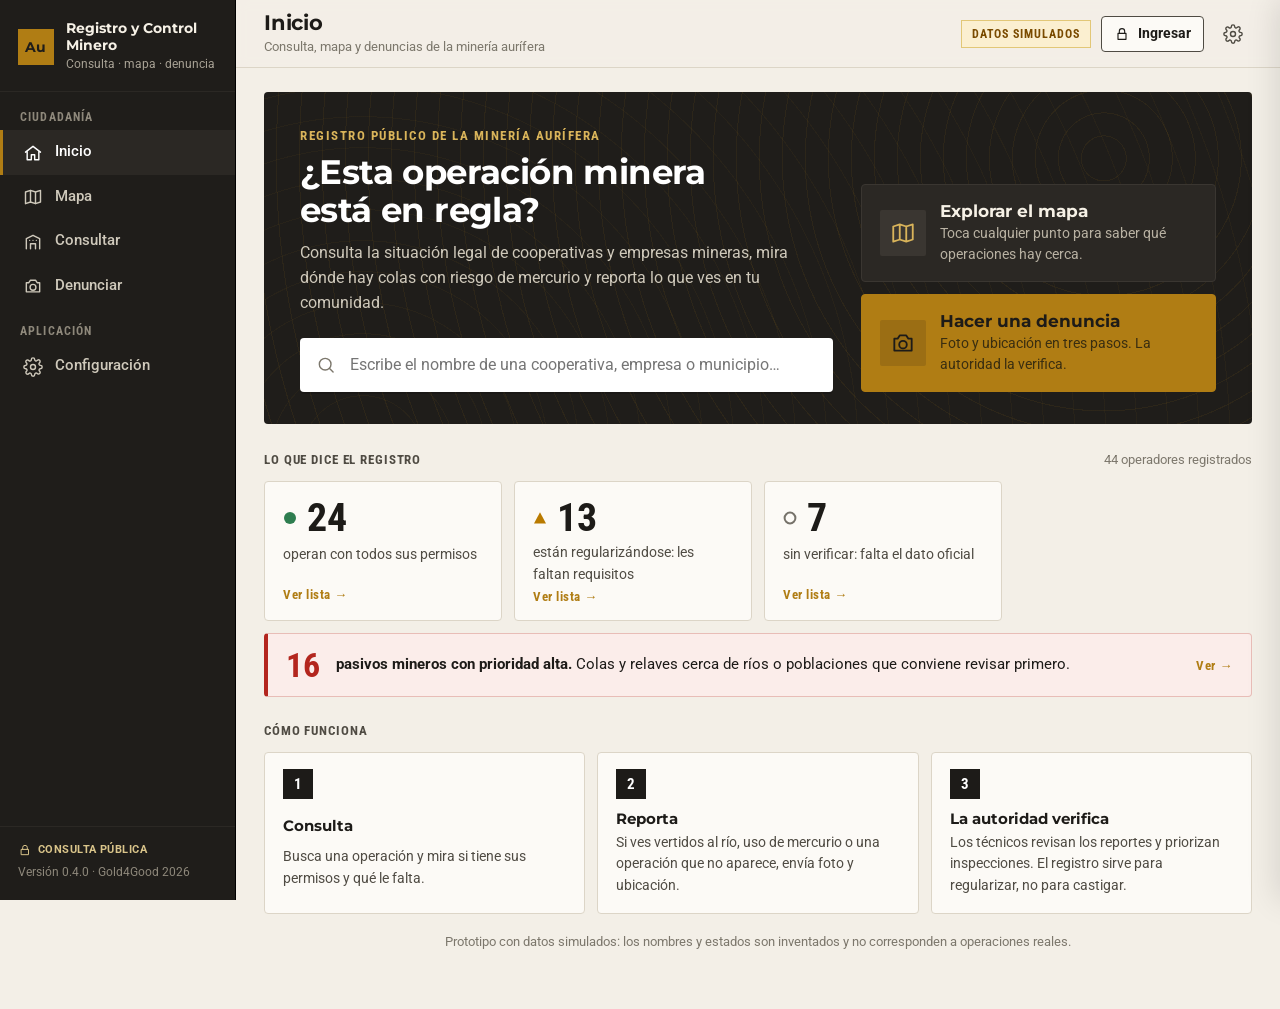
==== index.html @ 3aadcc27 "Add files via upload" ====
<!doctype html>
<html lang="es">
<head>
  <meta charset="utf-8">
  <meta name="viewport" content="width=device-width, initial-scale=1">
  <meta name="theme-color" content="#1F1D1A">
  <meta name="description" content="Consulta la situación legal de operaciones mineras, mira el mapa de colas con mercurio y denuncia con foto y ubicación.">
  <link rel="manifest" href="manifest.webmanifest">
  <link rel="icon" type="image/png" href="icons/favicon-32.png">
  <link rel="apple-touch-icon" href="icons/apple-touch-icon.png">
  <meta name="apple-mobile-web-app-capable" content="yes">
  <meta name="mobile-web-app-capable" content="yes">
  <meta name="apple-mobile-web-app-title" content="Control Minero">
  <meta name="apple-mobile-web-app-status-bar-style" content="black">
  <title>Registro y Control Minero · Prototipo</title>
  <link rel="stylesheet" href="css/fonts.css">
  <link rel="stylesheet" href="js/vendor/leaflet/leaflet.css">
  <link rel="stylesheet" href="css/base.css">
  <link rel="stylesheet" href="css/components.css">
  <link rel="stylesheet" href="css/public.css">
  <link rel="stylesheet" href="css/acceso.css">
</head>
<body>
  <a class="skip" href="#contenido">Saltar al contenido</a>
  <div id="app" class="app"></div>
  <noscript><p style="padding:24px">Esta aplicación necesita JavaScript.</p></noscript>

  <!-- Librerías (incluidas en el repositorio: funciona sin conexión) -->
  <script src="js/vendor/leaflet/leaflet.js"></script>
  <script src="js/vendor/xlsx.mini.min.js"></script>

  <!-- Configuración y núcleo (el orden importa) -->
  <script src="js/config/config.js"></script>
  <script src="js/core/util.js"></script>
  <script src="js/core/scoring.js"></script>
  <script src="js/core/importer.js"></script>
  <script src="js/core/api.js"></script>
  <script src="js/core/auth.js"></script>
  <script src="js/data/seed.js"></script>
  <script src="js/data/rios.js"></script>
  <script src="js/data/hidro-zona.js"></script>
  <script src="js/core/store.js"></script>
  <script src="js/core/ui.js"></script>
  <script src="js/core/charts.js"></script>
  <script src="js/core/basemap.js"></script>
  <script src="js/core/hidro.js"></script>
  <script src="js/core/pwa.js"></script>
  <script src="js/core/app.js"></script>

  <!-- Módulos: cada archivo registra una sección. Para quitar una, borre su línea. -->
  <script src="js/modules/detalle.js"></script>
  <script src="js/modules/inicio.js"></script>
  <script src="js/modules/resumen.js"></script>
  <script src="js/modules/mapa.js"></script>
  <script src="js/modules/operadores.js"></script>
  <script src="js/modules/pasivos.js"></script>
  <script src="js/modules/denuncias.js"></script>
  <script src="js/modules/datos.js"></script>
  <script src="js/modules/registro.js"></script>
  <script src="js/modules/buzon.js"></script>
  <script src="js/modules/configuracion.js"></script>
  <script src="js/modules/ingresar.js"></script>
</body>
</html>
---- css/fonts.css ----
/* Tipografías del INE Bolivia (ine.gob.bo usa Montserrat, Roboto y Roboto Condensed).
   Descargadas de Google Fonts (licencias SIL OFL / Apache 2.0) e incluidas para uso sin conexión.
   Solo subconjuntos latin y latin-ext (español y lenguas originarias con alfabeto latino). */
@font-face {
  font-family: 'Montserrat';
  font-style: normal;
  font-weight: 500;
  font-display: swap;
  src: url(fonts/Montserrat-latin-ext-0.woff2) format('woff2');
  unicode-range: U+0100-02BA, U+02BD-02C5, U+02C7-02CC, U+02CE-02D7, U+02DD-02FF, U+0304, U+0308, U+0329, U+1D00-1DBF, U+1E00-1E9F, U+1EF2-1EFF, U+2020, U+20A0-20AB, U+20AD-20C4, U+2113, U+2C60-2C7F, U+A720-A7FF;
}
@font-face {
  font-family: 'Montserrat';
  font-style: normal;
  font-weight: 500;
  font-display: swap;
  src: url(fonts/Montserrat-latin-1.woff2) format('woff2');
  unicode-range: U+0000-00FF, U+0131, U+0152-0153, U+02BB-02BC, U+02C6, U+02DA, U+02DC, U+0304, U+0308, U+0329, U+2000-206F, U+20AC, U+2122, U+2191, U+2193, U+2212, U+2215, U+FEFF, U+FFFD;
}
@font-face {
  font-family: 'Montserrat';
  font-style: normal;
  font-weight: 600;
  font-display: swap;
  src: url(fonts/Montserrat-latin-ext-0.woff2) format('woff2');
  unicode-range: U+0100-02BA, U+02BD-02C5, U+02C7-02CC, U+02CE-02D7, U+02DD-02FF, U+0304, U+0308, U+0329, U+1D00-1DBF, U+1E00-1E9F, U+1EF2-1EFF, U+2020, U+20A0-20AB, U+20AD-20C4, U+2113, U+2C60-2C7F, U+A720-A7FF;
}
@font-face {
  font-family: 'Montserrat';
  font-style: normal;
  font-weight: 600;
  font-display: swap;
  src: url(fonts/Montserrat-latin-1.woff2) format('woff2');
  unicode-range: U+0000-00FF, U+0131, U+0152-0153, U+02BB-02BC, U+02C6, U+02DA, U+02DC, U+0304, U+0308, U+0329, U+2000-206F, U+20AC, U+2122, U+2191, U+2193, U+2212, U+2215, U+FEFF, U+FFFD;
}
@font-face {
  font-family: 'Montserrat';
  font-style: normal;
  font-weight: 700;
  font-display: swap;
  src: url(fonts/Montserrat-latin-ext-0.woff2) format('woff2');
  unicode-range: U+0100-02BA, U+02BD-02C5, U+02C7-02CC, U+02CE-02D7, U+02DD-02FF, U+0304, U+0308, U+0329, U+1D00-1DBF, U+1E00-1E9F, U+1EF2-1EFF, U+2020, U+20A0-20AB, U+20AD-20C4, U+2113, U+2C60-2C7F, U+A720-A7FF;
}
@font-face {
  font-family: 'Montserrat';
  font-style: normal;
  font-weight: 700;
  font-display: swap;
  src: url(fonts/Montserrat-latin-1.woff2) format('woff2');
  unicode-range: U+0000-00FF, U+0131, U+0152-0153, U+02BB-02BC, U+02C6, U+02DA, U+02DC, U+0304, U+0308, U+0329, U+2000-206F, U+20AC, U+2122, U+2191, U+2193, U+2212, U+2215, U+FEFF, U+FFFD;
}
@font-face {
  font-family: 'Roboto';
  font-style: normal;
  font-weight: 400;
  font-stretch: 100%;
  font-display: swap;
  src: url(fonts/Roboto-latin-ext-2.woff2) format('woff2');
  unicode-range: U+0100-02BA, U+02BD-02C5, U+02C7-02CC, U+02CE-02D7, U+02DD-02FF, U+0304, U+0308, U+0329, U+1D00-1DBF, U+1E00-1E9F, U+1EF2-1EFF, U+2020, U+20A0-20AB, U+20AD-20C4, U+2113, U+2C60-2C7F, U+A720-A7FF;
}
@font-face {
  font-family: 'Roboto';
  font-style: normal;
  font-weight: 400;
  font-stretch: 100%;
  font-display: swap;
  src: url(fonts/Roboto-latin-3.woff2) format('woff2');
  unicode-range: U+0000-00FF, U+0131, U+0152-0153, U+02BB-02BC, U+02C6, U+02DA, U+02DC, U+0304, U+0308, U+0329, U+2000-206F, U+20AC, U+2122, U+2191, U+2193, U+2212, U+2215, U+FEFF, U+FFFD;
}
@font-face {
  font-family: 'Roboto';
  font-style: normal;
  font-weight: 500;
  font-stretch: 100%;
  font-display: swap;
  src: url(fonts/Roboto-latin-ext-2.woff2) format('woff2');
  unicode-range: U+0100-02BA, U+02BD-02C5, U+02C7-02CC, U+02CE-02D7, U+02DD-02FF, U+0304, U+0308, U+0329, U+1D00-1DBF, U+1E00-1E9F, U+1EF2-1EFF, U+2020, U+20A0-20AB, U+20AD-20C4, U+2113, U+2C60-2C7F, U+A720-A7FF;
}
@font-face {
  font-family: 'Roboto';
  font-style: normal;
  font-weight: 500;
  font-stretch: 100%;
  font-display: swap;
  src: url(fonts/Roboto-latin-3.woff2) format('woff2');
  unicode-range: U+0000-00FF, U+0131, U+0152-0153, U+02BB-02BC, U+02C6, U+02DA, U+02DC, U+0304, U+0308, U+0329, U+2000-206F, U+20AC, U+2122, U+2191, U+2193, U+2212, U+2215, U+FEFF, U+FFFD;
}
@font-face {
  font-family: 'Roboto';
  font-style: normal;
  font-weight: 700;
  font-stretch: 100%;
  font-display: swap;
  src: url(fonts/Roboto-latin-ext-2.woff2) format('woff2');
  unicode-range: U+0100-02BA, U+02BD-02C5, U+02C7-02CC, U+02CE-02D7, U+02DD-02FF, U+0304, U+0308, U+0329, U+1D00-1DBF, U+1E00-1E9F, U+1EF2-1EFF, U+2020, U+20A0-20AB, U+20AD-20C4, U+2113, U+2C60-2C7F, U+A720-A7FF;
}
@font-face {
  font-family: 'Roboto';
  font-style: normal;
  font-weight: 700;
  font-stretch: 100%;
  font-display: swap;
  src: url(fonts/Roboto-latin-3.woff2) format('woff2');
  unicode-range: U+0000-00FF, U+0131, U+0152-0153, U+02BB-02BC, U+02C6, U+02DA, U+02DC, U+0304, U+0308, U+0329, U+2000-206F, U+20AC, U+2122, U+2191, U+2193, U+2212, U+2215, U+FEFF, U+FFFD;
}
@font-face {
  font-family: 'Roboto Condensed';
  font-style: normal;
  font-weight: 400;
  font-display: swap;
  src: url(fonts/RobotoCondensed-latin-ext-4.woff2) format('woff2');
  unicode-range: U+0100-02BA, U+02BD-02C5, U+02C7-02CC, U+02CE-02D7, U+02DD-02FF, U+0304, U+0308, U+0329, U+1D00-1DBF, U+1E00-1E9F, U+1EF2-1EFF, U+2020, U+20A0-20AB, U+20AD-20C4, U+2113, U+2C60-2C7F, U+A720-A7FF;
}
@font-face {
  font-family: 'Roboto Condensed';
  font-style: normal;
  font-weight: 400;
  font-display: swap;
  src: url(fonts/RobotoCondensed-latin-5.woff2) format('woff2');
  unicode-range: U+0000-00FF, U+0131, U+0152-0153, U+02BB-02BC, U+02C6, U+02DA, U+02DC, U+0304, U+0308, U+0329, U+2000-206F, U+20AC, U+2122, U+2191, U+2193, U+2212, U+2215, U+FEFF, U+FFFD;
}
@font-face {
  font-family: 'Roboto Condensed';
  font-style: normal;
  font-weight: 600;
  font-display: swap;
  src: url(fonts/RobotoCondensed-latin-ext-4.woff2) format('woff2');
  unicode-range: U+0100-02BA, U+02BD-02C5, U+02C7-02CC, U+02CE-02D7, U+02DD-02FF, U+0304, U+0308, U+0329, U+1D00-1DBF, U+1E00-1E9F, U+1EF2-1EFF, U+2020, U+20A0-20AB, U+20AD-20C4, U+2113, U+2C60-2C7F, U+A720-A7FF;
}
@font-face {
  font-family: 'Roboto Condensed';
  font-style: normal;
  font-weight: 600;
  font-display: swap;
  src: url(fonts/RobotoCondensed-latin-5.woff2) format('woff2');
  unicode-range: U+0000-00FF, U+0131, U+0152-0153, U+02BB-02BC, U+02C6, U+02DA, U+02DC, U+0304, U+0308, U+0329, U+2000-206F, U+20AC, U+2122, U+2191, U+2193, U+2212, U+2215, U+FEFF, U+FFFD;
}
@font-face {
  font-family: 'Roboto Condensed';
  font-style: normal;
  font-weight: 700;
  font-display: swap;
  src: url(fonts/RobotoCondensed-latin-ext-4.woff2) format('woff2');
  unicode-range: U+0100-02BA, U+02BD-02C5, U+02C7-02CC, U+02CE-02D7, U+02DD-02FF, U+0304, U+0308, U+0329, U+1D00-1DBF, U+1E00-1E9F, U+1EF2-1EFF, U+2020, U+20A0-20AB, U+20AD-20C4, U+2113, U+2C60-2C7F, U+A720-A7FF;
}
@font-face {
  font-family: 'Roboto Condensed';
  font-style: normal;
  font-weight: 700;
  font-display: swap;
  src: url(fonts/RobotoCondensed-latin-5.woff2) format('woff2');
  unicode-range: U+0000-00FF, U+0131, U+0152-0153, U+02BB-02BC, U+02C6, U+02DA, U+02DC, U+0304, U+0308, U+0329, U+2000-206F, U+20AC, U+2122, U+2191, U+2193, U+2212, U+2215, U+FEFF, U+FFFD;
}
---- js/vendor/leaflet/leaflet.css ----
/* required styles */

.leaflet-pane,
.leaflet-tile,
.leaflet-marker-icon,
.leaflet-marker-shadow,
.leaflet-tile-container,
.leaflet-pane > svg,
.leaflet-pane > canvas,
.leaflet-zoom-box,
.leaflet-image-layer,
.leaflet-layer {
	position: absolute;
	left: 0;
	top: 0;
	}
.leaflet-container {
	overflow: hidden;
	}
.leaflet-tile,
.leaflet-marker-icon,
.leaflet-marker-shadow {
	-webkit-user-select: none;
	   -moz-user-select: none;
	        user-select: none;
	  -webkit-user-drag: none;
	}
/* Prevents IE11 from highlighting tiles in blue */
.leaflet-tile::selection {
	background: transparent;
}
/* Safari renders non-retina tile on retina better with this, but Chrome is worse */
.leaflet-safari .leaflet-tile {
	image-rendering: -webkit-optimize-contrast;
	}
/* hack that prevents hw layers "stretching" when loading new tiles */
.leaflet-safari .leaflet-tile-container {
	width: 1600px;
	height: 1600px;
	-webkit-transform-origin: 0 0;
	}
.leaflet-marker-icon,
.leaflet-marker-shadow {
	display: block;
	}
/* .leaflet-container svg: reset svg max-width decleration shipped in Joomla! (joomla.org) 3.x */
/* .leaflet-container img: map is broken in FF if you have max-width: 100% on tiles */
.leaflet-container .leaflet-overlay-pane svg {
	max-width: none !important;
	max-height: none !important;
	}
.leaflet-container .leaflet-marker-pane img,
.leaflet-container .leaflet-shadow-pane img,
.leaflet-container .leaflet-tile-pane img,
.leaflet-container img.leaflet-image-layer,
.leaflet-container .leaflet-tile {
	max-width: none !important;
	max-height: none !important;
	width: auto;
	padding: 0;
	}

.leaflet-container img.leaflet-tile {
	/* See: https://bugs.chromium.org/p/chromium/issues/detail?id=600120 */
	mix-blend-mode: plus-lighter;
}

.leaflet-container.leaflet-touch-zoom {
	-ms-touch-action: pan-x pan-y;
	touch-action: pan-x pan-y;
	}
.leaflet-container.leaflet-touch-drag {
	-ms-touch-action: pinch-zoom;
	/* Fallback for FF which doesn't support pinch-zoom */
	touch-action: none;
	touch-action: pinch-zoom;
}
.leaflet-container.leaflet-touch-drag.leaflet-touch-zoom {
	-ms-touch-action: none;
	touch-action: none;
}
.leaflet-container {
	-webkit-tap-highlight-color: transparent;
}
.leaflet-container a {
	-webkit-tap-highlight-color: rgba(51, 181, 229, 0.4);
}
.leaflet-tile {
	filter: inherit;
	visibility: hidden;
	}
.leaflet-tile-loaded {
	visibility: inherit;
	}
.leaflet-zoom-box {
	width: 0;
	height: 0;
	-moz-box-sizing: border-box;
	     box-sizing: border-box;
	z-index: 800;
	}
/* workaround for https://bugzilla.mozilla.org/show_bug.cgi?id=888319 */
.leaflet-overlay-pane svg {
	-moz-user-select: none;
	}

.leaflet-pane         { z-index: 400; }

.leaflet-tile-pane    { z-index: 200; }
.leaflet-overlay-pane { z-index: 400; }
.leaflet-shadow-pane  { z-index: 500; }
.leaflet-marker-pane  { z-index: 600; }
.leaflet-tooltip-pane   { z-index: 650; }
.leaflet-popup-pane   { z-index: 700; }

.leaflet-map-pane canvas { z-index: 100; }
.leaflet-map-pane svg    { z-index: 200; }

.leaflet-vml-shape {
	width: 1px;
	height: 1px;
	}
.lvml {
	behavior: url(#default#VML);
	display: inline-block;
	position: absolute;
	}


/* control positioning */

.leaflet-control {
	position: relative;
	z-index: 800;
	pointer-events: visiblePainted; /* IE 9-10 doesn't have auto */
	pointer-events: auto;
	}
.leaflet-top,
.leaflet-bottom {
	position: absolute;
	z-index: 1000;
	pointer-events: none;
	}
.leaflet-top {
	top: 0;
	}
.leaflet-right {
	right: 0;
	}
.leaflet-bottom {
	bottom: 0;
	}
.leaflet-left {
	left: 0;
	}
.leaflet-control {
	float: left;
	clear: both;
	}
.leaflet-right .leaflet-control {
	float: right;
	}
.leaflet-top .leaflet-control {
	margin-top: 10px;
	}
.leaflet-bottom .leaflet-control {
	margin-bottom: 10px;
	}
.leaflet-left .leaflet-control {
	margin-left: 10px;
	}
.leaflet-right .leaflet-control {
	margin-right: 10px;
	}


/* zoom and fade animations */

.leaflet-fade-anim .leaflet-popup {
	opacity: 0;
	-webkit-transition: opacity 0.2s linear;
	   -moz-transition: opacity 0.2s linear;
	        transition: opacity 0.2s linear;
	}
.leaflet-fade-anim .leaflet-map-pane .leaflet-popup {
	opacity: 1;
	}
.leaflet-zoom-animated {
	-webkit-transform-origin: 0 0;
	    -ms-transform-origin: 0 0;
	        transform-origin: 0 0;
	}
svg.leaflet-zoom-animated {
	will-change: transform;
}

.leaflet-zoom-anim .leaflet-zoom-animated {
	-webkit-transition: -webkit-transform 0.25s cubic-bezier(0,0,0.25,1);
	   -moz-transition:    -moz-transform 0.25s cubic-bezier(0,0,0.25,1);
	        transition:         transform 0.25s cubic-bezier(0,0,0.25,1);
	}
.leaflet-zoom-anim .leaflet-tile,
.leaflet-pan-anim .leaflet-tile {
	-webkit-transition: none;
	   -moz-transition: none;
	        transition: none;
	}

.leaflet-zoom-anim .leaflet-zoom-hide {
	visibility: hidden;
	}


/* cursors */

.leaflet-interactive {
	cursor: pointer;
	}
.leaflet-grab {
	cursor: -webkit-grab;
	cursor:    -moz-grab;
	cursor:         grab;
	}
.leaflet-crosshair,
.leaflet-crosshair .leaflet-interactive {
	cursor: crosshair;
	}
.leaflet-popup-pane,
.leaflet-control {
	cursor: auto;
	}
.leaflet-dragging .leaflet-grab,
.leaflet-dragging .leaflet-grab .leaflet-interactive,
.leaflet-dragging .leaflet-marker-draggable {
	cursor: move;
	cursor: -webkit-grabbing;
	cursor:    -moz-grabbing;
	cursor:         grabbing;
	}

/* marker & overlays interactivity */
.leaflet-marker-icon,
.leaflet-marker-shadow,
.leaflet-image-layer,
.leaflet-pane > svg path,
.leaflet-tile-container {
	pointer-events: none;
	}

.leaflet-marker-icon.leaflet-interactive,
.leaflet-image-layer.leaflet-interactive,
.leaflet-pane > svg path.leaflet-interactive,
svg.leaflet-image-layer.leaflet-interactive path {
	pointer-events: visiblePainted; /* IE 9-10 doesn't have auto */
	pointer-events: auto;
	}

/* visual tweaks */

.leaflet-container {
	background: #ddd;
	outline-offset: 1px;
	}
.leaflet-container a {
	color: #0078A8;
	}
.leaflet-zoom-box {
	border: 2px dotted #38f;
	background: rgba(255,255,255,0.5);
	}


/* general typography */
.leaflet-container {
	font-family: "Helvetica Neue", Arial, Helvetica, sans-serif;
	font-size: 12px;
	font-size: 0.75rem;
	line-height: 1.5;
	}


/* general toolbar styles */

.leaflet-bar {
	box-shadow: 0 1px 5px rgba(0,0,0,0.65);
	border-radius: 4px;
	}
.leaflet-bar a {
	background-color: #fff;
	border-bottom: 1px solid #ccc;
	width: 26px;
	height: 26px;
	line-height: 26px;
	display: block;
	text-align: center;
	text-decoration: none;
	color: black;
	}
.leaflet-bar a,
.leaflet-control-layers-toggle {
	background-position: 50% 50%;
	background-repeat: no-repeat;
	display: block;
	}
.leaflet-bar a:hover,
.leaflet-bar a:focus {
	background-color: #f4f4f4;
	}
.leaflet-bar a:first-child {
	border-top-left-radius: 4px;
	border-top-right-radius: 4px;
	}
.leaflet-bar a:last-child {
	border-bottom-left-radius: 4px;
	border-bottom-right-radius: 4px;
	border-bottom: none;
	}
.leaflet-bar a.leaflet-disabled {
	cursor: default;
	background-color: #f4f4f4;
	color: #bbb;
	}

.leaflet-touch .leaflet-bar a {
	width: 30px;
	height: 30px;
	line-height: 30px;
	}
.leaflet-touch .leaflet-bar a:first-child {
	border-top-left-radius: 2px;
	border-top-right-radius: 2px;
	}
.leaflet-touch .leaflet-bar a:last-child {
	border-bottom-left-radius: 2px;
	border-bottom-right-radius: 2px;
	}

/* zoom control */

.leaflet-control-zoom-in,
.leaflet-control-zoom-out {
	font: bold 18px 'Lucida Console', Monaco, monospace;
	text-indent: 1px;
	}

.leaflet-touch .leaflet-control-zoom-in, .leaflet-touch .leaflet-control-zoom-out  {
	font-size: 22px;
	}


/* layers control */

.leaflet-control-layers {
	box-shadow: 0 1px 5px rgba(0,0,0,0.4);
	background: #fff;
	border-radius: 5px;
	}
.leaflet-control-layers-toggle {
	background-image: url(images/layers.png);
	width: 36px;
	height: 36px;
	}
.leaflet-retina .leaflet-control-layers-toggle {
	background-image: url(images/layers-2x.png);
	background-size: 26px 26px;
	}
.leaflet-touch .leaflet-control-layers-toggle {
	width: 44px;
	height: 44px;
	}
.leaflet-control-layers .leaflet-control-layers-list,
.leaflet-control-layers-expanded .leaflet-control-layers-toggle {
	display: none;
	}
.leaflet-control-layers-expanded .leaflet-control-layers-list {
	display: block;
	position: relative;
	}
.leaflet-control-layers-expanded {
	padding: 6px 10px 6px 6px;
	color: #333;
	background: #fff;
	}
.leaflet-control-layers-scrollbar {
	overflow-y: scroll;
	overflow-x: hidden;
	padding-right: 5px;
	}
.leaflet-control-layers-selector {
	margin-top: 2px;
	position: relative;
	top: 1px;
	}
.leaflet-control-layers label {
	display: block;
	font-size: 13px;
	font-size: 1.08333em;
	}
.leaflet-control-layers-separator {
	height: 0;
	border-top: 1px solid #ddd;
	margin: 5px -10px 5px -6px;
	}

/* Default icon URLs */
.leaflet-default-icon-path { /* used only in path-guessing heuristic, see L.Icon.Default */
	background-image: url(images/marker-icon.png);
	}


/* attribution and scale controls */

.leaflet-container .leaflet-control-attribution {
	background: #fff;
	background: rgba(255, 255, 255, 0.8);
	margin: 0;
	}
.leaflet-control-attribution,
.leaflet-control-scale-line {
	padding: 0 5px;
	color: #333;
	line-height: 1.4;
	}
.leaflet-control-attribution a {
	text-decoration: none;
	}
.leaflet-control-attribution a:hover,
.leaflet-control-attribution a:focus {
	text-decoration: underline;
	}
.leaflet-attribution-flag {
	display: inline !important;
	vertical-align: baseline !important;
	width: 1em;
	height: 0.6669em;
	}
.leaflet-left .leaflet-control-scale {
	margin-left: 5px;
	}
.leaflet-bottom .leaflet-control-scale {
	margin-bottom: 5px;
	}
.leaflet-control-scale-line {
	border: 2px solid #777;
	border-top: none;
	line-height: 1.1;
	padding: 2px 5px 1px;
	white-space: nowrap;
	-moz-box-sizing: border-box;
	     box-sizing: border-box;
	background: rgba(255, 255, 255, 0.8);
	text-shadow: 1px 1px #fff;
	}
.leaflet-control-scale-line:not(:first-child) {
	border-top: 2px solid #777;
	border-bottom: none;
	margin-top: -2px;
	}
.leaflet-control-scale-line:not(:first-child):not(:last-child) {
	border-bottom: 2px solid #777;
	}

.leaflet-touch .leaflet-control-attribution,
.leaflet-touch .leaflet-control-layers,
.leaflet-touch .leaflet-bar {
	box-shadow: none;
	}
.leaflet-touch .leaflet-control-layers,
.leaflet-touch .leaflet-bar {
	border: 2px solid rgba(0,0,0,0.2);
	background-clip: padding-box;
	}


/* popup */

.leaflet-popup {
	position: absolute;
	text-align: center;
	margin-bottom: 20px;
	}
.leaflet-popup-content-wrapper {
	padding: 1px;
	text-align: left;
	border-radius: 12px;
	}
.leaflet-popup-content {
	margin: 13px 24px 13px 20px;
	line-height: 1.3;
	font-size: 13px;
	font-size: 1.08333em;
	min-height: 1px;
	}
.leaflet-popup-content p {
	margin: 17px 0;
	margin: 1.3em 0;
	}
.leaflet-popup-tip-container {
	width: 40px;
	height: 20px;
	position: absolute;
	left: 50%;
	margin-top: -1px;
	margin-left: -20px;
	overflow: hidden;
	pointer-events: none;
	}
.leaflet-popup-tip {
	width: 17px;
	height: 17px;
	padding: 1px;

	margin: -10px auto 0;
	pointer-events: auto;

	-webkit-transform: rotate(45deg);
	   -moz-transform: rotate(45deg);
	    -ms-transform: rotate(45deg);
	        transform: rotate(45deg);
	}
.leaflet-popup-content-wrapper,
.leaflet-popup-tip {
	background: white;
	color: #333;
	box-shadow: 0 3px 14px rgba(0,0,0,0.4);
	}
.leaflet-container a.leaflet-popup-close-button {
	position: absolute;
	top: 0;
	right: 0;
	border: none;
	text-align: center;
	width: 24px;
	height: 24px;
	font: 16px/24px Tahoma, Verdana, sans-serif;
	color: #757575;
	text-decoration: none;
	background: transparent;
	}
.leaflet-container a.leaflet-popup-close-button:hover,
.leaflet-container a.leaflet-popup-close-button:focus {
	color: #585858;
	}
.leaflet-popup-scrolled {
	overflow: auto;
	}

.leaflet-oldie .leaflet-popup-content-wrapper {
	-ms-zoom: 1;
	}
.leaflet-oldie .leaflet-popup-tip {
	width: 24px;
	margin: 0 auto;

	-ms-filter: "progid:DXImageTransform.Microsoft.Matrix(M11=0.70710678, M12=0.70710678, M21=-0.70710678, M22=0.70710678)";
	filter: progid:DXImageTransform.Microsoft.Matrix(M11=0.70710678, M12=0.70710678, M21=-0.70710678, M22=0.70710678);
	}

.leaflet-oldie .leaflet-control-zoom,
.leaflet-oldie .leaflet-control-layers,
.leaflet-oldie .leaflet-popup-content-wrapper,
.leaflet-oldie .leaflet-popup-tip {
	border: 1px solid #999;
	}


/* div icon */

.leaflet-div-icon {
	background: #fff;
	border: 1px solid #666;
	}


/* Tooltip */
/* Base styles for the element that has a tooltip */
.leaflet-tooltip {
	position: absolute;
	padding: 6px;
	background-color: #fff;
	border: 1px solid #fff;
	border-radius: 3px;
	color: #222;
	white-space: nowrap;
	-webkit-user-select: none;
	-moz-user-select: none;
	-ms-user-select: none;
	user-select: none;
	pointer-events: none;
	box-shadow: 0 1px 3px rgba(0,0,0,0.4);
	}
.leaflet-tooltip.leaflet-interactive {
	cursor: pointer;
	pointer-events: auto;
	}
.leaflet-tooltip-top:before,
.leaflet-tooltip-bottom:before,
.leaflet-tooltip-left:before,
.leaflet-tooltip-right:before {
	position: absolute;
	pointer-events: none;
	border: 6px solid transparent;
	background: transparent;
	content: "";
	}

/* Directions */

.leaflet-tooltip-bottom {
	margin-top: 6px;
}
.leaflet-tooltip-top {
	margin-top: -6px;
}
.leaflet-tooltip-bottom:before,
.leaflet-tooltip-top:before {
	left: 50%;
	margin-left: -6px;
	}
.leaflet-tooltip-top:before {
	bottom: 0;
	margin-bottom: -12px;
	border-top-color: #fff;
	}
.leaflet-tooltip-bottom:before {
	top: 0;
	margin-top: -12px;
	margin-left: -6px;
	border-bottom-color: #fff;
	}
.leaflet-tooltip-left {
	margin-left: -6px;
}
.leaflet-tooltip-right {
	margin-left: 6px;
}
.leaflet-tooltip-left:before,
.leaflet-tooltip-right:before {
	top: 50%;
	margin-top: -6px;
	}
.leaflet-tooltip-left:before {
	right: 0;
	margin-right: -12px;
	border-left-color: #fff;
	}
.leaflet-tooltip-right:before {
	left: 0;
	margin-left: -12px;
	border-right-color: #fff;
	}

/* Printing */

@media print {
	/* Prevent printers from removing background-images of controls. */
	.leaflet-control {
		-webkit-print-color-adjust: exact;
		print-color-adjust: exact;
		}
	}
---- css/base.css ----
/* ==========================================================================
   Base: variables de diseño, reinicio, tipografía y estructura general.
   Estética: documento cartográfico institucional (papel cálido, tinta,
   un acento dorado). Sin fuentes externas: funciona sin conexión.
   ========================================================================== */
:root {
  --paper: #F3EFE7;
  --surface: #FCFAF6;
  --ink: #1D1B18;
  --ink-2: #4F4B43;
  --ink-3: #7C776C;
  --line: #DCD5C7;
  --line-2: #EBE5D9;
  --gold: #B07D14;
  --gold-soft: #F3E7C6;
  --blue: #1F4E9C;
  --blue-soft: #E3EAF6;
  --ok: #2E7D4F;
  --mid: #B97A00;
  --bad: #B3261E;
  --unk: #76726A;
  --nav: #1F1D1A;
  --nav-2: #2B2824;
  --risk: #B3261E;
  --value: #8A6410;

  /* Tipografías del INE Bolivia: Montserrat (títulos), Roboto (texto), Roboto Condensed (cifras y rótulos). */
  --f-serif: "Montserrat", "Segoe UI", system-ui, sans-serif;
  --f-sans: "Roboto", "Segoe UI", system-ui, -apple-system, Arial, sans-serif;
  --f-cond: "Roboto Condensed", "Arial Narrow", "Roboto", sans-serif;
  --f-mono: ui-monospace, "Cascadia Mono", Consolas, "SF Mono", Menlo, monospace;

  --side-w: 236px;
  --topbar-h: 68px;
  --radius: 4px;
  color-scheme: light;
}

*, *::before, *::after { box-sizing: border-box; }
html { -webkit-text-size-adjust: 100%; }
body {
  margin: 0; background: var(--paper); color: var(--ink);
  font: 400 14.5px/1.55 var(--f-sans); -webkit-font-smoothing: antialiased;
}
h1, h2, h3, h4 { margin: 0; font-weight: 600; }
h1 { font: 700 21px/1.2 var(--f-serif); letter-spacing: -.2px; }
h2 { font: 700 19px/1.25 var(--f-serif); letter-spacing: -.2px; }
h3 { font: 700 12.5px/1.3 var(--f-cond); letter-spacing: .07em; text-transform: uppercase; color: var(--ink-2); }
h4 { font: 700 12.5px/1.3 var(--f-cond); letter-spacing: .07em; text-transform: uppercase; color: var(--ink-2); margin: 22px 0 8px; }
p { margin: 0 0 10px; }
a { color: var(--blue); }
button, input, select, textarea { font: inherit; color: inherit; }
button { cursor: pointer; }
:focus-visible { outline: 2px solid var(--blue); outline-offset: 2px; }
.mono { font-family: var(--f-mono); font-size: .92em; letter-spacing: -.1px; }
.muted { color: var(--ink-3); }
.small { font-size: 12.5px; }
.visually-hidden { position: absolute !important; width: 1px; height: 1px; overflow: hidden; clip: rect(0 0 0 0); white-space: nowrap; }
[hidden] { display: none !important; }
.skip { position: absolute; left: -999px; top: 8px; background: var(--ink); color: #fff; padding: 8px 12px; z-index: 9999; }
.skip:focus { left: 8px; }

/* ---- Estructura ---- */
.app { display: grid; grid-template-columns: var(--side-w) minmax(0, 1fr); min-height: 100vh; }
.side {
  position: sticky; top: 0; height: 100vh; display: flex; flex-direction: column;
  background: var(--nav); color: #E9E4D8; border-right: 1px solid #000;
}
.brand { display: flex; gap: 12px; align-items: center; padding: 20px 18px 18px; border-bottom: 1px solid var(--nav-2); }
.brand__mark {
  width: 36px; height: 36px; display: grid; place-items: center; flex: none;
  font: 700 14px var(--f-serif); color: #1F1D1A; background: var(--gold); letter-spacing: .2px;
}
.brand__name { font: 700 14px/1.2 var(--f-serif); color: #F6F1E6; }
.brand__tag { font-size: 11.5px; color: #A8A295; margin-top: 2px; }
.nav { display: flex; flex-direction: column; padding: 12px 0; flex: 1; }
.nav a {
  display: flex; align-items: center; gap: 12px; padding: 11px 20px; text-decoration: none;
  color: #CFC9BB; border-left: 3px solid transparent; font-weight: 500;
}
.nav a:hover { background: var(--nav-2); color: #fff; }
.nav a.is-active { color: #fff; background: var(--nav-2); border-left-color: var(--gold); }
.side__foot { padding: 14px 18px 18px; font-size: 11.5px; color: #8E887B; border-top: 1px solid var(--nav-2); display: grid; gap: 6px; }
.readonly { display: inline-flex; gap: 6px; align-items: center; color: #D9C48A; font-weight: 600; letter-spacing: .04em; text-transform: uppercase; font-size: 11px; }

.stage { min-width: 0; display: flex; flex-direction: column; }
.topbar {
  position: sticky; top: 0; z-index: 600; height: var(--topbar-h); display: flex; align-items: center; justify-content: space-between; gap: 16px;
  padding: 0 28px; background: rgba(243, 239, 231, .94); backdrop-filter: blur(6px); border-bottom: 1px solid var(--line);
}
.topbar__sub { margin: 2px 0 0; color: var(--ink-3); font-size: 13px; }
.origin { font: 700 12px/1 var(--f-cond); letter-spacing: .08em; padding: 7px 10px; border: 1px solid; white-space: nowrap; }
.origin--demo { color: #7A4B00; background: #FBEFD0; border-color: #E2C777; }
.origin--real { color: #1E5B3A; background: #E1F0E6; border-color: #A9D2B8; max-width: 260px; overflow: hidden; text-overflow: ellipsis; }

.main { padding: 24px 28px 48px; display: block; }
.main.is-full { padding: 0; }
.view > * + * { margin-top: 18px; }
.view--mapa { height: calc(100vh - var(--topbar-h)); margin: 0; }
.view--mapa > * + * { margin-top: 0; }

.grid { display: grid; gap: 18px; }
.grid--2 { grid-template-columns: repeat(2, minmax(0, 1fr)); }
.grid--scatter { grid-template-columns: minmax(0, 1.55fr) minmax(0, 1fr); }
.grid--den { grid-template-columns: minmax(0, 1fr) minmax(0, 1fr); align-items: start; }

.fatal { background: #FBE3E0; color: #7A1913; padding: 10px 16px; font: 600 13px var(--f-mono); border-bottom: 1px solid #E7B1AC; }

@media (max-width: 1100px) {
  .grid--2, .grid--scatter, .grid--den { grid-template-columns: minmax(0, 1fr); }
}
@media (max-width: 860px) {
  .app { grid-template-columns: minmax(0, 1fr); padding-bottom: 62px; }
  .side { position: fixed; z-index: 800; top: auto; bottom: 0; left: 0; right: 0; height: 62px; flex-direction: row; border-right: 0; border-top: 1px solid #000; }
  .brand, .side__foot { display: none; }
  .nav { flex-direction: row; padding: 0; width: 100%; }
  .nav a { flex: 1; flex-direction: column; justify-content: center; gap: 3px; padding: 6px 2px; font-size: 10.5px; border-left: 0; border-top: 3px solid transparent; }
  .nav a.is-active { border-top-color: var(--gold); }
  .topbar { padding: 0 16px; }
  .topbar__sub { display: none; }
  .main { padding: 16px 14px 36px; }
  .view--mapa { height: calc(100vh - var(--topbar-h) - 62px); }
}
@media print {
  .side, .topbar__sub, .toolbar, .btn, .drawer, .scrim, .skip { display: none !important; }
  .app { display: block; padding: 0; }
  .topbar { position: static; background: none; border-bottom: 2px solid #000; }
  body { background: #fff; }
}
---- css/components.css ----
/* ==========================================================================
   Componentes: tarjetas, tablas, chips, formularios, panel lateral, gráficos.
   ========================================================================== */

/* ---- Tarjeta ---- */
.card { background: var(--surface); border: 1px solid var(--line); border-radius: var(--radius); }
.card__head { display: flex; align-items: center; justify-content: space-between; gap: 12px; padding: 14px 18px 12px; border-bottom: 1px solid var(--line-2); }
.card__actions { display: flex; gap: 8px; flex-wrap: wrap; }
.card__body { padding: 16px 18px 18px; }
.card--flush .card__body { padding: 0; }
.empty { padding: 28px 18px; text-align: center; color: var(--ink-3); }

/* ---- KPI ---- */
.kpis { display: grid; grid-template-columns: repeat(5, minmax(0, 1fr)); gap: 0; border: 1px solid var(--line); background: var(--surface); border-radius: var(--radius); }
.kpi { padding: 16px 18px; border-left: 1px solid var(--line-2); position: relative; }
.kpi:first-child { border-left: 0; }
.kpi::before { content: ""; position: absolute; left: 0; top: 0; right: 0; height: 3px; background: var(--ink); opacity: 0; }
.kpi--ok::before { background: var(--ok); opacity: 1; } .kpi--mid::before { background: var(--mid); opacity: 1; }
.kpi--bad::before { background: var(--bad); opacity: 1; } .kpi--unk::before { background: var(--unk); opacity: 1; }
.kpi__label { font: 700 12px var(--f-cond); letter-spacing: .07em; text-transform: uppercase; color: var(--ink-3); }
.kpi__value { font: 700 38px/1.05 var(--f-cond); margin: 6px 0 2px; font-variant-numeric: tabular-nums; }
.kpi__sub { color: var(--ink-3); font-size: 12.5px; }
@media (max-width: 900px) { .kpis { grid-template-columns: repeat(2, minmax(0, 1fr)); } .kpi { border-top: 1px solid var(--line-2); } }

/* ---- Chips ---- */
.chip { display: inline-flex; align-items: center; gap: 6px; padding: 3px 9px; border: 1px solid var(--line); background: var(--surface); font-size: 12.5px; font-weight: 500; white-space: nowrap; border-radius: 2px; }
.chip .shape { flex: none; }
.chip--warn { background: #FBEFD0; border-color: #E2C777; color: #6A4300; font-weight: 600; }
.chip--ok { background: #E1F0E6; border-color: #A9D2B8; color: #1E5B3A; font-weight: 600; }
.chip--clase { font-weight: 600; font-size: 12px; white-space: normal; line-height: 1.25; }
.chip--clase.n1 { background: #FBE3E0; border-color: #E2A59E; color: #7A1913; }
.chip--clase.n2 { background: #FBEFD0; border-color: #E2C777; color: #6A4300; }
.chip--clase.n3 { background: var(--blue-soft); border-color: #A9BCDD; color: #173A74; }
.chip--clase.n4 { background: #ECE8DF; border-color: var(--line); color: var(--ink-2); }
.chip--den { font-weight: 600; font-size: 12px; }
.chip--den.d-nueva { background: var(--ink); color: #fff; border-color: var(--ink); }
.chip--den.d-en_revision { background: var(--blue-soft); border-color: #A9BCDD; color: #173A74; }
.chip--den.d-atendida { background: #E1F0E6; border-color: #A9D2B8; color: #1E5B3A; }
.chip--den.d-descartada { background: #ECE8DF; color: var(--ink-3); }

/* ---- Barras de medida ---- */
.meter { display: inline-block; width: 100%; min-width: 60px; height: 6px; background: var(--line-2); vertical-align: middle; border-radius: 1px; overflow: hidden; }
.meter__fill { display: block; height: 100%; background: var(--ink-2); }
.meter.risk .meter__fill { background: var(--risk); } .meter.value .meter__fill { background: var(--gold); }
.progress { display: flex; align-items: center; gap: 10px; } .progress .meter { flex: 1; } .progress span:last-child { font: 600 12.5px var(--f-sans); font-variant-numeric: tabular-nums; min-width: 38px; text-align: right; }
.progress--sm { min-width: 110px; }

/* ---- Botones y campos ---- */
.btn { display: inline-flex; align-items: center; gap: 8px; padding: 8px 14px; border: 1px solid var(--ink-2); background: var(--surface); color: var(--ink); border-radius: var(--radius); font-weight: 600; font-size: 13.5px; text-decoration: none; line-height: 1.2; }
.btn:hover { background: #EFE9DC; }
.btn--primary { background: var(--ink); color: #fff; border-color: var(--ink); } .btn--primary:hover { background: #38342E; }
.btn--danger { color: var(--bad); border-color: #D9A29D; } .btn--danger:hover { background: #FBE3E0; }
.btn:disabled { opacity: .5; cursor: not-allowed; }
.icon-btn { border: 0; background: none; padding: 6px; color: var(--ink-2); border-radius: var(--radius); } .icon-btn:hover { background: var(--line-2); }
.link { border: 0; background: none; padding: 0; color: var(--blue); text-decoration: underline; text-underline-offset: 2px; font-weight: 500; text-align: left; }
.input { width: 100%; padding: 8px 10px; border: 1px solid var(--line); background: #fff; border-radius: var(--radius); min-height: 36px; }
textarea.input { resize: vertical; }
.check { display: inline-flex; gap: 8px; align-items: center; font-size: 13.5px; }
.field { display: grid; gap: 5px; margin-bottom: 14px; } .field__label { font: 700 12.5px var(--f-cond); letter-spacing: .06em; text-transform: uppercase; color: var(--ink-2); } .field__hint { color: var(--ink-3); font-size: 12.5px; }
.form { display: block; } .form__actions { margin: 6px 0 14px; }
.row-gap { display: flex; flex-wrap: wrap; gap: 10px; align-items: center; margin: 8px 0; }
.toolbar { display: flex; flex-wrap: wrap; gap: 10px; align-items: center; }
.toolbar .input { width: auto; min-width: 170px; flex: 0 1 220px; } .toolbar__count { color: var(--ink-3); font-size: 13px; } .spacer { flex: 1; }

/* ---- Tabla ---- */
.tbl-wrap { overflow-x: auto; }
.tbl { width: 100%; border-collapse: collapse; }
.tbl th { text-align: left; padding: 11px 16px; font: 700 12px var(--f-cond); letter-spacing: .07em; text-transform: uppercase; color: var(--ink-3); border-bottom: 1px solid var(--line); background: #F7F3EA; white-space: nowrap; position: sticky; top: 0; }
.tbl th.sortable { cursor: pointer; user-select: none; } .tbl th.sortable:hover { color: var(--ink); } .tbl th.sorted { color: var(--ink); }
.tbl td { padding: 11px 16px; border-bottom: 1px solid var(--line-2); vertical-align: middle; }
.tbl .num { text-align: right; font-variant-numeric: tabular-nums; }
.tbl tr.clickable { cursor: pointer; } .tbl tr.clickable:hover td { background: #F6F1E5; } .tbl tr.clickable:focus-visible { outline-offset: -2px; }
.cell-main { font-weight: 600; } .cell-sub { color: var(--ink-3); font-size: 12.5px; }
.fresh { font-size: 12.5px; color: var(--ink-2); } .fresh.is-old { color: #8A5A00; } .fresh__flag { font-weight: 600; }
@media (max-width: 700px) {
  .tbl thead { display: none; } .tbl, .tbl tbody, .tbl tr, .tbl td { display: block; width: 100%; }
  .tbl tr { padding: 10px 14px; border-bottom: 1px solid var(--line); } .tbl td { border: 0; padding: 3px 0; text-align: left !important; }
  .tbl td::before { content: attr(data-label); display: block; font: 700 11.5px var(--f-cond); letter-spacing: .08em; text-transform: uppercase; color: var(--ink-3); }
}

/* ---- Panel lateral de detalle ---- */
.scrim { position: fixed; inset: 0; background: rgba(29, 27, 24, .35); opacity: 0; pointer-events: none; transition: opacity .18s; z-index: 900; }
.drawer { position: fixed; z-index: 950; top: 0; right: 0; bottom: 0; width: min(460px, 100%); background: var(--surface); border-left: 1px solid var(--ink-2); display: flex; flex-direction: column; transform: translateX(102%); transition: transform .2s ease; box-shadow: -12px 0 30px rgba(0,0,0,.12); }
body.drawer-open .drawer { transform: none; } body.drawer-open .scrim { opacity: 1; pointer-events: auto; }
.drawer__head { display: flex; justify-content: space-between; gap: 12px; padding: 18px 20px 14px; border-bottom: 1px solid var(--line); }
.kicker { font: 700 12px var(--f-cond); letter-spacing: .06em; text-transform: uppercase; color: var(--gold); margin-bottom: 4px; }
.drawer__sub { color: var(--ink-3); font-size: 13px; margin-top: 3px; }
.drawer__body { padding: 16px 20px 24px; overflow-y: auto; flex: 1; }
.drawer__body h4:first-child { margin-top: 0; }
.drawer__foot { padding: 12px 20px; border-top: 1px solid var(--line); display: flex; gap: 10px; background: #F7F3EA; }
.photo { width: 100%; max-height: 260px; object-fit: cover; border: 1px solid var(--line); margin-bottom: 14px; }

.dl { display: grid; grid-template-columns: 150px 1fr; gap: 8px 14px; margin: 0; }
.dl dt { color: var(--ink-3); font-size: 13px; } .dl dd { margin: 0; font-weight: 500; overflow-wrap: anywhere; }
.note { display: flex; gap: 8px; align-items: flex-start; font-size: 12.5px; color: var(--ink-2); background: #F3EDDD; border-left: 3px solid var(--gold); padding: 9px 12px; margin: 12px 0; }
.note--lock { background: #EEF0EA; border-left-color: var(--ok); } .note svg { flex: none; margin-top: 2px; }
.callout { background: #F3EDDD; border: 1px solid #E5D9B7; padding: 10px 12px; font-size: 13.5px; margin: 10px 0; }
.callout--warn { background: #FBEFD0; border-color: #E2C777; }
.lead { font-size: 15px; }

.checklist { list-style: none; margin: 0; padding: 0; border: 1px solid var(--line); }
.checklist li { display: flex; align-items: center; gap: 10px; padding: 8px 12px; border-bottom: 1px solid var(--line-2); } .checklist li:last-child { border-bottom: 0; }
.checklist__mark { width: 20px; height: 20px; display: grid; place-items: center; font-weight: 700; font-size: 12px; border: 1.5px solid; flex: none; }
.checklist .ok .checklist__mark { color: var(--ok); } .checklist .bad .checklist__mark { color: var(--bad); } .checklist .unk .checklist__mark { color: var(--unk); border-style: dashed; }
.checklist__label { flex: 1; } .checklist__state { font-size: 12px; font-weight: 600; color: var(--ink-3); }
.checklist .bad .checklist__state { color: var(--bad); }
.linklist { list-style: none; margin: 0; padding: 0; display: grid; gap: 7px; }
.scorepair { display: grid; grid-template-columns: 1fr 1fr; gap: 18px; margin: 14px 0 6px; }
.scorepair__label { font: 700 12px var(--f-cond); letter-spacing: .08em; text-transform: uppercase; color: var(--ink-3); }
.scorepair__value { font: 700 34px/1.15 var(--f-cond); font-variant-numeric: tabular-nums; } .scorepair__value small { font: 500 13px var(--f-sans); color: var(--ink-3); margin-left: 3px; }
.breakdown { list-style: none; margin: 0; padding: 0; display: grid; gap: 8px; }
.breakdown li { display: grid; grid-template-columns: 160px 1fr 46px; gap: 10px; align-items: center; font-size: 13px; } .breakdown__pts { text-align: right; font-variant-numeric: tabular-nums; color: var(--ink-2); }

/* ---- Toast y tooltip ---- */
.toasts { position: fixed; z-index: 1200; left: 50%; bottom: 22px; transform: translateX(-50%); display: grid; gap: 8px; width: min(520px, calc(100% - 24px)); }
.toast { background: var(--ink); color: #fff; padding: 11px 16px; border-left: 4px solid var(--gold); font-size: 13.5px; box-shadow: 0 6px 20px rgba(0,0,0,.25); transition: opacity .3s; } .toast.warn { border-left-color: #E36B5F; } .toast.out { opacity: 0; }
.tip { position: fixed; z-index: 1300; display: none; pointer-events: none; background: var(--ink); color: #fff; padding: 7px 10px; font-size: 12.5px; max-width: 280px; } .tip__sub { color: #D9C48A; }

/* ---- Gráficos ---- */
.stackbar { display: flex; gap: 2px; height: 34px; } .stackbar__seg { display: grid; place-items: center; color: #fff; font: 700 14px var(--f-cond); min-width: 4px; }
.legend { list-style: none; padding: 0; margin: 14px 0 0; display: grid; grid-template-columns: repeat(2, minmax(0, 1fr)); gap: 8px 18px; }
.legend li { display: flex; align-items: center; gap: 8px; } .legend__name { flex: 1; } .legend__n { color: var(--ink-3); font-variant-numeric: tabular-nums; font-size: 13px; }
.hbars { display: grid; gap: 9px; } .hbars__row { display: grid; grid-template-columns: 108px 1fr 30px; gap: 10px; align-items: center; font-size: 13px; }
.hbars__label { color: var(--ink-2); text-align: right; } .hbars__track { height: 18px; } .hbars__stack { display: flex; gap: 2px; height: 100%; } .hbars__seg { min-width: 3px; } .hbars__n { font-variant-numeric: tabular-nums; color: var(--ink-2); }
.scatter { width: 100%; height: auto; display: block; }
.scatter__grid { stroke: var(--line-2); } .scatter__cut { stroke: var(--ink-3); stroke-dasharray: 4 4; } .scatter__zone { fill: #FBE3E0; opacity: .55; }
.scatter__tick { fill: var(--ink-3); font: 12px var(--f-cond); } .scatter__axis { fill: var(--ink-2); font: 700 12px var(--f-cond); letter-spacing: .04em; } .scatter__zonelabel { paint-order: stroke; stroke: #FCFAF6; stroke-width: 3px; stroke-linejoin: round; fill: var(--ink-3); font: 700 11.5px var(--f-cond); letter-spacing: .06em; text-transform: uppercase; }
.scatter__band { fill: #F1ECDF; stroke: var(--line); }
.scatter__dot { fill: #2B5FA8; stroke: #fff; stroke-width: 2; cursor: pointer; } .scatter__dot:hover, .scatter__dot:focus-visible { fill: var(--gold); } .scatter__dot.is-selected { fill: var(--gold); stroke: var(--ink); }

.rank { list-style: none; margin: 0 0 14px; padding: 0; } .rank li + li { border-top: 1px solid var(--line-2); }
.rank__row { width: 100%; display: grid; grid-template-columns: 22px minmax(0, 1fr) 110px auto; gap: 12px; align-items: center; padding: 10px 4px; border: 0; background: none; text-align: left; }
.rank__row:hover { background: #F6F1E5; } .rank__n { font: 600 13px var(--f-mono); color: var(--ink-3); } .rank__main { display: grid; min-width: 0; } .rank__name { font-weight: 600; } .rank__sub { color: var(--ink-3); font-size: 12.5px; white-space: nowrap; overflow: hidden; text-overflow: ellipsis; }
.rank__scores { display: flex; align-items: center; gap: 8px; } .rank__pts { font: 600 13px var(--f-sans); width: 24px; text-align: right; font-variant-numeric: tabular-nums; }
@media (max-width: 620px) { .rank__row { grid-template-columns: 22px minmax(0, 1fr); } .rank__scores, .rank__row .chip { grid-column: 2; } }

.attn { list-style: none; padding: 0; margin: 0; } .attn li { display: flex; align-items: center; gap: 10px; padding: 10px 2px; border-bottom: 1px solid var(--line-2); } .attn li:last-child { border-bottom: 0; }
.attn__dot { width: 9px; height: 9px; flex: none; background: var(--ink-3); } .attn--error .attn__dot, .attn--denuncias .attn__dot { background: var(--bad); } .attn--warn .attn__dot { background: var(--mid); border-radius: 50%; } .attn--info .attn__dot { background: var(--blue); transform: rotate(45deg); }
.attn__txt { flex: 1; }
.quality { display: grid; gap: 14px; } .quality--row { grid-template-columns: 1fr 1fr; margin-bottom: 16px; } .quality__label { font-size: 13px; color: var(--ink-2); margin-bottom: 5px; }
.method p { margin-bottom: 12px; }

/* ---- Mapa ---- */
.mapview { position: relative; height: 100%; background: #E9E4D8; }
.mapview__map { position: absolute; inset: 0; }
.mapview__panel { position: absolute; z-index: 500; top: 14px; left: 14px; width: 262px; max-width: calc(100% - 28px); }
.mappanel { background: var(--surface); border: 1px solid var(--ink-2); box-shadow: 0 4px 16px rgba(0,0,0,.14); }
.mappanel__toggle { display: flex; gap: 8px; align-items: center; width: 100%; border: 0; border-bottom: 1px solid var(--line); background: #F7F3EA; padding: 10px 14px; font: 700 12.5px var(--f-cond); letter-spacing: .08em; text-transform: uppercase; }
.mappanel__body { padding: 8px 14px 14px; } .mappanel.is-collapsed .mappanel__body { display: none; }
.mappanel__title { font: 700 11.5px var(--f-cond); letter-spacing: .09em; text-transform: uppercase; color: var(--ink-3); margin: 12px 0 6px; }
.mappanel .input { margin-top: 6px; } .mappanel__hint { font-size: 12px; color: var(--ink-3); margin: 12px 0 0; }
.layer { display: flex; align-items: center; gap: 9px; padding: 4px 0; cursor: pointer; } .layer__name { flex: 1; } .layer__n { color: var(--ink-3); font-variant-numeric: tabular-nums; font-size: 13px; }
.mapbadge { position: absolute; z-index: 500; left: 50%; bottom: 18px; transform: translateX(-50%); background: var(--ink); color: #fff; padding: 8px 14px; font-size: 12.5px; max-width: calc(100% - 24px); }
.mk { background: none; border: 0; } .mk svg { display: block; filter: drop-shadow(0 1px 1.5px rgba(0,0,0,.35)); }
.leaflet-tooltip { border-radius: 2px; border: 1px solid var(--ink); font: 13px var(--f-sans); padding: 5px 8px; }
.pulse { animation: pulse 1.2s ease-out 3; transform-origin: center; } @keyframes pulse { 0% { stroke-opacity: 1; } 100% { stroke-opacity: .1; } }
@media (max-width: 860px) { .mappanel:not(.is-collapsed) .mappanel__body { max-height: 46vh; overflow-y: auto; } }

/* ---- Denuncias ---- */
.minimap { height: 220px; border: 1px solid var(--line); margin: 10px 0; background: #E9E4D8; }
.coords { display: grid; grid-template-columns: 1fr 1fr; gap: 10px; }
.geo-status { margin-top: 8px; font-size: 13px; color: var(--ink-3); } .geo-status.is-ok { color: var(--ok); font-weight: 600; }
.geo-near { margin-top: 8px; font-size: 13px; padding: 8px 10px; background: #F3EDDD; border-left: 3px solid var(--gold); } .geo-near:empty { display: none; } .geo-near.is-alert { background: #FBE3E0; border-left-color: var(--bad); }
.photo-preview { margin-top: 8px; display: grid; gap: 6px; justify-items: start; } .photo-preview img { max-width: 100%; max-height: 180px; border: 1px solid var(--line); }
.denlist { list-style: none; margin: 0; padding: 0; } .denlist li + li { border-top: 1px solid var(--line-2); }
.denlist__row { width: 100%; display: grid; grid-template-columns: 56px minmax(0, 1fr) auto; gap: 12px; align-items: center; padding: 10px 2px; border: 0; background: none; text-align: left; } .denlist__row:hover { background: #F6F1E5; }
.denlist__thumb { width: 56px; height: 56px; object-fit: cover; border: 1px solid var(--line); } .denlist__thumb--empty { display: grid; place-items: center; background: #ECE8DF; color: var(--ink-3); }
.denlist__main { display: grid; min-width: 0; }

/* ---- Datos ---- */
.tags { display: flex; flex-wrap: wrap; gap: 6px; margin: 8px 0; } .tag { font: 12px var(--f-mono); padding: 3px 8px; background: #EFE9DC; border: 1px solid var(--line); } .tag--muted { color: var(--ink-3); background: none; } .tag--btn { cursor: pointer; } .tag--btn:hover { background: var(--gold-soft); }
.readreport { display: grid; grid-template-columns: 1fr 1fr; gap: 20px; } .readreport__block h4 { margin-top: 0; }
@media (max-width: 900px) { .readreport, .quality--row { grid-template-columns: 1fr; } }
.issues { list-style: none; margin: 0; padding: 0; border: 1px solid var(--line); } .issue + .issue { border-top: 1px solid var(--line-2); }
.issue summary { display: flex; align-items: center; gap: 12px; padding: 11px 14px; cursor: pointer; list-style: none; } .issue summary::-webkit-details-marker { display: none; }
.issue details[open] summary { background: #F7F3EA; } .issue details > :not(summary) { margin-left: 14px; margin-right: 14px; } .issue details > :last-child { margin-bottom: 14px; }
.issue__sev { font: 700 11.5px var(--f-cond); letter-spacing: .08em; text-transform: uppercase; padding: 3px 7px; border: 1px solid; min-width: 92px; text-align: center; }
.issue--error .issue__sev { color: #7A1913; background: #FBE3E0; border-color: #E2A59E; } .issue--warn .issue__sev { color: #6A4300; background: #FBEFD0; border-color: #E2C777; } .issue--info .issue__sev { color: #173A74; background: var(--blue-soft); border-color: #A9BCDD; }
.issue__title { flex: 1; font-weight: 500; } .issue__n { font: 600 13px var(--f-sans); font-variant-numeric: tabular-nums; color: var(--ink-2); }
---- css/public.css ----
/* ==========================================================================
   Experiencia pública: portada, buscador, consulta, mapa interactivo y
   asistente de denuncia. Tipografías del INE (ver fonts.css).
   ========================================================================== */

/* ---- Navegación por grupos ---- */
.brand { text-decoration: none; color: inherit; }
.nav__group { padding: 16px 20px 6px; font: 700 11.5px var(--f-cond); letter-spacing: .1em; text-transform: uppercase; color: #8E887B; }
.nav__group:first-child { padding-top: 6px; }
.nav__mobile-tec { display: none !important; }
@media (max-width: 860px) {
  .nav__group, .nav__tec { display: none !important; }
  .nav__mobile-tec { display: flex !important; }
}

/* ---- Botones extra ---- */
.btn--block { width: 100%; justify-content: center; }
.btn--big { padding: 12px 18px; font-size: 15px; }
.center { text-align: center; justify-content: center; }
.seg { display: inline-flex; border: 1px solid var(--ink-2); border-radius: var(--radius); overflow: hidden; }
.seg__btn { border: 0; background: var(--surface); padding: 7px 12px; font: 600 13px var(--f-sans); color: var(--ink-2); }
.seg__btn + .seg__btn { border-left: 1px solid var(--line); }
.seg__btn.is-on { background: var(--ink); color: #fff; }

/* ---- Portada ---- */
.hero {
  display: grid; grid-template-columns: minmax(0, 1.5fr) minmax(280px, 1fr); gap: 28px; align-items: end;
  padding: 36px 36px 32px; color: #F6F1E6; border-radius: var(--radius);
  background:
    repeating-radial-gradient(circle at 85% 20%, transparent 0 22px, rgba(176, 125, 20, .09) 22px 23px),
    repeating-radial-gradient(circle at 10% 110%, transparent 0 30px, rgba(176, 125, 20, .06) 30px 31px),
    var(--nav);
}
.hero__kicker { font: 700 12.5px var(--f-cond); letter-spacing: .12em; text-transform: uppercase; color: #D9B45A; margin-bottom: 10px; }
.hero__title { font: 700 34px/1.12 var(--f-serif); letter-spacing: -.6px; color: #fff; margin-bottom: 12px; max-width: 18ch; }
.hero__lead { color: #CFC9BB; font-size: 16px; max-width: 58ch; margin-bottom: 22px; }
.hero__actions { display: grid; gap: 12px; }
.action-card {
  display: grid; grid-template-columns: auto 1fr; grid-template-rows: auto auto; column-gap: 14px; row-gap: 2px; align-items: center;
  text-align: left; padding: 16px 18px; border-radius: var(--radius); border: 1px solid #3A3631; background: #2B2824; color: #F6F1E6;
  transition: transform .12s ease, border-color .12s ease;
}
.action-card:hover { border-color: var(--gold); transform: translateY(-1px); }
.action-card__icon { grid-row: span 2; width: 46px; height: 46px; display: grid; place-items: center; background: #3A3631; color: #D9B45A; border-radius: 2px; }
.action-card__title { font: 700 17px var(--f-serif); }
.action-card__desc { font-size: 13.5px; color: #B9B2A3; }
.action-card--primary { background: var(--gold); border-color: var(--gold); color: #1D1B18; }
.action-card--primary .action-card__icon { background: rgba(29, 27, 24, .14); color: #1D1B18; }
.action-card--primary .action-card__desc { color: #3A2E10; }
.action-card--primary:hover { border-color: #fff; }

/* Buscador grande con sugerencias */
.search-big { position: relative; }
.search-big__icon { position: absolute; left: 16px; top: 50%; transform: translateY(-50%); color: var(--ink-3); pointer-events: none; display: flex; }
.search-big__input { width: 100%; height: 54px; padding: 0 16px 0 48px; font: 400 16px var(--f-sans); border: 2px solid transparent; border-radius: var(--radius); background: #fff; color: var(--ink); box-shadow: 0 2px 0 rgba(0,0,0,.15); }
.search-big__input:focus { outline: none; border-color: var(--gold); }
.search-big--compact .search-big__input { height: 44px; font-size: 14.5px; border: 1px solid var(--line); box-shadow: none; padding-left: 42px; }
.search-big--compact .search-big__icon { left: 13px; }
.suggest { position: absolute; z-index: 700; left: 0; right: 0; top: calc(100% + 4px); margin: 0; padding: 4px 0; list-style: none; background: #fff; border: 1px solid var(--ink-2); box-shadow: 0 10px 28px rgba(0,0,0,.22); max-height: 360px; overflow-y: auto; color: var(--ink); }
.suggest__item { width: 100%; display: flex; align-items: center; gap: 10px; padding: 9px 14px; border: 0; background: none; text-align: left; }
.suggest__item:hover, .suggest__item:focus-visible { background: #F6F1E5; outline: none; }
.suggest__main { flex: 1; display: grid; min-width: 0; }
.suggest__name { font-weight: 600; overflow: hidden; text-overflow: ellipsis; white-space: nowrap; }
.suggest__sub { font-size: 12.5px; color: var(--ink-3); }
.suggest__empty { padding: 12px 14px; color: var(--ink-2); font-size: 13.5px; }

/* Bloques de portada */
.block { margin-top: 26px; }
.block__head { display: flex; align-items: baseline; justify-content: space-between; gap: 12px; margin-bottom: 12px; }
.stat-links { display: grid; grid-template-columns: repeat(4, minmax(0, 1fr)); gap: 12px; }
.stat-link { display: grid; gap: 4px; text-align: left; padding: 16px 18px; background: var(--surface); border: 1px solid var(--line); border-radius: var(--radius); transition: border-color .12s, transform .12s; }
.stat-link:hover { border-color: var(--ink-2); transform: translateY(-1px); }
.stat-link__top { display: flex; align-items: center; gap: 10px; }
.stat-link__n { font: 700 40px/1 var(--f-cond); font-variant-numeric: tabular-nums; }
.stat-link__txt { color: var(--ink-2); font-size: 14px; min-height: 2.6em; }
.stat-link__go { font: 700 13px var(--f-cond); letter-spacing: .04em; color: var(--gold); }
.banner-link { margin-top: 12px; width: 100%; display: flex; align-items: center; gap: 16px; text-align: left; padding: 14px 18px; background: #FBEDEA; border: 1px solid #E8BDB7; border-left: 4px solid var(--bad); border-radius: var(--radius); }
.banner-link:hover { border-color: var(--bad); }
.banner-link__n { font: 700 34px/1 var(--f-cond); color: var(--bad); }
.banner-link > span:nth-child(2) { flex: 1; }
.how { list-style: none; margin: 0; padding: 0; display: grid; grid-template-columns: repeat(3, minmax(0, 1fr)); gap: 12px; }
.how li { display: grid; gap: 4px; padding: 16px 18px; background: var(--surface); border: 1px solid var(--line); border-radius: var(--radius); }
.how__n { width: 30px; height: 30px; display: grid; place-items: center; background: var(--ink); color: #fff; font: 700 15px var(--f-cond); margin-bottom: 6px; }
.how strong { font: 700 15px var(--f-serif); }
.how span:last-child { color: var(--ink-2); font-size: 14px; }

/* ---- Consultar ---- */
.consult-head { display: grid; gap: 12px; }
.filter-chips { display: flex; flex-wrap: wrap; gap: 8px; }
.filter-chip { display: inline-flex; align-items: center; gap: 7px; padding: 7px 12px; border: 1px solid var(--line); background: var(--surface); border-radius: 2px; font: 500 14px var(--f-sans); }
.filter-chip:hover { border-color: var(--ink-2); }
.filter-chip.is-on { background: var(--ink); border-color: var(--ink); color: #fff; }
.filter-chip__n { font: 700 13px var(--f-cond); color: var(--ink-3); }
.filter-chip.is-on .filter-chip__n { color: #D9C48A; }
.op-cards { display: grid; grid-template-columns: repeat(auto-fill, minmax(280px, 1fr)); gap: 12px; }
.op-card { display: grid; gap: 6px; text-align: left; padding: 14px 16px 12px; background: var(--surface); border: 1px solid var(--line); border-left: 4px solid var(--estado, var(--ink-3)); border-radius: var(--radius); transition: border-color .12s, transform .12s; }
.op-card:hover { border-color: var(--ink-2); border-left-color: var(--estado); transform: translateY(-1px); }
.op-card__top { display: flex; justify-content: space-between; align-items: center; gap: 8px; }
.op-card__id { color: var(--ink-3); font-size: 12px; }
.op-card__name { font: 700 15.5px/1.25 var(--f-serif); }
.op-card__place { color: var(--ink-2); font-size: 13.5px; }
.op-card__req { display: grid; gap: 4px; margin-top: 4px; }
.op-card__reqtxt { font-size: 12.5px; color: var(--ink-2); }
.op-card__foot { display: flex; justify-content: space-between; align-items: center; gap: 8px; border-top: 1px solid var(--line-2); padding-top: 8px; margin-top: 4px; }
.op-card__go { font: 700 13px var(--f-cond); color: var(--gold); white-space: nowrap; }
.empty-cta { text-align: center; padding: 34px 16px; background: var(--surface); border: 1px dashed var(--line); }

/* ---- Mapa interactivo ---- */
.mappanel__caret { margin-left: auto; transition: transform .15s; }
.mappanel.is-collapsed .mappanel__caret { transform: rotate(-90deg); }
.mappanel .search-big { margin-top: 10px; }
.layer-chips { display: flex; flex-wrap: wrap; gap: 6px; }
.layer-chip { display: inline-flex; align-items: center; gap: 6px; padding: 5px 9px; border: 1px solid var(--line); background: #fff; border-radius: 2px; font-size: 13px; opacity: .5; }
.layer-chip.is-on { opacity: 1; border-color: var(--ink-3); }
.layer-chip__n { font: 700 12px var(--f-cond); color: var(--ink-3); }
.mappanel .seg { width: 100%; } .mappanel .seg__btn { flex: 1; }
.map-fabs { position: absolute; z-index: 500; right: 14px; bottom: 30px; display: grid; gap: 10px; justify-items: end; }
.map-fab { width: 46px; height: 46px; display: grid; place-items: center; border: 1px solid var(--ink-2); background: #fff; border-radius: 50%; box-shadow: 0 3px 12px rgba(0,0,0,.2); color: var(--ink); }
.map-fab:hover { background: #F6F1E5; }
.map-fab.is-busy svg { animation: spin 1s linear infinite; }
@keyframes spin { to { transform: rotate(360deg); } }
.map-fab--wide { width: auto; height: 46px; display: inline-flex; gap: 8px; padding: 0 18px; border-radius: 23px; background: var(--ink); color: #fff; border-color: var(--ink); font: 700 15px var(--f-sans); }
.map-fab--wide:hover { background: #38342E; }
.here-popup .leaflet-popup-content-wrapper { border-radius: 3px; border: 1px solid var(--ink-2); box-shadow: 0 8px 26px rgba(0,0,0,.25); }
.here-popup .leaflet-popup-content { margin: 14px 16px; font: 14px/1.45 var(--f-sans); }
.here__kicker { font: 700 12.5px var(--f-cond); letter-spacing: .08em; text-transform: uppercase; color: var(--gold); }
.here__coord { color: var(--ink-3); font-size: 12px; margin-bottom: 8px; }
.here__list { list-style: none; margin: 0 0 8px; padding: 0; border-top: 1px solid var(--line-2); }
.here__item { width: 100%; display: flex; align-items: center; gap: 8px; padding: 7px 2px; border: 0; border-bottom: 1px solid var(--line-2); background: none; text-align: left; }
.here__item:hover { background: #F6F1E5; }
.here__name { flex: 1; font-weight: 600; font-size: 13.5px; }
.here__d { font: 700 12.5px var(--f-cond); color: var(--ink-3); }
.here__none { color: var(--ink-2); margin: 6px 0 10px; }
.here__note { font-size: 12.5px; color: var(--ink-2); margin: 0 0 10px; }

/* ---- Asistente de denuncia ---- */
.wizard .card__body { padding: 20px 22px 22px; }
.steps { list-style: none; margin: 0 0 20px; padding: 0; display: grid; grid-template-columns: repeat(3, 1fr); gap: 6px; }
.steps button { width: 100%; display: flex; align-items: center; gap: 8px; padding: 10px 6px 8px; border: 0; border-top: 4px solid var(--line); background: none; text-align: left; color: var(--ink-3); cursor: default; }
.steps .is-done button { border-top-color: var(--ok); color: var(--ink-2); cursor: pointer; }
.steps .is-current button { border-top-color: var(--ink); color: var(--ink); }
.steps__n { width: 24px; height: 24px; flex: none; display: grid; place-items: center; border: 1.5px solid currentColor; font: 700 13px var(--f-cond); }
.steps .is-current .steps__n { background: var(--ink); color: #fff; border-color: var(--ink); }
.steps .is-done .steps__n { background: var(--ok); color: #fff; border-color: var(--ok); }
.steps__label { font: 700 13.5px var(--f-cond); letter-spacing: .03em; text-transform: uppercase; }
.step-q { font: 700 18px var(--f-serif); margin: 4px 0 12px; }
.options { display: grid; gap: 8px; margin-bottom: 16px; }
.option { display: flex; gap: 12px; align-items: flex-start; text-align: left; padding: 12px 14px; border: 1px solid var(--line); background: #fff; border-radius: var(--radius); }
.option:hover { border-color: var(--ink-2); }
.option.is-on { border: 2px solid var(--ink); padding: 11px 13px; background: var(--gold-soft); }
.option__dot { width: 18px; height: 18px; flex: none; margin-top: 2px; border: 2px solid var(--ink-3); border-radius: 50%; }
.option.is-on .option__dot { border-color: var(--ink); background: radial-gradient(circle, var(--ink) 0 4px, transparent 5px); }
.option__text { display: grid; gap: 2px; }
.option__title { font-weight: 600; font-size: 15px; }
.option__help { font-size: 13px; color: var(--ink-2); }
.wizard__foot { display: flex; justify-content: space-between; align-items: center; gap: 10px; margin-top: 20px; padding-top: 16px; border-top: 1px solid var(--line-2); }
.dropzone { display: grid; justify-items: center; gap: 6px; padding: 26px 16px; border: 2px dashed var(--line); background: #fff; color: var(--ink-2); cursor: pointer; border-radius: var(--radius); margin-bottom: 18px; }
.dropzone:hover { border-color: var(--ink-2); }
.check--block { display: flex; align-items: flex-start; margin-top: 16px; padding: 12px 14px; background: #F7F3EA; border: 1px solid var(--line); }
.check--block input { margin-top: 3px; }
.success { text-align: center; padding: 18px 8px 8px; }
.success__mark { width: 64px; height: 64px; margin: 0 auto 14px; display: grid; place-items: center; border-radius: 50%; background: var(--ok); color: #fff; font: 700 32px var(--f-sans); }
.success h2 { font-size: 24px; margin-bottom: 10px; }
.success__code { display: inline-block; padding: 8px 14px; background: #F3EDDD; border: 1px solid #E5D9B7; margin-bottom: 14px; }
.success__code strong { font-size: 16px; letter-spacing: .06em; }
.success p { max-width: 46ch; margin: 0 auto 16px; color: var(--ink-2); }

@media (max-width: 1100px) { .stat-links { grid-template-columns: repeat(2, minmax(0, 1fr)); } }
@media (max-width: 860px) {
  .hero { grid-template-columns: 1fr; padding: 24px 18px; }
  .hero__title { font-size: 27px; }
  .how { grid-template-columns: 1fr; }
  .steps__label { font-size: 12px; }
  .map-fabs { bottom: 24px; }
}

/* ---- Ríos y canales ---- */
.leaflet-overlay-pane path.hidro { filter: drop-shadow(0 0 1.2px rgba(255, 255, 255, .95)); }
.water-legend { display: flex; flex-wrap: wrap; gap: 4px 14px; margin-top: 8px; font-size: 12.5px; color: var(--ink-2); }
.water-legend span { display: inline-flex; align-items: center; gap: 6px; }
.water-legend__line { flex: none; }
.water-status { position: absolute; z-index: 500; left: 50%; bottom: 70px; transform: translateX(-50%); max-width: calc(100% - 28px); background: rgba(29, 27, 24, .92); color: #fff; padding: 7px 14px; font-size: 13px; border-left: 3px solid #1E88E5; pointer-events: none; text-align: center; }
.water-status.is-busy { border-left-color: var(--gold); } .water-status.is-warn { border-left-color: #E36B5F; }
.here__water { font-size: 13px; color: var(--ink-2); margin: 0 0 10px; padding: 7px 9px; background: #E8F1FA; border-left: 3px solid #1E88E5; }

.geo-water { margin-top: 8px; font-size: 13px; padding: 8px 10px; background: #E8F1FA; border-left: 3px solid #1E88E5; }

.water-status.has-action { pointer-events: auto; }
.water-status__retry { margin-left: 12px; padding: 3px 10px; border: 1px solid #fff; background: transparent; color: #fff; font: 700 12.5px var(--f-cond); letter-spacing: .04em; text-transform: uppercase; }
.water-status__retry:hover { background: #fff; color: var(--ink); }
---- css/acceso.css ----
/* ==========================================================================
   Acceso de funcionarios, registro de datos, denuncias recibidas y
   configuración (instalar en el celular).
   ========================================================================== */

/* ---- Barra superior: origen de datos, cuenta y ajustes ---- */
.topbar__title { min-width: 0; }
.topbar__title h1 { white-space: nowrap; overflow: hidden; text-overflow: ellipsis; }
.topbar__right { display: flex; align-items: center; gap: 10px; flex: none; }
.account-slot { display: contents; }
.account {
  display: inline-flex; align-items: center; gap: 8px; padding: 6px 12px; min-height: 36px;
  border: 1px solid var(--ink-2); border-radius: var(--radius); background: var(--surface);
  color: var(--ink); text-decoration: none; font-weight: 600; font-size: 13.5px;
}
.account:hover { background: #fff; }
.account--on { border-color: var(--ok); background: #E1F0E6; color: #1E5B3A; }
.account__txt { display: grid; line-height: 1.15; }
.account--on .account__txt strong { font-size: 13px; }
.account--on .account__txt span { font-size: 11.5px; font-weight: 500; }
.icon-btn { display: inline-grid; place-items: center; width: 38px; height: 38px; border-radius: var(--radius); color: var(--ink-2); text-decoration: none; border: 1px solid transparent; }
.icon-btn:hover { background: var(--line-2); color: var(--ink); }
.readonly--on { color: #9FD3B2; }

@media (max-width: 860px) {
  .nav__app { display: none !important; }
  .topbar { gap: 8px; }
  .topbar__right { gap: 6px; }
  .topbar .origin { display: none; }
  .account { padding: 6px 9px; }
  .account--on .account__txt span { display: none; }
  .account--on .account__txt strong { max-width: 92px; overflow: hidden; text-overflow: ellipsis; white-space: nowrap; }
}

/* ---- Ingresar ---- */
.login { display: grid; grid-template-columns: minmax(0, 460px) minmax(0, 340px); gap: 24px; align-items: start; justify-content: center; padding-top: 12px; }
.login__card .card__body { padding: 26px 26px 22px; }
.login__kicker { font: 700 12px var(--f-cond); letter-spacing: .12em; text-transform: uppercase; color: var(--gold); margin-bottom: 6px; }
.login__title { font: 700 24px/1.2 var(--f-serif); margin-bottom: 8px; }
.login__form { margin-top: 16px; }
.login__form .input { min-height: 44px; font-size: 16px; }   /* 16 px evita el zoom automático en iPhone */
.login__side { padding: 22px; border: 1px dashed var(--line); border-radius: var(--radius); background: var(--surface); }
.login__side h3 { font: 700 16px var(--f-serif); margin-bottom: 6px; }
@media (max-width: 860px) { .login { grid-template-columns: minmax(0, 1fr); } }

/* ---- Registrar datos ---- */
.reg { display: grid; grid-template-columns: minmax(240px, 320px) minmax(0, 1fr); gap: 18px; align-items: start; }
.reg__side { position: sticky; top: calc(var(--topbar-h) + 12px); }
.reg__list { list-style: none; margin: 10px 0 0; padding: 0; max-height: calc(100vh - 260px); overflow-y: auto; }
.reg__item { width: 100%; display: grid; grid-template-columns: minmax(0, 1fr) auto; grid-template-rows: auto auto; column-gap: 8px; text-align: left; padding: 9px 10px; border: 0; border-bottom: 1px solid var(--line-2); background: none; }
.reg__item .chip { grid-row: 1 / 3; grid-column: 2; align-self: center; }
.reg__item:hover { background: var(--line-2); }
.reg__item.is-on { background: var(--gold-soft); box-shadow: inset 3px 0 0 var(--gold); }
.reg__set { border: 0; padding: 0; margin: 0 0 14px; }
.reg__set legend { font: 700 13px var(--f-cond); letter-spacing: .08em; text-transform: uppercase; color: var(--gold); padding: 0; margin-bottom: 8px; }
.reg__grid { display: grid; grid-template-columns: repeat(auto-fill, minmax(190px, 1fr)); column-gap: 14px; }
.reg__form .input { min-height: 40px; }
@media (max-width: 860px) {
  .reg { grid-template-columns: minmax(0, 1fr); }
  .reg__side { position: static; }
  .reg__list { max-height: 240px; }
  .reg__form .input { font-size: 16px; }
}

/* ---- Denuncias recibidas ---- */
.buzon__foto .photo { margin-bottom: 12px; }

/* ---- Configuración ---- */
.settings { align-items: start; }
.install { display: grid; grid-template-columns: 64px minmax(0, 1fr); gap: 16px; align-items: start; }
.install__icon img { display: block; border-radius: 14px; box-shadow: 0 2px 8px rgba(0, 0, 0, .18); }
.install__ok { display: flex; gap: 10px; align-items: center; color: #1E5B3A; margin-bottom: 6px; }
.install__steps { margin: 8px 0 0; padding-left: 20px; display: grid; gap: 6px; }
.settings .seg { flex-wrap: wrap; }
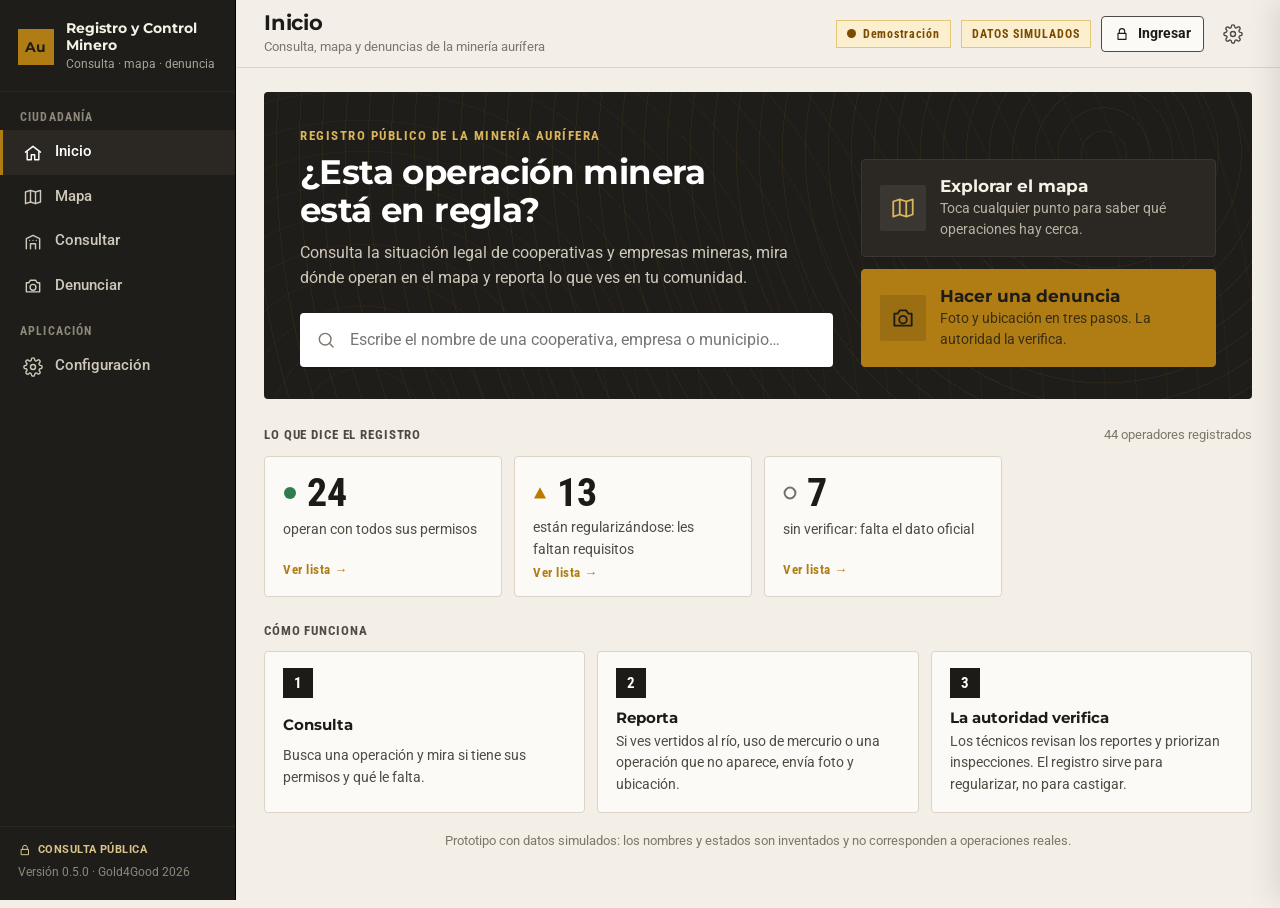
==== commit 16a4594f: "Actualiza detecciones revisadas, mapa y registro minero" ====
--- a/index.html
+++ b/index.html
@@ -4,7 +4,7 @@
   <meta charset="utf-8">
   <meta name="viewport" content="width=device-width, initial-scale=1">
   <meta name="theme-color" content="#1F1D1A">
-  <meta name="description" content="Consulta la situación legal de operaciones mineras, mira el mapa de colas con mercurio y denuncia con foto y ubicación.">
+  <meta name="description" content="Consulta la situación legal de operaciones mineras, mira el mapa de operaciones y denuncia con foto y ubicación.">
   <link rel="manifest" href="manifest.webmanifest">
   <link rel="icon" type="image/png" href="icons/favicon-32.png">
   <link rel="apple-touch-icon" href="icons/apple-touch-icon.png">
@@ -19,6 +19,7 @@
   <link rel="stylesheet" href="css/components.css">
   <link rel="stylesheet" href="css/public.css">
   <link rel="stylesheet" href="css/acceso.css">
+  <link rel="stylesheet" href="css/deteccion.css">
 </head>
 <body>
   <a class="skip" href="#contenido">Saltar al contenido</a>
@@ -58,6 +59,7 @@
   <script src="js/modules/datos.js"></script>
   <script src="js/modules/registro.js"></script>
   <script src="js/modules/buzon.js"></script>
+  <script src="js/modules/deteccion.js"></script>
   <script src="js/modules/configuracion.js"></script>
   <script src="js/modules/ingresar.js"></script>
 </body>
--- a/css/base.css
+++ b/css/base.css
@@ -22,6 +22,8 @@
   --nav: #1F1D1A;
   --nav-2: #2B2824;
   --risk: #B3261E;
+  /* Pasivos (colas y relaves): familia violeta, de más a menos prioridad. No usar rojo para pasivos. */
+  --pasivo-1: #3E1670; --pasivo-2: #6B3FA0; --pasivo-3: #8E6BBF; --pasivo-4: #A98FD0;
   --value: #8A6410;
 
   /* Tipografías del INE Bolivia: Montserrat (títulos), Roboto (texto), Roboto Condensed (cifras y rótulos). */
--- a/css/components.css
+++ b/css/components.css
@@ -28,9 +28,9 @@
 .chip--warn { background: #FBEFD0; border-color: #E2C777; color: #6A4300; font-weight: 600; }
 .chip--ok { background: #E1F0E6; border-color: #A9D2B8; color: #1E5B3A; font-weight: 600; }
 .chip--clase { font-weight: 600; font-size: 12px; white-space: normal; line-height: 1.25; }
-.chip--clase.n1 { background: #FBE3E0; border-color: #E2A59E; color: #7A1913; }
-.chip--clase.n2 { background: #FBEFD0; border-color: #E2C777; color: #6A4300; }
-.chip--clase.n3 { background: var(--blue-soft); border-color: #A9BCDD; color: #173A74; }
+.chip--clase.n1 { background: var(--pasivo-1); border-color: var(--pasivo-1); color: #fff; }
+.chip--clase.n2 { background: #E6DCF4; border-color: #B9A3DD; color: #3E1670; }
+.chip--clase.n3 { background: #F2EEF9; border-color: #D3C5EA; color: #5B3A8C; }
 .chip--clase.n4 { background: #ECE8DF; border-color: var(--line); color: var(--ink-2); }
 .chip--den { font-weight: 600; font-size: 12px; }
 .chip--den.d-nueva { background: var(--ink); color: #fff; border-color: var(--ink); }
@@ -41,7 +41,7 @@
 /* ---- Barras de medida ---- */
 .meter { display: inline-block; width: 100%; min-width: 60px; height: 6px; background: var(--line-2); vertical-align: middle; border-radius: 1px; overflow: hidden; }
 .meter__fill { display: block; height: 100%; background: var(--ink-2); }
-.meter.risk .meter__fill { background: var(--risk); } .meter.value .meter__fill { background: var(--gold); }
+.meter.risk .meter__fill { background: var(--pasivo-2); } .meter.value .meter__fill { background: var(--gold); }
 .progress { display: flex; align-items: center; gap: 10px; } .progress .meter { flex: 1; } .progress span:last-child { font: 600 12.5px var(--f-sans); font-variant-numeric: tabular-nums; min-width: 38px; text-align: right; }
 .progress--sm { min-width: 110px; }
 
@@ -123,10 +123,10 @@
 .hbars { display: grid; gap: 9px; } .hbars__row { display: grid; grid-template-columns: 108px 1fr 30px; gap: 10px; align-items: center; font-size: 13px; }
 .hbars__label { color: var(--ink-2); text-align: right; } .hbars__track { height: 18px; } .hbars__stack { display: flex; gap: 2px; height: 100%; } .hbars__seg { min-width: 3px; } .hbars__n { font-variant-numeric: tabular-nums; color: var(--ink-2); }
 .scatter { width: 100%; height: auto; display: block; }
-.scatter__grid { stroke: var(--line-2); } .scatter__cut { stroke: var(--ink-3); stroke-dasharray: 4 4; } .scatter__zone { fill: #FBE3E0; opacity: .55; }
+.scatter__grid { stroke: var(--line-2); } .scatter__cut { stroke: var(--ink-3); stroke-dasharray: 4 4; } .scatter__zone { fill: #E6DCF4; opacity: .6; }
 .scatter__tick { fill: var(--ink-3); font: 12px var(--f-cond); } .scatter__axis { fill: var(--ink-2); font: 700 12px var(--f-cond); letter-spacing: .04em; } .scatter__zonelabel { paint-order: stroke; stroke: #FCFAF6; stroke-width: 3px; stroke-linejoin: round; fill: var(--ink-3); font: 700 11.5px var(--f-cond); letter-spacing: .06em; text-transform: uppercase; }
 .scatter__band { fill: #F1ECDF; stroke: var(--line); }
-.scatter__dot { fill: #2B5FA8; stroke: #fff; stroke-width: 2; cursor: pointer; } .scatter__dot:hover, .scatter__dot:focus-visible { fill: var(--gold); } .scatter__dot.is-selected { fill: var(--gold); stroke: var(--ink); }
+.scatter__dot { fill: var(--pasivo-2); stroke: #fff; stroke-width: 2; cursor: pointer; } .scatter__dot:hover, .scatter__dot:focus-visible { fill: var(--gold); } .scatter__dot.is-selected { fill: var(--gold); stroke: var(--ink); }
 
 .rank { list-style: none; margin: 0 0 14px; padding: 0; } .rank li + li { border-top: 1px solid var(--line-2); }
 .rank__row { width: 100%; display: grid; grid-template-columns: 22px minmax(0, 1fr) 110px auto; gap: 12px; align-items: center; padding: 10px 4px; border: 0; background: none; text-align: left; }
--- a/css/public.css
+++ b/css/public.css
@@ -1,178 +1,178 @@
-/* ==========================================================================
-   Experiencia pública: portada, buscador, consulta, mapa interactivo y
-   asistente de denuncia. Tipografías del INE (ver fonts.css).
-   ========================================================================== */
-
-/* ---- Navegación por grupos ---- */
-.brand { text-decoration: none; color: inherit; }
-.nav__group { padding: 16px 20px 6px; font: 700 11.5px var(--f-cond); letter-spacing: .1em; text-transform: uppercase; color: #8E887B; }
-.nav__group:first-child { padding-top: 6px; }
-.nav__mobile-tec { display: none !important; }
-@media (max-width: 860px) {
-  .nav__group, .nav__tec { display: none !important; }
-  .nav__mobile-tec { display: flex !important; }
-}
-
-/* ---- Botones extra ---- */
-.btn--block { width: 100%; justify-content: center; }
-.btn--big { padding: 12px 18px; font-size: 15px; }
-.center { text-align: center; justify-content: center; }
-.seg { display: inline-flex; border: 1px solid var(--ink-2); border-radius: var(--radius); overflow: hidden; }
-.seg__btn { border: 0; background: var(--surface); padding: 7px 12px; font: 600 13px var(--f-sans); color: var(--ink-2); }
-.seg__btn + .seg__btn { border-left: 1px solid var(--line); }
-.seg__btn.is-on { background: var(--ink); color: #fff; }
-
-/* ---- Portada ---- */
-.hero {
-  display: grid; grid-template-columns: minmax(0, 1.5fr) minmax(280px, 1fr); gap: 28px; align-items: end;
-  padding: 36px 36px 32px; color: #F6F1E6; border-radius: var(--radius);
-  background:
-    repeating-radial-gradient(circle at 85% 20%, transparent 0 22px, rgba(176, 125, 20, .09) 22px 23px),
-    repeating-radial-gradient(circle at 10% 110%, transparent 0 30px, rgba(176, 125, 20, .06) 30px 31px),
-    var(--nav);
-}
-.hero__kicker { font: 700 12.5px var(--f-cond); letter-spacing: .12em; text-transform: uppercase; color: #D9B45A; margin-bottom: 10px; }
-.hero__title { font: 700 34px/1.12 var(--f-serif); letter-spacing: -.6px; color: #fff; margin-bottom: 12px; max-width: 18ch; }
-.hero__lead { color: #CFC9BB; font-size: 16px; max-width: 58ch; margin-bottom: 22px; }
-.hero__actions { display: grid; gap: 12px; }
-.action-card {
-  display: grid; grid-template-columns: auto 1fr; grid-template-rows: auto auto; column-gap: 14px; row-gap: 2px; align-items: center;
-  text-align: left; padding: 16px 18px; border-radius: var(--radius); border: 1px solid #3A3631; background: #2B2824; color: #F6F1E6;
-  transition: transform .12s ease, border-color .12s ease;
-}
-.action-card:hover { border-color: var(--gold); transform: translateY(-1px); }
-.action-card__icon { grid-row: span 2; width: 46px; height: 46px; display: grid; place-items: center; background: #3A3631; color: #D9B45A; border-radius: 2px; }
-.action-card__title { font: 700 17px var(--f-serif); }
-.action-card__desc { font-size: 13.5px; color: #B9B2A3; }
-.action-card--primary { background: var(--gold); border-color: var(--gold); color: #1D1B18; }
-.action-card--primary .action-card__icon { background: rgba(29, 27, 24, .14); color: #1D1B18; }
-.action-card--primary .action-card__desc { color: #3A2E10; }
-.action-card--primary:hover { border-color: #fff; }
-
-/* Buscador grande con sugerencias */
-.search-big { position: relative; }
-.search-big__icon { position: absolute; left: 16px; top: 50%; transform: translateY(-50%); color: var(--ink-3); pointer-events: none; display: flex; }
-.search-big__input { width: 100%; height: 54px; padding: 0 16px 0 48px; font: 400 16px var(--f-sans); border: 2px solid transparent; border-radius: var(--radius); background: #fff; color: var(--ink); box-shadow: 0 2px 0 rgba(0,0,0,.15); }
-.search-big__input:focus { outline: none; border-color: var(--gold); }
-.search-big--compact .search-big__input { height: 44px; font-size: 14.5px; border: 1px solid var(--line); box-shadow: none; padding-left: 42px; }
-.search-big--compact .search-big__icon { left: 13px; }
-.suggest { position: absolute; z-index: 700; left: 0; right: 0; top: calc(100% + 4px); margin: 0; padding: 4px 0; list-style: none; background: #fff; border: 1px solid var(--ink-2); box-shadow: 0 10px 28px rgba(0,0,0,.22); max-height: 360px; overflow-y: auto; color: var(--ink); }
-.suggest__item { width: 100%; display: flex; align-items: center; gap: 10px; padding: 9px 14px; border: 0; background: none; text-align: left; }
-.suggest__item:hover, .suggest__item:focus-visible { background: #F6F1E5; outline: none; }
-.suggest__main { flex: 1; display: grid; min-width: 0; }
-.suggest__name { font-weight: 600; overflow: hidden; text-overflow: ellipsis; white-space: nowrap; }
-.suggest__sub { font-size: 12.5px; color: var(--ink-3); }
-.suggest__empty { padding: 12px 14px; color: var(--ink-2); font-size: 13.5px; }
-
-/* Bloques de portada */
-.block { margin-top: 26px; }
-.block__head { display: flex; align-items: baseline; justify-content: space-between; gap: 12px; margin-bottom: 12px; }
-.stat-links { display: grid; grid-template-columns: repeat(4, minmax(0, 1fr)); gap: 12px; }
-.stat-link { display: grid; gap: 4px; text-align: left; padding: 16px 18px; background: var(--surface); border: 1px solid var(--line); border-radius: var(--radius); transition: border-color .12s, transform .12s; }
-.stat-link:hover { border-color: var(--ink-2); transform: translateY(-1px); }
-.stat-link__top { display: flex; align-items: center; gap: 10px; }
-.stat-link__n { font: 700 40px/1 var(--f-cond); font-variant-numeric: tabular-nums; }
-.stat-link__txt { color: var(--ink-2); font-size: 14px; min-height: 2.6em; }
-.stat-link__go { font: 700 13px var(--f-cond); letter-spacing: .04em; color: var(--gold); }
-.banner-link { margin-top: 12px; width: 100%; display: flex; align-items: center; gap: 16px; text-align: left; padding: 14px 18px; background: #FBEDEA; border: 1px solid #E8BDB7; border-left: 4px solid var(--bad); border-radius: var(--radius); }
-.banner-link:hover { border-color: var(--bad); }
-.banner-link__n { font: 700 34px/1 var(--f-cond); color: var(--bad); }
-.banner-link > span:nth-child(2) { flex: 1; }
-.how { list-style: none; margin: 0; padding: 0; display: grid; grid-template-columns: repeat(3, minmax(0, 1fr)); gap: 12px; }
-.how li { display: grid; gap: 4px; padding: 16px 18px; background: var(--surface); border: 1px solid var(--line); border-radius: var(--radius); }
-.how__n { width: 30px; height: 30px; display: grid; place-items: center; background: var(--ink); color: #fff; font: 700 15px var(--f-cond); margin-bottom: 6px; }
-.how strong { font: 700 15px var(--f-serif); }
-.how span:last-child { color: var(--ink-2); font-size: 14px; }
-
-/* ---- Consultar ---- */
-.consult-head { display: grid; gap: 12px; }
-.filter-chips { display: flex; flex-wrap: wrap; gap: 8px; }
-.filter-chip { display: inline-flex; align-items: center; gap: 7px; padding: 7px 12px; border: 1px solid var(--line); background: var(--surface); border-radius: 2px; font: 500 14px var(--f-sans); }
-.filter-chip:hover { border-color: var(--ink-2); }
-.filter-chip.is-on { background: var(--ink); border-color: var(--ink); color: #fff; }
-.filter-chip__n { font: 700 13px var(--f-cond); color: var(--ink-3); }
-.filter-chip.is-on .filter-chip__n { color: #D9C48A; }
-.op-cards { display: grid; grid-template-columns: repeat(auto-fill, minmax(280px, 1fr)); gap: 12px; }
-.op-card { display: grid; gap: 6px; text-align: left; padding: 14px 16px 12px; background: var(--surface); border: 1px solid var(--line); border-left: 4px solid var(--estado, var(--ink-3)); border-radius: var(--radius); transition: border-color .12s, transform .12s; }
-.op-card:hover { border-color: var(--ink-2); border-left-color: var(--estado); transform: translateY(-1px); }
-.op-card__top { display: flex; justify-content: space-between; align-items: center; gap: 8px; }
-.op-card__id { color: var(--ink-3); font-size: 12px; }
-.op-card__name { font: 700 15.5px/1.25 var(--f-serif); }
-.op-card__place { color: var(--ink-2); font-size: 13.5px; }
-.op-card__req { display: grid; gap: 4px; margin-top: 4px; }
-.op-card__reqtxt { font-size: 12.5px; color: var(--ink-2); }
-.op-card__foot { display: flex; justify-content: space-between; align-items: center; gap: 8px; border-top: 1px solid var(--line-2); padding-top: 8px; margin-top: 4px; }
-.op-card__go { font: 700 13px var(--f-cond); color: var(--gold); white-space: nowrap; }
-.empty-cta { text-align: center; padding: 34px 16px; background: var(--surface); border: 1px dashed var(--line); }
-
-/* ---- Mapa interactivo ---- */
-.mappanel__caret { margin-left: auto; transition: transform .15s; }
-.mappanel.is-collapsed .mappanel__caret { transform: rotate(-90deg); }
-.mappanel .search-big { margin-top: 10px; }
-.layer-chips { display: flex; flex-wrap: wrap; gap: 6px; }
-.layer-chip { display: inline-flex; align-items: center; gap: 6px; padding: 5px 9px; border: 1px solid var(--line); background: #fff; border-radius: 2px; font-size: 13px; opacity: .5; }
-.layer-chip.is-on { opacity: 1; border-color: var(--ink-3); }
-.layer-chip__n { font: 700 12px var(--f-cond); color: var(--ink-3); }
-.mappanel .seg { width: 100%; } .mappanel .seg__btn { flex: 1; }
-.map-fabs { position: absolute; z-index: 500; right: 14px; bottom: 30px; display: grid; gap: 10px; justify-items: end; }
-.map-fab { width: 46px; height: 46px; display: grid; place-items: center; border: 1px solid var(--ink-2); background: #fff; border-radius: 50%; box-shadow: 0 3px 12px rgba(0,0,0,.2); color: var(--ink); }
-.map-fab:hover { background: #F6F1E5; }
-.map-fab.is-busy svg { animation: spin 1s linear infinite; }
-@keyframes spin { to { transform: rotate(360deg); } }
-.map-fab--wide { width: auto; height: 46px; display: inline-flex; gap: 8px; padding: 0 18px; border-radius: 23px; background: var(--ink); color: #fff; border-color: var(--ink); font: 700 15px var(--f-sans); }
-.map-fab--wide:hover { background: #38342E; }
-.here-popup .leaflet-popup-content-wrapper { border-radius: 3px; border: 1px solid var(--ink-2); box-shadow: 0 8px 26px rgba(0,0,0,.25); }
-.here-popup .leaflet-popup-content { margin: 14px 16px; font: 14px/1.45 var(--f-sans); }
-.here__kicker { font: 700 12.5px var(--f-cond); letter-spacing: .08em; text-transform: uppercase; color: var(--gold); }
-.here__coord { color: var(--ink-3); font-size: 12px; margin-bottom: 8px; }
-.here__list { list-style: none; margin: 0 0 8px; padding: 0; border-top: 1px solid var(--line-2); }
-.here__item { width: 100%; display: flex; align-items: center; gap: 8px; padding: 7px 2px; border: 0; border-bottom: 1px solid var(--line-2); background: none; text-align: left; }
-.here__item:hover { background: #F6F1E5; }
-.here__name { flex: 1; font-weight: 600; font-size: 13.5px; }
-.here__d { font: 700 12.5px var(--f-cond); color: var(--ink-3); }
-.here__none { color: var(--ink-2); margin: 6px 0 10px; }
-.here__note { font-size: 12.5px; color: var(--ink-2); margin: 0 0 10px; }
-
-/* ---- Asistente de denuncia ---- */
-.wizard .card__body { padding: 20px 22px 22px; }
-.steps { list-style: none; margin: 0 0 20px; padding: 0; display: grid; grid-template-columns: repeat(3, 1fr); gap: 6px; }
-.steps button { width: 100%; display: flex; align-items: center; gap: 8px; padding: 10px 6px 8px; border: 0; border-top: 4px solid var(--line); background: none; text-align: left; color: var(--ink-3); cursor: default; }
-.steps .is-done button { border-top-color: var(--ok); color: var(--ink-2); cursor: pointer; }
-.steps .is-current button { border-top-color: var(--ink); color: var(--ink); }
-.steps__n { width: 24px; height: 24px; flex: none; display: grid; place-items: center; border: 1.5px solid currentColor; font: 700 13px var(--f-cond); }
-.steps .is-current .steps__n { background: var(--ink); color: #fff; border-color: var(--ink); }
-.steps .is-done .steps__n { background: var(--ok); color: #fff; border-color: var(--ok); }
-.steps__label { font: 700 13.5px var(--f-cond); letter-spacing: .03em; text-transform: uppercase; }
-.step-q { font: 700 18px var(--f-serif); margin: 4px 0 12px; }
-.options { display: grid; gap: 8px; margin-bottom: 16px; }
-.option { display: flex; gap: 12px; align-items: flex-start; text-align: left; padding: 12px 14px; border: 1px solid var(--line); background: #fff; border-radius: var(--radius); }
-.option:hover { border-color: var(--ink-2); }
-.option.is-on { border: 2px solid var(--ink); padding: 11px 13px; background: var(--gold-soft); }
-.option__dot { width: 18px; height: 18px; flex: none; margin-top: 2px; border: 2px solid var(--ink-3); border-radius: 50%; }
-.option.is-on .option__dot { border-color: var(--ink); background: radial-gradient(circle, var(--ink) 0 4px, transparent 5px); }
-.option__text { display: grid; gap: 2px; }
-.option__title { font-weight: 600; font-size: 15px; }
-.option__help { font-size: 13px; color: var(--ink-2); }
-.wizard__foot { display: flex; justify-content: space-between; align-items: center; gap: 10px; margin-top: 20px; padding-top: 16px; border-top: 1px solid var(--line-2); }
-.dropzone { display: grid; justify-items: center; gap: 6px; padding: 26px 16px; border: 2px dashed var(--line); background: #fff; color: var(--ink-2); cursor: pointer; border-radius: var(--radius); margin-bottom: 18px; }
-.dropzone:hover { border-color: var(--ink-2); }
-.check--block { display: flex; align-items: flex-start; margin-top: 16px; padding: 12px 14px; background: #F7F3EA; border: 1px solid var(--line); }
-.check--block input { margin-top: 3px; }
-.success { text-align: center; padding: 18px 8px 8px; }
-.success__mark { width: 64px; height: 64px; margin: 0 auto 14px; display: grid; place-items: center; border-radius: 50%; background: var(--ok); color: #fff; font: 700 32px var(--f-sans); }
-.success h2 { font-size: 24px; margin-bottom: 10px; }
-.success__code { display: inline-block; padding: 8px 14px; background: #F3EDDD; border: 1px solid #E5D9B7; margin-bottom: 14px; }
-.success__code strong { font-size: 16px; letter-spacing: .06em; }
-.success p { max-width: 46ch; margin: 0 auto 16px; color: var(--ink-2); }
-
-@media (max-width: 1100px) { .stat-links { grid-template-columns: repeat(2, minmax(0, 1fr)); } }
-@media (max-width: 860px) {
-  .hero { grid-template-columns: 1fr; padding: 24px 18px; }
-  .hero__title { font-size: 27px; }
-  .how { grid-template-columns: 1fr; }
-  .steps__label { font-size: 12px; }
-  .map-fabs { bottom: 24px; }
-}
+/* ==========================================================================
+   Experiencia pública: portada, buscador, consulta, mapa interactivo y
+   asistente de denuncia. Tipografías del INE (ver fonts.css).
+   ========================================================================== */
+
+/* ---- Navegación por grupos ---- */
+.brand { text-decoration: none; color: inherit; }
+.nav__group { padding: 16px 20px 6px; font: 700 11.5px var(--f-cond); letter-spacing: .1em; text-transform: uppercase; color: #8E887B; }
+.nav__group:first-child { padding-top: 6px; }
+.nav__mobile-tec { display: none !important; }
+@media (max-width: 860px) {
+  .nav__group, .nav__tec { display: none !important; }
+  .nav__mobile-tec { display: flex !important; }
+}
+
+/* ---- Botones extra ---- */
+.btn--block { width: 100%; justify-content: center; }
+.btn--big { padding: 12px 18px; font-size: 15px; }
+.center { text-align: center; justify-content: center; }
+.seg { display: inline-flex; border: 1px solid var(--ink-2); border-radius: var(--radius); overflow: hidden; }
+.seg__btn { border: 0; background: var(--surface); padding: 7px 12px; font: 600 13px var(--f-sans); color: var(--ink-2); }
+.seg__btn + .seg__btn { border-left: 1px solid var(--line); }
+.seg__btn.is-on { background: var(--ink); color: #fff; }
+
+/* ---- Portada ---- */
+.hero {
+  display: grid; grid-template-columns: minmax(0, 1.5fr) minmax(280px, 1fr); gap: 28px; align-items: end;
+  padding: 36px 36px 32px; color: #F6F1E6; border-radius: var(--radius);
+  background:
+    repeating-radial-gradient(circle at 85% 20%, transparent 0 22px, rgba(176, 125, 20, .09) 22px 23px),
+    repeating-radial-gradient(circle at 10% 110%, transparent 0 30px, rgba(176, 125, 20, .06) 30px 31px),
+    var(--nav);
+}
+.hero__kicker { font: 700 12.5px var(--f-cond); letter-spacing: .12em; text-transform: uppercase; color: #D9B45A; margin-bottom: 10px; }
+.hero__title { font: 700 34px/1.12 var(--f-serif); letter-spacing: -.6px; color: #fff; margin-bottom: 12px; max-width: 18ch; }
+.hero__lead { color: #CFC9BB; font-size: 16px; max-width: 58ch; margin-bottom: 22px; }
+.hero__actions { display: grid; gap: 12px; }
+.action-card {
+  display: grid; grid-template-columns: auto 1fr; grid-template-rows: auto auto; column-gap: 14px; row-gap: 2px; align-items: center;
+  text-align: left; padding: 16px 18px; border-radius: var(--radius); border: 1px solid #3A3631; background: #2B2824; color: #F6F1E6;
+  transition: transform .12s ease, border-color .12s ease;
+}
+.action-card:hover { border-color: var(--gold); transform: translateY(-1px); }
+.action-card__icon { grid-row: span 2; width: 46px; height: 46px; display: grid; place-items: center; background: #3A3631; color: #D9B45A; border-radius: 2px; }
+.action-card__title { font: 700 17px var(--f-serif); }
+.action-card__desc { font-size: 13.5px; color: #B9B2A3; }
+.action-card--primary { background: var(--gold); border-color: var(--gold); color: #1D1B18; }
+.action-card--primary .action-card__icon { background: rgba(29, 27, 24, .14); color: #1D1B18; }
+.action-card--primary .action-card__desc { color: #3A2E10; }
+.action-card--primary:hover { border-color: #fff; }
+
+/* Buscador grande con sugerencias */
+.search-big { position: relative; }
+.search-big__icon { position: absolute; left: 16px; top: 50%; transform: translateY(-50%); color: var(--ink-3); pointer-events: none; display: flex; }
+.search-big__input { width: 100%; height: 54px; padding: 0 16px 0 48px; font: 400 16px var(--f-sans); border: 2px solid transparent; border-radius: var(--radius); background: #fff; color: var(--ink); box-shadow: 0 2px 0 rgba(0,0,0,.15); }
+.search-big__input:focus { outline: none; border-color: var(--gold); }
+.search-big--compact .search-big__input { height: 44px; font-size: 14.5px; border: 1px solid var(--line); box-shadow: none; padding-left: 42px; }
+.search-big--compact .search-big__icon { left: 13px; }
+.suggest { position: absolute; z-index: 700; left: 0; right: 0; top: calc(100% + 4px); margin: 0; padding: 4px 0; list-style: none; background: #fff; border: 1px solid var(--ink-2); box-shadow: 0 10px 28px rgba(0,0,0,.22); max-height: 360px; overflow-y: auto; color: var(--ink); }
+.suggest__item { width: 100%; display: flex; align-items: center; gap: 10px; padding: 9px 14px; border: 0; background: none; text-align: left; }
+.suggest__item:hover, .suggest__item:focus-visible { background: #F6F1E5; outline: none; }
+.suggest__main { flex: 1; display: grid; min-width: 0; }
+.suggest__name { font-weight: 600; overflow: hidden; text-overflow: ellipsis; white-space: nowrap; }
+.suggest__sub { font-size: 12.5px; color: var(--ink-3); }
+.suggest__empty { padding: 12px 14px; color: var(--ink-2); font-size: 13.5px; }
+
+/* Bloques de portada */
+.block { margin-top: 26px; }
+.block__head { display: flex; align-items: baseline; justify-content: space-between; gap: 12px; margin-bottom: 12px; }
+.stat-links { display: grid; grid-template-columns: repeat(4, minmax(0, 1fr)); gap: 12px; }
+.stat-link { display: grid; gap: 4px; text-align: left; padding: 16px 18px; background: var(--surface); border: 1px solid var(--line); border-radius: var(--radius); transition: border-color .12s, transform .12s; }
+.stat-link:hover { border-color: var(--ink-2); transform: translateY(-1px); }
+.stat-link__top { display: flex; align-items: center; gap: 10px; }
+.stat-link__n { font: 700 40px/1 var(--f-cond); font-variant-numeric: tabular-nums; }
+.stat-link__txt { color: var(--ink-2); font-size: 14px; min-height: 2.6em; }
+.stat-link__go { font: 700 13px var(--f-cond); letter-spacing: .04em; color: var(--gold); }
+.banner-link { margin-top: 12px; width: 100%; display: flex; align-items: center; gap: 16px; text-align: left; padding: 14px 18px; background: #F2EEF9; border: 1px solid #D3C5EA; border-left: 4px solid var(--pasivo-2); border-radius: var(--radius); }
+.banner-link:hover { border-color: var(--pasivo-2); }
+.banner-link__n { font: 700 34px/1 var(--f-cond); color: var(--pasivo-1); }
+.banner-link > span:nth-child(2) { flex: 1; }
+.how { list-style: none; margin: 0; padding: 0; display: grid; grid-template-columns: repeat(3, minmax(0, 1fr)); gap: 12px; }
+.how li { display: grid; gap: 4px; padding: 16px 18px; background: var(--surface); border: 1px solid var(--line); border-radius: var(--radius); }
+.how__n { width: 30px; height: 30px; display: grid; place-items: center; background: var(--ink); color: #fff; font: 700 15px var(--f-cond); margin-bottom: 6px; }
+.how strong { font: 700 15px var(--f-serif); }
+.how span:last-child { color: var(--ink-2); font-size: 14px; }
+
+/* ---- Consultar ---- */
+.consult-head { display: grid; gap: 12px; }
+.filter-chips { display: flex; flex-wrap: wrap; gap: 8px; }
+.filter-chip { display: inline-flex; align-items: center; gap: 7px; padding: 7px 12px; border: 1px solid var(--line); background: var(--surface); border-radius: 2px; font: 500 14px var(--f-sans); }
+.filter-chip:hover { border-color: var(--ink-2); }
+.filter-chip.is-on { background: var(--ink); border-color: var(--ink); color: #fff; }
+.filter-chip__n { font: 700 13px var(--f-cond); color: var(--ink-3); }
+.filter-chip.is-on .filter-chip__n { color: #D9C48A; }
+.op-cards { display: grid; grid-template-columns: repeat(auto-fill, minmax(280px, 1fr)); gap: 12px; }
+.op-card { display: grid; gap: 6px; text-align: left; padding: 14px 16px 12px; background: var(--surface); border: 1px solid var(--line); border-left: 4px solid var(--estado, var(--ink-3)); border-radius: var(--radius); transition: border-color .12s, transform .12s; }
+.op-card:hover { border-color: var(--ink-2); border-left-color: var(--estado); transform: translateY(-1px); }
+.op-card__top { display: flex; justify-content: space-between; align-items: center; gap: 8px; }
+.op-card__id { color: var(--ink-3); font-size: 12px; }
+.op-card__name { font: 700 15.5px/1.25 var(--f-serif); }
+.op-card__place { color: var(--ink-2); font-size: 13.5px; }
+.op-card__req { display: grid; gap: 4px; margin-top: 4px; }
+.op-card__reqtxt { font-size: 12.5px; color: var(--ink-2); }
+.op-card__foot { display: flex; justify-content: space-between; align-items: center; gap: 8px; border-top: 1px solid var(--line-2); padding-top: 8px; margin-top: 4px; }
+.op-card__go { font: 700 13px var(--f-cond); color: var(--gold); white-space: nowrap; }
+.empty-cta { text-align: center; padding: 34px 16px; background: var(--surface); border: 1px dashed var(--line); }
+
+/* ---- Mapa interactivo ---- */
+.mappanel__caret { margin-left: auto; transition: transform .15s; }
+.mappanel.is-collapsed .mappanel__caret { transform: rotate(-90deg); }
+.mappanel .search-big { margin-top: 10px; }
+.layer-chips { display: flex; flex-wrap: wrap; gap: 6px; }
+.layer-chip { display: inline-flex; align-items: center; gap: 6px; padding: 5px 9px; border: 1px solid var(--line); background: #fff; border-radius: 2px; font-size: 13px; opacity: .5; }
+.layer-chip.is-on { opacity: 1; border-color: var(--ink-3); }
+.layer-chip__n { font: 700 12px var(--f-cond); color: var(--ink-3); }
+.mappanel .seg { width: 100%; } .mappanel .seg__btn { flex: 1; }
+.map-fabs { position: absolute; z-index: 500; right: 14px; bottom: 30px; display: grid; gap: 10px; justify-items: end; }
+.map-fab { width: 46px; height: 46px; display: grid; place-items: center; border: 1px solid var(--ink-2); background: #fff; border-radius: 50%; box-shadow: 0 3px 12px rgba(0,0,0,.2); color: var(--ink); }
+.map-fab:hover { background: #F6F1E5; }
+.map-fab.is-busy svg { animation: spin 1s linear infinite; }
+@keyframes spin { to { transform: rotate(360deg); } }
+.map-fab--wide { width: auto; height: 46px; display: inline-flex; gap: 8px; padding: 0 18px; border-radius: 23px; background: var(--ink); color: #fff; border-color: var(--ink); font: 700 15px var(--f-sans); }
+.map-fab--wide:hover { background: #38342E; }
+.here-popup .leaflet-popup-content-wrapper { border-radius: 3px; border: 1px solid var(--ink-2); box-shadow: 0 8px 26px rgba(0,0,0,.25); }
+.here-popup .leaflet-popup-content { margin: 14px 16px; font: 14px/1.45 var(--f-sans); }
+.here__kicker { font: 700 12.5px var(--f-cond); letter-spacing: .08em; text-transform: uppercase; color: var(--gold); }
+.here__coord { color: var(--ink-3); font-size: 12px; margin-bottom: 8px; }
+.here__list { list-style: none; margin: 0 0 8px; padding: 0; border-top: 1px solid var(--line-2); }
+.here__item { width: 100%; display: flex; align-items: center; gap: 8px; padding: 7px 2px; border: 0; border-bottom: 1px solid var(--line-2); background: none; text-align: left; }
+.here__item:hover { background: #F6F1E5; }
+.here__name { flex: 1; font-weight: 600; font-size: 13.5px; }
+.here__d { font: 700 12.5px var(--f-cond); color: var(--ink-3); }
+.here__none { color: var(--ink-2); margin: 6px 0 10px; }
+.here__note { font-size: 12.5px; color: var(--ink-2); margin: 0 0 10px; }
+
+/* ---- Asistente de denuncia ---- */
+.wizard .card__body { padding: 20px 22px 22px; }
+.steps { list-style: none; margin: 0 0 20px; padding: 0; display: grid; grid-template-columns: repeat(3, 1fr); gap: 6px; }
+.steps button { width: 100%; display: flex; align-items: center; gap: 8px; padding: 10px 6px 8px; border: 0; border-top: 4px solid var(--line); background: none; text-align: left; color: var(--ink-3); cursor: default; }
+.steps .is-done button { border-top-color: var(--ok); color: var(--ink-2); cursor: pointer; }
+.steps .is-current button { border-top-color: var(--ink); color: var(--ink); }
+.steps__n { width: 24px; height: 24px; flex: none; display: grid; place-items: center; border: 1.5px solid currentColor; font: 700 13px var(--f-cond); }
+.steps .is-current .steps__n { background: var(--ink); color: #fff; border-color: var(--ink); }
+.steps .is-done .steps__n { background: var(--ok); color: #fff; border-color: var(--ok); }
+.steps__label { font: 700 13.5px var(--f-cond); letter-spacing: .03em; text-transform: uppercase; }
+.step-q { font: 700 18px var(--f-serif); margin: 4px 0 12px; }
+.options { display: grid; gap: 8px; margin-bottom: 16px; }
+.option { display: flex; gap: 12px; align-items: flex-start; text-align: left; padding: 12px 14px; border: 1px solid var(--line); background: #fff; border-radius: var(--radius); }
+.option:hover { border-color: var(--ink-2); }
+.option.is-on { border: 2px solid var(--ink); padding: 11px 13px; background: var(--gold-soft); }
+.option__dot { width: 18px; height: 18px; flex: none; margin-top: 2px; border: 2px solid var(--ink-3); border-radius: 50%; }
+.option.is-on .option__dot { border-color: var(--ink); background: radial-gradient(circle, var(--ink) 0 4px, transparent 5px); }
+.option__text { display: grid; gap: 2px; }
+.option__title { font-weight: 600; font-size: 15px; }
+.option__help { font-size: 13px; color: var(--ink-2); }
+.wizard__foot { display: flex; justify-content: space-between; align-items: center; gap: 10px; margin-top: 20px; padding-top: 16px; border-top: 1px solid var(--line-2); }
+.dropzone { display: grid; justify-items: center; gap: 6px; padding: 26px 16px; border: 2px dashed var(--line); background: #fff; color: var(--ink-2); cursor: pointer; border-radius: var(--radius); margin-bottom: 18px; }
+.dropzone:hover { border-color: var(--ink-2); }
+.check--block { display: flex; align-items: flex-start; margin-top: 16px; padding: 12px 14px; background: #F7F3EA; border: 1px solid var(--line); }
+.check--block input { margin-top: 3px; }
+.success { text-align: center; padding: 18px 8px 8px; }
+.success__mark { width: 64px; height: 64px; margin: 0 auto 14px; display: grid; place-items: center; border-radius: 50%; background: var(--ok); color: #fff; font: 700 32px var(--f-sans); }
+.success h2 { font-size: 24px; margin-bottom: 10px; }
+.success__code { display: inline-block; padding: 8px 14px; background: #F3EDDD; border: 1px solid #E5D9B7; margin-bottom: 14px; }
+.success__code strong { font-size: 16px; letter-spacing: .06em; }
+.success p { max-width: 46ch; margin: 0 auto 16px; color: var(--ink-2); }
+
+@media (max-width: 1100px) { .stat-links { grid-template-columns: repeat(2, minmax(0, 1fr)); } }
+@media (max-width: 860px) {
+  .hero { grid-template-columns: 1fr; padding: 24px 18px; }
+  .hero__title { font-size: 27px; }
+  .how { grid-template-columns: 1fr; }
+  .steps__label { font-size: 12px; }
+  .map-fabs { bottom: 24px; }
+}
 
 /* ---- Ríos y canales ---- */
 .leaflet-overlay-pane path.hidro { filter: drop-shadow(0 0 1.2px rgba(255, 255, 255, .95)); }
@@ -188,3 +188,19 @@
 .water-status.has-action { pointer-events: auto; }
 .water-status__retry { margin-left: 12px; padding: 3px 10px; border: 1px solid #fff; background: transparent; color: #fff; font: 700 12.5px var(--f-cond); letter-spacing: .04em; text-transform: uppercase; }
 .water-status__retry:hover { background: #fff; color: var(--ink); }
+
+/* ---- Estado de la conexión y botón Actualizar en el mapa ---- */
+.map-sync { position: absolute; z-index: 500; left: 14px; bottom: 30px; display: inline-flex; align-items: center; flex-wrap: wrap; gap: 4px 10px; max-width: calc(100% - 28px - 168px); background: var(--surface); border: 1px solid var(--ink-2); box-shadow: 0 3px 12px rgba(0,0,0,.18); padding: 6px 8px 6px 10px; font-size: 12.5px; color: var(--ink-2); }
+.map-sync__dot { width: 9px; height: 9px; border-radius: 50%; background: var(--unk); flex: none; }
+.map-sync--linea .map-sync__dot { background: var(--ok); }
+.map-sync--demo .map-sync__dot { background: var(--mid); }
+.map-sync--sin-red .map-sync__dot { background: var(--bad); }
+.map-sync--cargando .map-sync__dot { animation: conn-pulso 1.1s ease-in-out infinite; }
+.map-sync__txt { font-weight: 500; } .map-sync__short { display: none; }
+.map-sync__btn { display: inline-flex; align-items: center; gap: 5px; padding: 4px 9px; border: 1px solid var(--ink-3); background: #fff; font: 700 12px var(--f-cond); letter-spacing: .05em; text-transform: uppercase; color: var(--ink); }
+.map-sync__btn:hover:not(:disabled) { background: #F6F1E5; }
+.map-sync__btn:disabled { opacity: .6; }
+@media (max-width: 860px) {
+  .map-sync { bottom: 58px; flex-wrap: nowrap; white-space: nowrap; max-width: calc(100% - 28px - 150px); font-size: 12px; gap: 8px; padding: 5px 6px 5px 9px; }
+  .map-sync__full, .map-sync__lbl { display: none; } .map-sync__short { display: inline; overflow: hidden; text-overflow: ellipsis; }
+}
--- a/css/acceso.css
+++ b/css/acceso.css
@@ -22,11 +22,24 @@
 .icon-btn:hover { background: var(--line-2); color: var(--ink); }
 .readonly--on { color: #9FD3B2; }
 
+/* Indicador de conexión con la base (arriba a la derecha) */
+.conn { display: inline-flex; align-items: center; gap: 7px; font: 700 12px/1 var(--f-cond); letter-spacing: .06em; padding: 7px 10px; border: 1px solid; white-space: nowrap; background: #fff; }
+.conn__dot { width: 9px; height: 9px; border-radius: 50%; background: currentColor; flex: none; }
+.conn__short { display: none; }
+.conn--ok { color: #1E5B3A; border-color: #A9D2B8; background: #E1F0E6; }
+.conn--demo { color: #7A4B00; border-color: #E2C777; background: #FBEFD0; }
+.conn--busy { color: var(--ink-3); border-color: var(--line); }
+.conn--busy .conn__dot { animation: conn-pulso 1.1s ease-in-out infinite; }
+.conn--off { color: #8A1C15; border-color: #E5A8A2; background: #FBE6E3; }
+@keyframes conn-pulso { 50% { opacity: .25; } }
+@media (max-width: 1380px) { .conn__full { display: none; } .conn__short { display: inline; } }
+
 @media (max-width: 860px) {
   .nav__app { display: none !important; }
   .topbar { gap: 8px; }
   .topbar__right { gap: 6px; }
   .topbar .origin { display: none; }
+  .conn { padding: 6px 8px; font-size: 11px; gap: 5px; }
   .account { padding: 6px 9px; }
   .account--on .account__txt span { display: none; }
   .account--on .account__txt strong { max-width: 92px; overflow: hidden; text-overflow: ellipsis; white-space: nowrap; }
--- a/css/deteccion.css
+++ b/css/deteccion.css
@@ -0,0 +1,69 @@
+/* ==========================================================================
+   Sección "Detecciones revisadas" (solo funcionarios): mapa y lista de zonas.
+   Usa los colores y tipografías de base.css; botones de al menos 40 px.
+   ========================================================================== */
+
+.view--deteccion .btn, .view--deteccion .seg__btn { min-height: 40px; }
+.view--deteccion label.btn { cursor: pointer; }
+.zacciones { margin-top: 0; }
+.zinforme { margin-top: 10px !important; }
+
+.kpis--3 { grid-template-columns: repeat(3, minmax(0, 1fr)); }
+.kpis--3 .kpi { border-top: 0; }
+.kpis--3 .kpi__value { font-size: 34px; }
+.kpis--3 .kpi--fecha .kpi__value { font-size: 26px; padding-top: 5px; }
+
+.zvacio { text-align: center; padding: 26px 10px 22px; max-width: 620px; margin: 0 auto; }
+.zvacio__icono { width: 64px; height: 64px; margin: 0 auto 14px; display: grid; place-items: center; background: var(--gold-soft); color: var(--gold); border: 1px solid #E5D9B7; border-radius: 50%; }
+.zvacio h2 { margin-bottom: 10px; }
+
+.zcard .card__head { flex-wrap: wrap; }
+.zmap-wrap { position: relative; isolation: isolate; }   /* los controles de Leaflet quedan debajo del panel de la ficha */
+.zmap { height: 480px; background: #E9E4D8; border: 1px solid var(--line); }
+.zcard .card__body:has(.zmap-wrap) { padding: 0; }
+.zcard .card__body .zmap { border: 0; }
+
+.zorden { display: none; align-items: center; gap: 10px; padding: 12px 14px; border-bottom: 1px solid var(--line-2); }
+.zorden span { font: 700 12px var(--f-cond); letter-spacing: .07em; text-transform: uppercase; color: var(--ink-3); white-space: nowrap; }
+.zorden .input { min-height: 40px; }
+
+.ztbl tr.is-selected td { background: var(--gold-soft); }
+.ztbl tr.is-selected td:first-child { box-shadow: inset 3px 0 0 var(--gold); }
+.ztbl th.sortable:focus-visible, .ztbl tr.clickable:focus-visible { outline: 2px solid var(--blue); outline-offset: -2px; }
+.ztbl td { min-height: 44px; }
+
+.zficha__nota { white-space: pre-wrap; background: #fff; border: 1px solid var(--line); padding: 10px 12px; }
+.zficha .dl { grid-template-columns: 138px 1fr; }
+
+@media (max-width: 700px) {
+  .zmap { height: 350px; }
+  .kpis--3 { grid-template-columns: repeat(3, minmax(0, 1fr)); }
+  .kpis--3 .kpi { padding: 12px 10px; }
+  .kpis--3 .kpi__label { font-size: 11px; letter-spacing: .04em; }
+  .kpis--3 .kpi__value { font-size: 26px; }
+  .kpis--3 .kpi--fecha .kpi__value { font-size: 17px; padding-top: 6px; }
+  .kpis--3 .kpi__sub { font-size: 11.5px; }
+  .zacciones .btn { flex: 1 1 calc(50% - 5px); justify-content: center; }
+  .zacciones .btn--primary, .zacciones .btn--danger { flex-basis: 100%; }
+  body[data-vista="deteccion"] .topbar h1 { font-size: 16px; line-height: 1.15; white-space: normal; }
+  body[data-vista="deteccion"] .topbar__title { min-width: 0; }
+  .zacciones .btn { padding: 8px 8px; gap: 6px; font-size: 13px; white-space: nowrap; }
+  .zcard .card__actions { width: 100%; }
+  .zcard .card__actions .seg { flex: 1; }
+  .zcard .card__actions .seg__btn { flex: 1; }
+  .zorden { display: flex; }
+  .zorden .input { flex: 1; }
+  /* cada zona es una tarjeta compacta de dos columnas */
+  .ztbl tr { display: grid; grid-template-columns: 1fr 1fr; gap: 8px 12px; padding: 12px 14px; }
+  .ztbl td { padding: 0; min-width: 0; min-height: 0; }
+  .ztbl td::before { font-size: 10.5px; }
+  .ztbl td.zc-id { order: 1; font-size: 16px; align-self: end; } .ztbl td.zc-id::before { display: none; }
+  .ztbl td.zc-puntaje { order: 2; }
+  .ztbl td.zc-area { order: 3; } .ztbl td.zc-rio { order: 4; } .ztbl td.zc-poblado { order: 5; } .ztbl td.zc-origen { order: 6; }
+  .ztbl td.zc-fecha { order: 7; grid-column: 1 / -1; }
+  .ztbl td.num { text-align: left !important; }
+  .ztbl tr.is-selected { background: var(--gold-soft); box-shadow: inset 4px 0 0 var(--gold); }
+  .ztbl tr.is-selected td, .ztbl tr.is-selected td:first-child { background: none; box-shadow: none; }
+  .zficha .dl { grid-template-columns: 1fr; gap: 2px; }
+  .zficha .dl dd { margin-bottom: 8px; }
+}
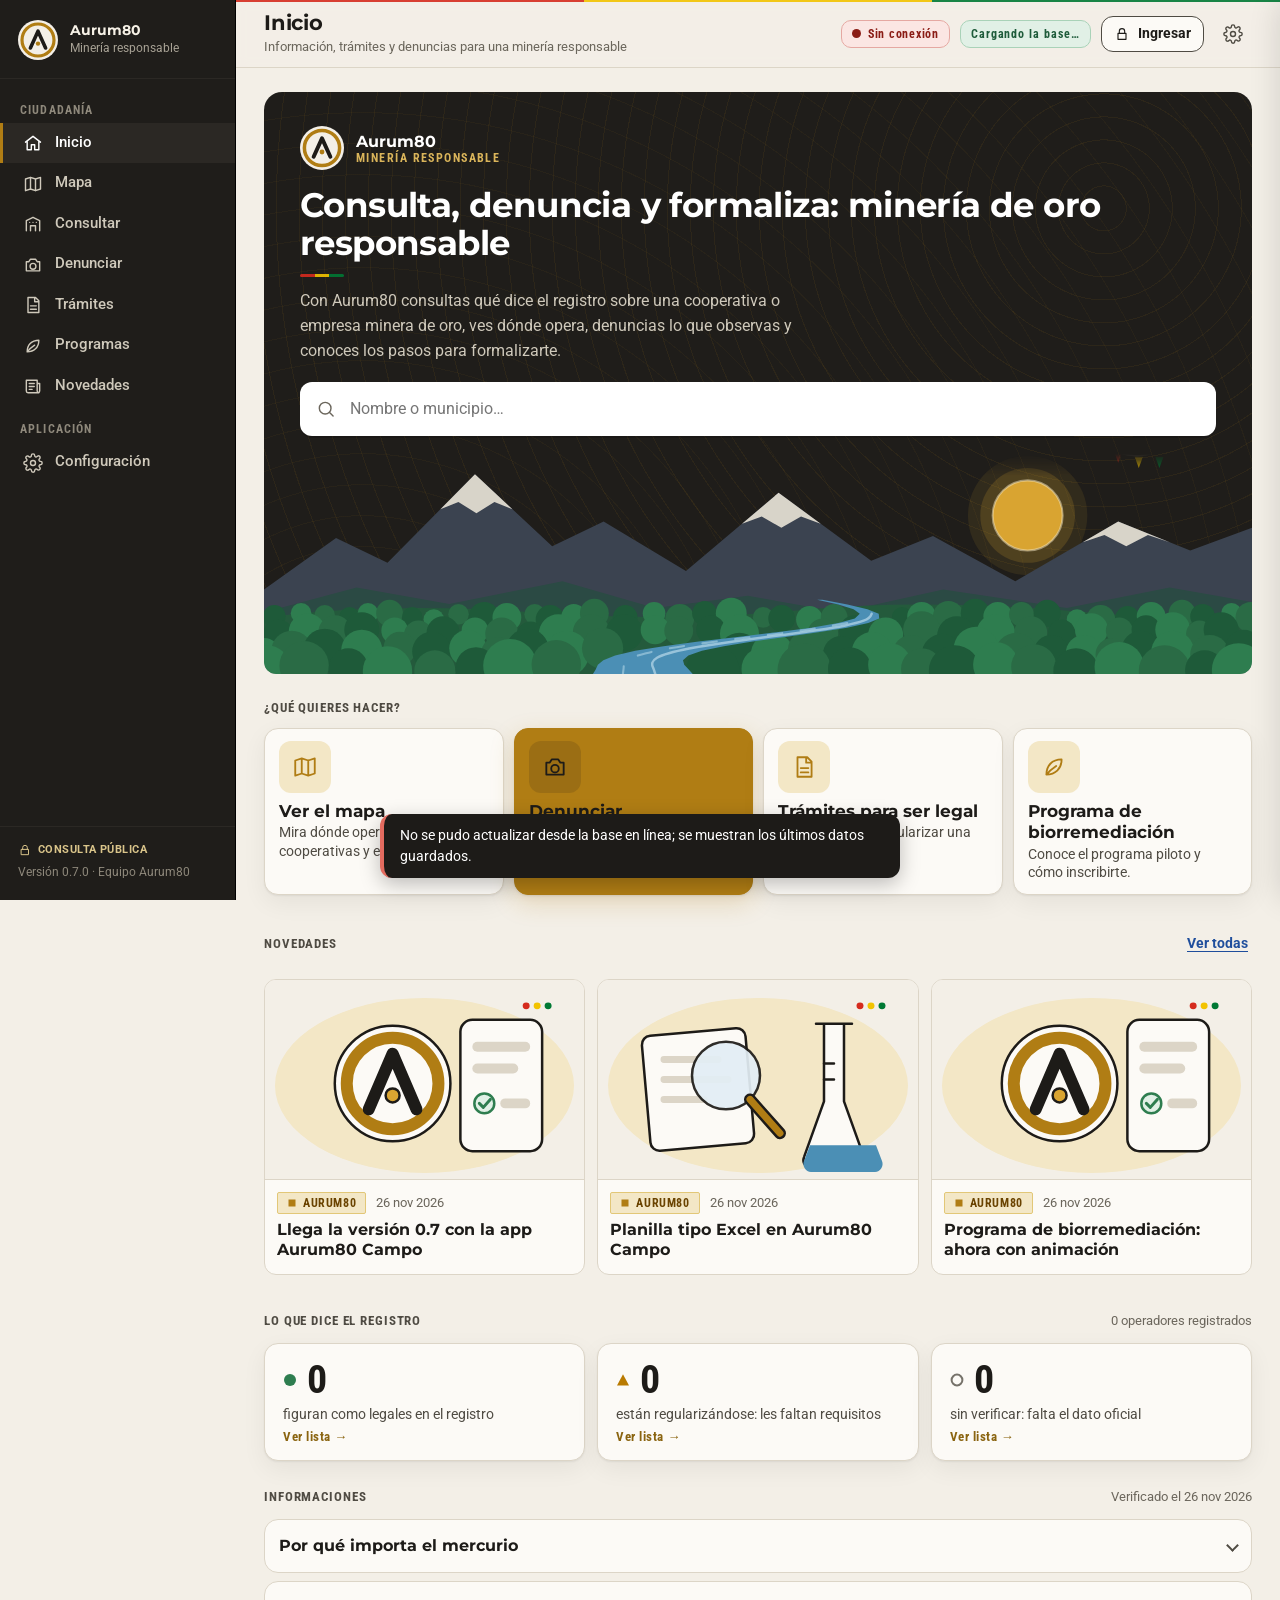
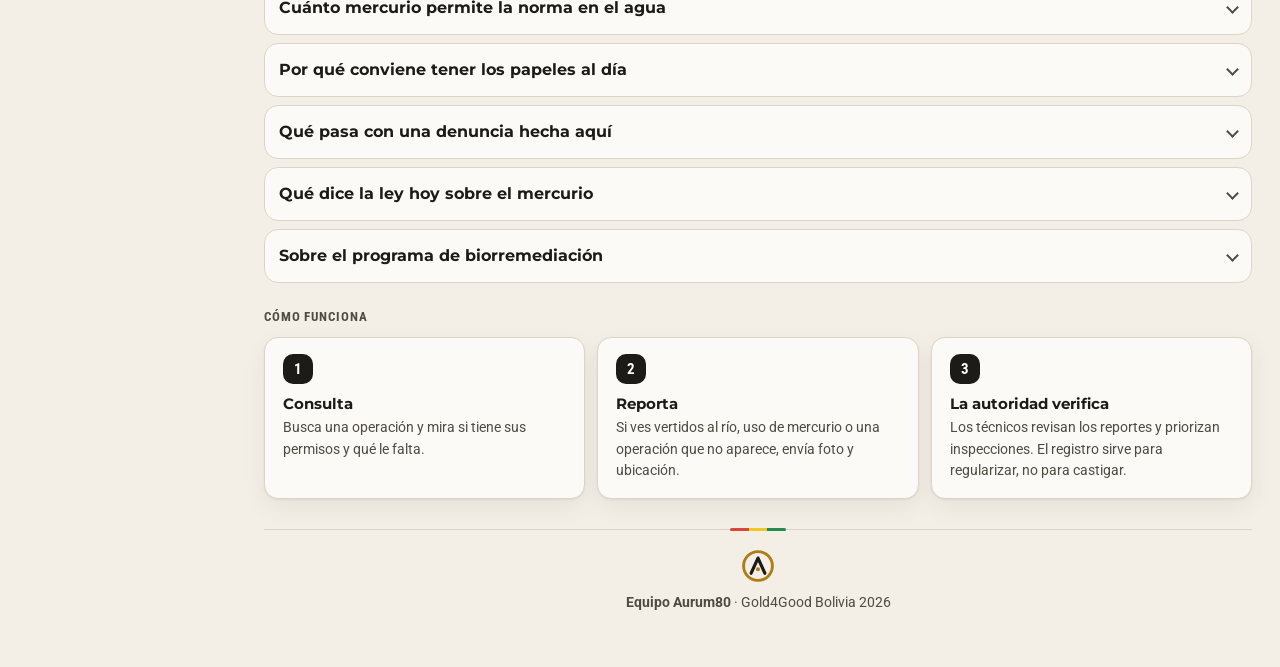
==== commit 1b145973: "app actualizada" ====
--- a/index.html
+++ b/index.html
@@ -4,15 +4,15 @@
   <meta charset="utf-8">
   <meta name="viewport" content="width=device-width, initial-scale=1">
   <meta name="theme-color" content="#1F1D1A">
-  <meta name="description" content="Consulta la situación legal de operaciones mineras, mira el mapa de operaciones y denuncia con foto y ubicación.">
+  <meta name="description" content="Información, trámites y denuncias para una minería responsable en Bolivia.">
   <link rel="manifest" href="manifest.webmanifest">
   <link rel="icon" type="image/png" href="icons/favicon-32.png">
   <link rel="apple-touch-icon" href="icons/apple-touch-icon.png">
   <meta name="apple-mobile-web-app-capable" content="yes">
   <meta name="mobile-web-app-capable" content="yes">
-  <meta name="apple-mobile-web-app-title" content="Control Minero">
+  <meta name="apple-mobile-web-app-title" content="Aurum80">
   <meta name="apple-mobile-web-app-status-bar-style" content="black">
-  <title>Registro y Control Minero · Prototipo</title>
+  <title>Aurum80 · Minería responsable en Bolivia</title>
   <link rel="stylesheet" href="css/fonts.css">
   <link rel="stylesheet" href="js/vendor/leaflet/leaflet.css">
   <link rel="stylesheet" href="css/base.css">
@@ -20,6 +20,12 @@
   <link rel="stylesheet" href="css/public.css">
   <link rel="stylesheet" href="css/acceso.css">
   <link rel="stylesheet" href="css/deteccion.css">
+  <link rel="stylesheet" href="css/publico2.css">
+  <link rel="stylesheet" href="css/autoridad.css">
+  <link rel="stylesheet" href="css/ilustraciones.css">
+  <link rel="stylesheet" href="css/animacion.css">
+  <link rel="stylesheet" href="css/novedades.css">
+  <link rel="stylesheet" href="css/motion.css">
 </head>
 <body>
   <a class="skip" href="#contenido">Saltar al contenido</a>
@@ -40,12 +46,15 @@
   <script src="js/data/seed.js"></script>
   <script src="js/data/rios.js"></script>
   <script src="js/data/hidro-zona.js"></script>
+  <script src="js/data/normativa.js"></script>
+  <script src="js/data/novedades.js"></script>
   <script src="js/core/store.js"></script>
   <script src="js/core/ui.js"></script>
   <script src="js/core/charts.js"></script>
   <script src="js/core/basemap.js"></script>
   <script src="js/core/hidro.js"></script>
   <script src="js/core/pwa.js"></script>
+  <script src="js/core/motion.js"></script>
   <script src="js/core/app.js"></script>
 
   <!-- Módulos: cada archivo registra una sección. Para quitar una, borre su línea. -->
@@ -60,6 +69,14 @@
   <script src="js/modules/registro.js"></script>
   <script src="js/modules/buzon.js"></script>
   <script src="js/modules/deteccion.js"></script>
+  <script src="js/modules/tramites.js"></script>
+  <script src="js/modules/programas.js"></script>
+  <script src="js/modules/novedades.js"></script>
+  <script src="js/modules/miestado.js"></script>
+  <script src="js/modules/solicitudes.js"></script>
+  <script src="js/modules/monitoreo.js"></script>
+  <script src="js/modules/riesgos.js"></script>
+  <script src="js/modules/muestras.js"></script>
   <script src="js/modules/configuracion.js"></script>
   <script src="js/modules/ingresar.js"></script>
 </body>
--- a/css/base.css
+++ b/css/base.css
@@ -8,7 +8,7 @@
   --surface: #FCFAF6;
   --ink: #1D1B18;
   --ink-2: #4F4B43;
-  --ink-3: #7C776C;
+  --ink-3: #6B665C;
   --line: #DCD5C7;
   --line-2: #EBE5D9;
   --gold: #B07D14;
@@ -129,3 +129,6 @@
   .topbar { position: static; background: none; border-bottom: 2px solid #000; }
   body { background: #fff; }
 }
+
+/* Menú lateral: si hay muchas secciones (autoridades) se desplaza dentro de su columna. */
+.side .nav { overflow-y: auto; min-height: 0; }
--- a/css/components.css
+++ b/css/components.css
@@ -4,7 +4,7 @@
 
 /* ---- Tarjeta ---- */
 .card { background: var(--surface); border: 1px solid var(--line); border-radius: var(--radius); }
-.card__head { display: flex; align-items: center; justify-content: space-between; gap: 12px; padding: 14px 18px 12px; border-bottom: 1px solid var(--line-2); }
+.card__head { display: flex; flex-wrap: wrap; align-items: center; justify-content: space-between; gap: 8px 12px; padding: 14px 18px 12px; border-bottom: 1px solid var(--line-2); }
 .card__actions { display: flex; gap: 8px; flex-wrap: wrap; }
 .card__body { padding: 16px 18px 18px; }
 .card--flush .card__body { padding: 0; }
@@ -51,6 +51,7 @@
 .btn--primary { background: var(--ink); color: #fff; border-color: var(--ink); } .btn--primary:hover { background: #38342E; }
 .btn--danger { color: var(--bad); border-color: #D9A29D; } .btn--danger:hover { background: #FBE3E0; }
 .btn:disabled { opacity: .5; cursor: not-allowed; }
+.btn--primary:disabled { opacity: 1; background: #D4CDBE; border-color: #D4CDBE; color: #4F4B43; }
 .icon-btn { border: 0; background: none; padding: 6px; color: var(--ink-2); border-radius: var(--radius); } .icon-btn:hover { background: var(--line-2); }
 .link { border: 0; background: none; padding: 0; color: var(--blue); text-decoration: underline; text-underline-offset: 2px; font-weight: 500; text-align: left; }
 .input { width: 100%; padding: 8px 10px; border: 1px solid var(--line); background: #fff; border-radius: var(--radius); min-height: 36px; }
@@ -72,6 +73,7 @@
 .tbl tr.clickable { cursor: pointer; } .tbl tr.clickable:hover td { background: #F6F1E5; } .tbl tr.clickable:focus-visible { outline-offset: -2px; }
 .cell-main { font-weight: 600; } .cell-sub { color: var(--ink-3); font-size: 12.5px; }
 .fresh { font-size: 12.5px; color: var(--ink-2); } .fresh.is-old { color: #8A5A00; } .fresh__flag { font-weight: 600; }
+@media (max-width: 700px) { .dl { grid-template-columns: 96px minmax(0, 1fr); gap: 6px 12px; } }
 @media (max-width: 700px) {
   .tbl thead { display: none; } .tbl, .tbl tbody, .tbl tr, .tbl td { display: block; width: 100%; }
   .tbl tr { padding: 10px 14px; border-bottom: 1px solid var(--line); } .tbl td { border: 0; padding: 3px 0; text-align: left !important; }
@@ -79,11 +81,11 @@
 }
 
 /* ---- Panel lateral de detalle ---- */
-.scrim { position: fixed; inset: 0; background: rgba(29, 27, 24, .35); opacity: 0; pointer-events: none; transition: opacity .18s; z-index: 900; }
+.scrim { position: fixed; inset: 0; background: rgba(29, 27, 24, .35); opacity: 0; pointer-events: none; transition: opacity var(--dur-2, 240ms) var(--ease-io, cubic-bezier(.4, 0, .2, 1)); z-index: 900; }
 .drawer { position: fixed; z-index: 950; top: 0; right: 0; bottom: 0; width: min(460px, 100%); background: var(--surface); border-left: 1px solid var(--ink-2); display: flex; flex-direction: column; transform: translateX(102%); transition: transform .2s ease; box-shadow: -12px 0 30px rgba(0,0,0,.12); }
 body.drawer-open .drawer { transform: none; } body.drawer-open .scrim { opacity: 1; pointer-events: auto; }
 .drawer__head { display: flex; justify-content: space-between; gap: 12px; padding: 18px 20px 14px; border-bottom: 1px solid var(--line); }
-.kicker { font: 700 12px var(--f-cond); letter-spacing: .06em; text-transform: uppercase; color: var(--gold); margin-bottom: 4px; }
+.kicker { font: 700 12px var(--f-cond); letter-spacing: .06em; text-transform: uppercase; color: var(--value); margin-bottom: 4px; }
 .drawer__sub { color: var(--ink-3); font-size: 13px; margin-top: 3px; }
 .drawer__body { padding: 16px 20px 24px; overflow-y: auto; flex: 1; }
 .drawer__body h4:first-child { margin-top: 0; }
@@ -113,7 +115,9 @@
 
 /* ---- Toast y tooltip ---- */
 .toasts { position: fixed; z-index: 1200; left: 50%; bottom: 22px; transform: translateX(-50%); display: grid; gap: 8px; width: min(520px, calc(100% - 24px)); }
-.toast { background: var(--ink); color: #fff; padding: 11px 16px; border-left: 4px solid var(--gold); font-size: 13.5px; box-shadow: 0 6px 20px rgba(0,0,0,.25); transition: opacity .3s; } .toast.warn { border-left-color: #E36B5F; } .toast.out { opacity: 0; }
+.toast { background: var(--ink); color: #fff; padding: 11px 16px; border-left: 4px solid var(--gold); font-size: 13.5px; box-shadow: 0 6px 20px rgba(0,0,0,.25); animation: toast-in var(--dur-2, 240ms) var(--ease-out, cubic-bezier(.2, .8, .2, 1)) backwards; transition: opacity var(--dur-2, 240ms) var(--ease-io, ease), transform var(--dur-2, 240ms) var(--ease-io, ease); } .toast.warn { border-left-color: #E36B5F; } .toast.out { opacity: 0; transform: translateY(8px); }
+@keyframes toast-in { from { opacity: 0; transform: translateY(14px); } to { opacity: 1; transform: none; } }
+@media (prefers-reduced-motion: reduce) { .toast { animation: none; transition: none; } .drawer, .scrim { transition: none; } }
 .tip { position: fixed; z-index: 1300; display: none; pointer-events: none; background: var(--ink); color: #fff; padding: 7px 10px; font-size: 12.5px; max-width: 280px; } .tip__sub { color: #D9C48A; }
 
 /* ---- Gráficos ---- */
@@ -166,6 +170,7 @@
 .denlist__row { width: 100%; display: grid; grid-template-columns: 56px minmax(0, 1fr) auto; gap: 12px; align-items: center; padding: 10px 2px; border: 0; background: none; text-align: left; } .denlist__row:hover { background: #F6F1E5; }
 .denlist__thumb { width: 56px; height: 56px; object-fit: cover; border: 1px solid var(--line); } .denlist__thumb--empty { display: grid; place-items: center; background: #ECE8DF; color: var(--ink-3); }
 .denlist__main { display: grid; min-width: 0; }
+.denlist__chips { display: grid; gap: 4px; justify-items: end; }
 
 /* ---- Datos ---- */
 .tags { display: flex; flex-wrap: wrap; gap: 6px; margin: 8px 0; } .tag { font: 12px var(--f-mono); padding: 3px 8px; background: #EFE9DC; border: 1px solid var(--line); } .tag--muted { color: var(--ink-3); background: none; } .tag--btn { cursor: pointer; } .tag--btn:hover { background: var(--gold-soft); }
--- a/css/public.css
+++ b/css/public.css
@@ -7,11 +7,34 @@
 .brand { text-decoration: none; color: inherit; }
 .nav__group { padding: 16px 20px 6px; font: 700 11.5px var(--f-cond); letter-spacing: .1em; text-transform: uppercase; color: #8E887B; }
 .nav__group:first-child { padding-top: 6px; }
-.nav__mobile-tec { display: none !important; }
-@media (max-width: 860px) {
-  .nav__group, .nav__tec { display: none !important; }
-  .nav__mobile-tec { display: flex !important; }
-}
+.brand__logo { width: 40px; height: 40px; flex: none; display: block; background: var(--paper); border-radius: 50%; }
+.nav__mas { display: none; }
+
+/* Celular: barra inferior con 4 accesos y "Más". Respeta la barra de gestos (safe-area). */
+@media (max-width: 860px) {
+  .app { padding-bottom: calc(62px + env(safe-area-inset-bottom, 0px)); }
+  .side { height: calc(62px + env(safe-area-inset-bottom, 0px)); padding-bottom: env(safe-area-inset-bottom, 0px); }
+  .nav__group, .nav__sec { display: none !important; }
+  .nav__mas { display: flex; flex: 1; flex-direction: column; align-items: center; justify-content: center; gap: 3px; padding: 6px 2px; font: inherit; font-size: 11px; color: #CFC9BB; background: none; border: 0; border-top: 3px solid transparent; min-height: 48px; }
+  .nav a { font-size: 11px; min-height: 48px; }
+  .nav__mas.is-active { border-top-color: var(--gold); }
+  .view--mapa { height: calc(100vh - var(--topbar-h) - 62px - env(safe-area-inset-bottom, 0px)); height: calc(100dvh - var(--topbar-h) - 62px - env(safe-area-inset-bottom, 0px)); }
+}
+
+/* ---- Hoja "Más" (celular) ---- */
+.sheet { position: fixed; inset: 0; z-index: 1200; display: flex; align-items: flex-end; }
+.sheet__scrim { position: absolute; inset: 0; background: rgba(20, 18, 15, .55); }
+.sheet__panel { position: relative; width: 100%; max-height: 82vh; overflow-y: auto; background: var(--paper); border-radius: 16px 16px 0 0; padding: 8px 16px calc(20px + env(safe-area-inset-bottom, 0px)); box-shadow: 0 -10px 30px rgba(0,0,0,.3); animation: sheet-in .2s ease-out; }
+.sheet__handle { width: 40px; height: 4px; border-radius: 2px; background: var(--line); margin: 4px auto 10px; }
+.sheet__head { display: flex; align-items: center; justify-content: space-between; margin-bottom: 6px; font: 700 17px var(--f-serif); }
+.sheet__group { margin: 14px 2px 8px; font: 700 12px var(--f-cond); letter-spacing: .1em; text-transform: uppercase; color: var(--ink-3); }
+.sheet__grid { display: grid; grid-template-columns: repeat(3, minmax(0, 1fr)); gap: 10px; }
+.sheet__item { display: flex; flex-direction: column; align-items: center; justify-content: center; gap: 6px; min-height: 84px; padding: 10px 6px; text-align: center; text-decoration: none; color: var(--ink); background: var(--surface); border: 1px solid var(--line); border-radius: var(--radius); font: 600 13px/1.2 var(--f-sans); }
+.sheet__item svg { color: var(--gold); }
+.sheet__item.is-active { border-color: var(--ink); background: var(--gold-soft); }
+@keyframes sheet-in { from { transform: translateY(24px); opacity: .6; } to { transform: none; opacity: 1; } }
+@media (min-width: 861px) { .sheet { display: none; } }
+@media (prefers-reduced-motion: reduce) { .sheet__panel { animation: none; } * { scroll-behavior: auto !important; } }
 
 /* ---- Botones extra ---- */
 .btn--block { width: 100%; justify-content: center; }
@@ -67,19 +90,19 @@
 /* Bloques de portada */
 .block { margin-top: 26px; }
 .block__head { display: flex; align-items: baseline; justify-content: space-between; gap: 12px; margin-bottom: 12px; }
-.stat-links { display: grid; grid-template-columns: repeat(4, minmax(0, 1fr)); gap: 12px; }
-.stat-link { display: grid; gap: 4px; text-align: left; padding: 16px 18px; background: var(--surface); border: 1px solid var(--line); border-radius: var(--radius); transition: border-color .12s, transform .12s; }
+.stat-links { display: grid; grid-template-columns: repeat(auto-fit, minmax(210px, 1fr)); gap: 12px; }
+.stat-link { display: grid; grid-template-rows: auto 1fr auto; align-content: stretch; gap: 4px; text-align: left; padding: 16px 18px; background: var(--surface); border: 1px solid var(--line); border-radius: var(--radius); transition: border-color .12s, transform .12s; }
 .stat-link:hover { border-color: var(--ink-2); transform: translateY(-1px); }
 .stat-link__top { display: flex; align-items: center; gap: 10px; }
 .stat-link__n { font: 700 40px/1 var(--f-cond); font-variant-numeric: tabular-nums; }
-.stat-link__txt { color: var(--ink-2); font-size: 14px; min-height: 2.6em; }
-.stat-link__go { font: 700 13px var(--f-cond); letter-spacing: .04em; color: var(--gold); }
+.stat-link__txt { color: var(--ink-2); font-size: 14px; }
+.stat-link__go { font: 700 13px var(--f-cond); letter-spacing: .04em; color: var(--value); }
 .banner-link { margin-top: 12px; width: 100%; display: flex; align-items: center; gap: 16px; text-align: left; padding: 14px 18px; background: #F2EEF9; border: 1px solid #D3C5EA; border-left: 4px solid var(--pasivo-2); border-radius: var(--radius); }
 .banner-link:hover { border-color: var(--pasivo-2); }
 .banner-link__n { font: 700 34px/1 var(--f-cond); color: var(--pasivo-1); }
 .banner-link > span:nth-child(2) { flex: 1; }
 .how { list-style: none; margin: 0; padding: 0; display: grid; grid-template-columns: repeat(3, minmax(0, 1fr)); gap: 12px; }
-.how li { display: grid; gap: 4px; padding: 16px 18px; background: var(--surface); border: 1px solid var(--line); border-radius: var(--radius); }
+.how li { display: grid; align-content: start; gap: 4px; padding: 16px 18px; background: var(--surface); border: 1px solid var(--line); border-radius: var(--radius); }
 .how__n { width: 30px; height: 30px; display: grid; place-items: center; background: var(--ink); color: #fff; font: 700 15px var(--f-cond); margin-bottom: 6px; }
 .how strong { font: 700 15px var(--f-serif); }
 .how span:last-child { color: var(--ink-2); font-size: 14px; }
@@ -93,7 +116,7 @@
 .filter-chip__n { font: 700 13px var(--f-cond); color: var(--ink-3); }
 .filter-chip.is-on .filter-chip__n { color: #D9C48A; }
 .op-cards { display: grid; grid-template-columns: repeat(auto-fill, minmax(280px, 1fr)); gap: 12px; }
-.op-card { display: grid; gap: 6px; text-align: left; padding: 14px 16px 12px; background: var(--surface); border: 1px solid var(--line); border-left: 4px solid var(--estado, var(--ink-3)); border-radius: var(--radius); transition: border-color .12s, transform .12s; }
+.op-card { display: flex; flex-direction: column; align-items: stretch; gap: 6px; text-align: left; padding: 14px 16px 12px; background: var(--surface); border: 1px solid var(--line); border-left: 4px solid var(--estado, var(--ink-3)); border-radius: var(--radius); transition: border-color .12s, transform .12s; }
 .op-card:hover { border-color: var(--ink-2); border-left-color: var(--estado); transform: translateY(-1px); }
 .op-card__top { display: flex; justify-content: space-between; align-items: center; gap: 8px; }
 .op-card__id { color: var(--ink-3); font-size: 12px; }
@@ -101,8 +124,9 @@
 .op-card__place { color: var(--ink-2); font-size: 13.5px; }
 .op-card__req { display: grid; gap: 4px; margin-top: 4px; }
 .op-card__reqtxt { font-size: 12.5px; color: var(--ink-2); }
-.op-card__foot { display: flex; justify-content: space-between; align-items: center; gap: 8px; border-top: 1px solid var(--line-2); padding-top: 8px; margin-top: 4px; }
-.op-card__go { font: 700 13px var(--f-cond); color: var(--gold); white-space: nowrap; }
+.op-card__foot { display: flex; justify-content: space-between; align-items: center; gap: 8px; border-top: 1px solid var(--line-2); padding-top: 8px; margin-top: auto; }
+.op-card__req { margin-bottom: 4px; }
+.op-card__go { font: 700 13px var(--f-cond); color: var(--value); white-space: nowrap; }
 .empty-cta { text-align: center; padding: 34px 16px; background: var(--surface); border: 1px dashed var(--line); }
 
 /* ---- Mapa interactivo ---- */
@@ -123,7 +147,7 @@
 .map-fab--wide:hover { background: #38342E; }
 .here-popup .leaflet-popup-content-wrapper { border-radius: 3px; border: 1px solid var(--ink-2); box-shadow: 0 8px 26px rgba(0,0,0,.25); }
 .here-popup .leaflet-popup-content { margin: 14px 16px; font: 14px/1.45 var(--f-sans); }
-.here__kicker { font: 700 12.5px var(--f-cond); letter-spacing: .08em; text-transform: uppercase; color: var(--gold); }
+.here__kicker { font: 700 12.5px var(--f-cond); letter-spacing: .08em; text-transform: uppercase; color: var(--value); }
 .here__coord { color: var(--ink-3); font-size: 12px; margin-bottom: 8px; }
 .here__list { list-style: none; margin: 0 0 8px; padding: 0; border-top: 1px solid var(--line-2); }
 .here__item { width: 100%; display: flex; align-items: center; gap: 8px; padding: 7px 2px; border: 0; border-bottom: 1px solid var(--line-2); background: none; text-align: left; }
@@ -153,7 +177,10 @@
 .option__text { display: grid; gap: 2px; }
 .option__title { font-weight: 600; font-size: 15px; }
 .option__help { font-size: 13px; color: var(--ink-2); }
-.wizard__foot { display: flex; justify-content: space-between; align-items: center; gap: 10px; margin-top: 20px; padding-top: 16px; border-top: 1px solid var(--line-2); }
+.wizard__hint { flex: 1 1 100%; order: -1; font-size: 13px; line-height: 1.3; color: var(--ink-2); }
+.wizard__hint:empty { display: none; }
+.wizard__foot > .btn:last-child { margin-left: auto; }
+.wizard__foot { display: flex; flex-wrap: wrap; justify-content: space-between; align-items: center; gap: 10px; margin-top: 20px; padding-top: 16px; border-top: 1px solid var(--line-2); }
 .dropzone { display: grid; justify-items: center; gap: 6px; padding: 26px 16px; border: 2px dashed var(--line); background: #fff; color: var(--ink-2); cursor: pointer; border-radius: var(--radius); margin-bottom: 18px; }
 .dropzone:hover { border-color: var(--ink-2); }
 .check--block { display: flex; align-items: flex-start; margin-top: 16px; padding: 12px 14px; background: #F7F3EA; border: 1px solid var(--line); }
@@ -164,14 +191,22 @@
 .success__code { display: inline-block; padding: 8px 14px; background: #F3EDDD; border: 1px solid #E5D9B7; margin-bottom: 14px; }
 .success__code strong { font-size: 16px; letter-spacing: .06em; }
 .success p { max-width: 46ch; margin: 0 auto 16px; color: var(--ink-2); }
+.success .row-gap .btn { flex: 1 1 180px; justify-content: center; }
 
 @media (max-width: 1100px) { .stat-links { grid-template-columns: repeat(2, minmax(0, 1fr)); } }
 @media (max-width: 860px) {
   .hero { grid-template-columns: 1fr; padding: 24px 18px; }
   .hero__title { font-size: 27px; }
   .how { grid-template-columns: 1fr; }
-  .steps__label { font-size: 12px; }
-  .map-fabs { bottom: 24px; }
+  .steps { gap: 4px; }
+  .steps button { gap: 6px; padding: 10px 2px 8px; }
+  .steps__n { width: 22px; height: 22px; font-size: 12px; }
+  .steps__label { font-size: 11.5px; letter-spacing: 0; }
+  .map-fabs { bottom: 54px; }
+}
+@media (max-width: 380px) {
+  .steps button { flex-direction: column; align-items: flex-start; gap: 4px; }
+  .steps__label { font-size: 11px; }
 }
 
 /* ---- Ríos y canales ---- */
@@ -201,6 +236,18 @@
 .map-sync__btn:hover:not(:disabled) { background: #F6F1E5; }
 .map-sync__btn:disabled { opacity: .6; }
 @media (max-width: 860px) {
-  .map-sync { bottom: 58px; flex-wrap: nowrap; white-space: nowrap; max-width: calc(100% - 28px - 150px); font-size: 12px; gap: 8px; padding: 5px 6px 5px 9px; }
+  .map-sync { bottom: 54px; flex-wrap: nowrap; white-space: nowrap; max-width: calc(100% - 28px - 150px); font-size: 12px; gap: 8px; padding: 5px 6px 5px 9px; }
+  .water-status { left: 14px; right: auto; bottom: 106px; transform: none; max-width: calc(100% - 28px - 62px); text-align: left; font-size: 12.5px; }
   .map-sync__full, .map-sync__lbl { display: none; } .map-sync__short { display: inline; overflow: hidden; text-overflow: ellipsis; }
 }
+
+/* ---- Barra superior en celular: más espacio para el título ---- */
+@media (max-width: 860px) {
+  .topbar__right .icon-btn { display: none; }          /* Ajustes está en "Más" */
+  .conn__short { display: none; }
+  .conn { padding: 8px; min-height: 32px; }
+  .account__txt { display: none !important; }
+  .account { padding: 8px 10px; }
+  .topbar__title h1 { font-size: 19px; }
+}
+.sheet__head .icon-btn { min-width: 44px; min-height: 44px; }
--- a/css/acceso.css
+++ b/css/acceso.css
@@ -48,7 +48,7 @@
 /* ---- Ingresar ---- */
 .login { display: grid; grid-template-columns: minmax(0, 460px) minmax(0, 340px); gap: 24px; align-items: start; justify-content: center; padding-top: 12px; }
 .login__card .card__body { padding: 26px 26px 22px; }
-.login__kicker { font: 700 12px var(--f-cond); letter-spacing: .12em; text-transform: uppercase; color: var(--gold); margin-bottom: 6px; }
+.login__kicker { font: 700 12px var(--f-cond); letter-spacing: .12em; text-transform: uppercase; color: var(--value); margin-bottom: 6px; }
 .login__title { font: 700 24px/1.2 var(--f-serif); margin-bottom: 8px; }
 .login__form { margin-top: 16px; }
 .login__form .input { min-height: 44px; font-size: 16px; }   /* 16 px evita el zoom automático en iPhone */
@@ -65,7 +65,7 @@
 .reg__item:hover { background: var(--line-2); }
 .reg__item.is-on { background: var(--gold-soft); box-shadow: inset 3px 0 0 var(--gold); }
 .reg__set { border: 0; padding: 0; margin: 0 0 14px; }
-.reg__set legend { font: 700 13px var(--f-cond); letter-spacing: .08em; text-transform: uppercase; color: var(--gold); padding: 0; margin-bottom: 8px; }
+.reg__set legend { font: 700 13px var(--f-cond); letter-spacing: .08em; text-transform: uppercase; color: var(--value); padding: 0; margin-bottom: 8px; }
 .reg__grid { display: grid; grid-template-columns: repeat(auto-fill, minmax(190px, 1fr)); column-gap: 14px; }
 .reg__form .input { min-height: 40px; }
 @media (max-width: 860px) {
--- a/css/publico2.css
+++ b/css/publico2.css
@@ -0,0 +1,221 @@
+/* ==========================================================================
+   Estilos de Inicio, Trámites, Programas, Mi estado e Ingresar
+   (perfil público y cooperativas). Móvil primero. Reutiliza los tokens de base.css.
+   Todo lo nuevo lleva el prefijo p2- para no chocar con otras hojas.
+   ========================================================================== */
+
+/* Base común: botones táctiles de 48 px y texto que nunca desborda a 390 px. */
+.p2 { min-width: 0; }
+.p2, .p2 * { overflow-wrap: anywhere; }
+.p2 .btn { min-height: 48px; padding: 10px 18px; font-size: 15px; justify-content: center; }
+.p2 .input { min-height: 48px; font-size: 16px; }
+.p2 textarea.input { min-height: 96px; }
+.p2 :focus-visible { outline: 3px solid var(--blue); outline-offset: 2px; }
+.p2-lead { font-size: 16px; color: var(--ink-2); margin: 0 0 14px; }
+.p2-sub { font: 700 12.5px var(--f-cond); letter-spacing: .08em; text-transform: uppercase; color: var(--ink-3); margin: 0 0 8px; }
+.p2-acciones { display: flex; flex-wrap: wrap; gap: 10px; margin-top: 14px; }
+.p2-acciones .btn { flex: 1 1 220px; }
+.p2-ref { display: inline-flex; align-items: center; gap: 6px; padding: 4px 10px; line-height: 1.25; font: 700 12px var(--f-cond); letter-spacing: .05em; text-transform: uppercase; background: #FBEFD0; border: 1px solid #E2C777; color: #6A4300; border-radius: 2px; }
+.p2-fuente { font-size: 13px; color: var(--ink-3); margin: 8px 0 0; }
+.p2-fuente a { color: var(--blue); font-weight: 500; }
+.p2-vacio { padding: 22px 16px; text-align: center; color: var(--ink-2); background: var(--surface); border: 1px dashed var(--line); border-radius: var(--radius); }
+
+/* ---- Inicio: portada ---- */
+.hero--p2 { display: block; padding: 22px 18px 20px; }
+.hero--p2 .hero__title { max-width: none; font-size: 27px; }
+.hero--p2 .hero__lead { margin-bottom: 18px; }
+.p2-marca { display: flex; align-items: center; gap: 12px; margin-bottom: 16px; }
+.p2-marca__logo { width: 44px; height: 44px; flex: none; display: block; background: var(--paper); border-radius: 50%; }
+.p2-marca__txt { display: grid; line-height: 1.2; }
+.p2-marca__txt strong { font: 700 16px var(--f-serif); color: #fff; }
+.p2-marca__txt span { font: 700 12px var(--f-cond); letter-spacing: .12em; text-transform: uppercase; color: #D9B45A; }
+.p2-instalar { margin-top: 14px; display: flex; flex-wrap: wrap; gap: 10px; align-items: center; }
+.p2-instalar .btn { background: transparent; border-color: #D9B45A; color: #F6F1E6; }
+.p2-instalar .btn:hover { background: rgba(217, 180, 90, .16); }
+.p2-instalar__txt { font-size: 13.5px; color: #CFC9BB; flex: 1 1 200px; }
+
+/* Accesos grandes */
+.p2-accesos { list-style: none; margin: 0; padding: 0; display: grid; gap: 10px; grid-template-columns: minmax(0, 1fr); }
+.p2-acceso { display: grid; grid-template-columns: 52px minmax(0, 1fr) auto; column-gap: 14px; align-items: center; min-height: 76px; padding: 12px 14px; text-decoration: none; color: var(--ink); background: var(--surface); border: 1px solid var(--line); border-radius: var(--radius); transition: border-color .12s, transform .12s; }
+.p2-acceso:hover { border-color: var(--ink-2); transform: translateY(-1px); }
+.p2-acceso__icon { width: 52px; height: 52px; display: grid; place-items: center; background: var(--gold-soft); color: var(--gold); border-radius: 2px; }
+.p2-acceso__txt { display: grid; gap: 1px; min-width: 0; }
+.p2-acceso__title { font: 700 17px/1.25 var(--f-serif); }
+.p2-acceso__desc { font-size: 13.5px; color: var(--ink-2); line-height: 1.4; }
+.p2-acceso__go { color: var(--ink-3); display: flex; }
+.p2-acceso--primary { background: var(--gold); border-color: var(--gold); }
+.p2-acceso--primary .p2-acceso__icon { background: rgba(29, 27, 24, .14); color: #1D1B18; }
+.p2-acceso--primary .p2-acceso__desc { color: #2E2308; }
+.p2-acceso--primary .p2-acceso__go { color: #1D1B18; }
+.p2-acceso--primary:hover { border-color: var(--ink); }
+.p2-acceso--sesion { background: #E1F0E6; border-color: #A9D2B8; }
+.p2-acceso--sesion .p2-acceso__icon { background: #fff; color: var(--ok); }
+
+/* Informaciones (acordeón) */
+.p2-info { display: grid; gap: 8px; }
+.p2-info details { background: var(--surface); border: 1px solid var(--line); border-radius: var(--radius); }
+.p2-info summary { display: flex; align-items: center; gap: 10px; min-height: 52px; padding: 10px 14px; cursor: pointer; list-style: none; font: 700 15.5px/1.3 var(--f-serif); }
+.p2-info summary::-webkit-details-marker { display: none; }
+.p2-info summary::after { content: ""; flex: none; margin-left: auto; width: 9px; height: 9px; border-right: 2px solid var(--ink-2); border-bottom: 2px solid var(--ink-2); transform: rotate(45deg); transition: transform .15s; }
+.p2-info details[open] summary::after { transform: rotate(-135deg); }
+.p2-info details[open] summary { border-bottom: 1px solid var(--line-2); background: #F7F3EA; }
+.p2-info__tit { flex: 1; min-width: 0; }
+.p2-info__body { padding: 12px 14px 14px; font-size: 15px; line-height: 1.6; }
+.p2-info__body p { margin: 0 0 10px; }
+
+/* Pie de portada */
+.p2-pie { margin-top: 30px; padding: 18px 12px 6px; display: flex; flex-direction: column; align-items: center; gap: 8px; text-align: center; border-top: 1px solid var(--line); color: var(--ink-2); font-size: 13.5px; }
+.p2-pie img { width: 36px; height: 36px; display: block; background: var(--paper); border-radius: 50%; }
+
+/* ---- Aviso general ---- */
+.p2-aviso { display: flex; gap: 10px; align-items: flex-start; padding: 12px 14px; background: #F3EDDD; border: 1px solid #E5D9B7; border-left: 4px solid var(--gold); border-radius: var(--radius); font-size: 14.5px; line-height: 1.5; }
+.p2-aviso svg { flex: none; margin-top: 2px; color: var(--gold); }
+.p2-aviso--demo { background: #FBEFD0; border-color: #E2C777; border-left-color: var(--mid); }
+.p2-aviso--error { background: #FBE6E3; border-color: #E5A8A2; border-left-color: var(--bad); }
+.p2-aviso--ok { background: #E1F0E6; border-color: #A9D2B8; border-left-color: var(--ok); }
+
+/* ---- Trámites: pasos verticales ---- */
+.p2-pasos { list-style: none; margin: 0; padding: 0; }
+.p2-paso { position: relative; display: grid; grid-template-columns: 40px minmax(0, 1fr); column-gap: 12px; padding-bottom: 14px; }
+.p2-paso::before { content: ""; position: absolute; left: 19px; top: 40px; bottom: 0; width: 2px; background: var(--line); }
+.p2-paso:last-child::before { display: none; }
+.p2-paso__n { width: 38px; height: 38px; display: grid; place-items: center; background: var(--surface); border: 2px solid var(--ink-2); color: var(--ink); font: 700 17px var(--f-cond); border-radius: 50%; position: relative; z-index: 1; }
+.p2-paso.is-listo .p2-paso__n { background: var(--ok); border-color: var(--ok); color: #fff; }
+.p2-paso.is-proceso .p2-paso__n { border-color: var(--mid); }
+.p2-paso.is-faltante .p2-paso__n { border-color: var(--bad); }
+.p2-paso.is-siguiente .p2-paso__n { background: var(--ink); border-color: var(--ink); color: #fff; }
+.p2-paso__card { background: var(--surface); border: 1px solid var(--line); border-radius: var(--radius); padding: 12px 14px 14px; min-width: 0; }
+.p2-paso.is-siguiente .p2-paso__card { border: 2px solid var(--gold); padding: 11px 13px 13px; background: #FFFBF0; }
+.p2-paso__tags { display: flex; flex-wrap: wrap; gap: 6px; margin-bottom: 6px; }
+.p2-paso__title { font: 700 17px/1.3 var(--f-serif); text-transform: none; letter-spacing: 0; color: var(--ink); margin: 0 0 4px; }
+.p2-paso__inst { display: flex; align-items: flex-start; gap: 6px; font-size: 14px; color: var(--ink-2); margin-bottom: 8px; }
+.p2-paso__inst svg { flex: none; color: var(--gold); margin-top: 3px; }
+.p2-paso__det { margin: 0 0 8px; font-size: 15px; line-height: 1.55; }
+.p2-paso__meta { display: grid; gap: 2px; font-size: 13.5px; color: var(--ink-2); margin: 0 0 10px; }
+.p2-paso__meta strong { color: var(--ink); font-weight: 600; }
+.p2-paso__link { display: inline-flex; align-items: center; min-height: 44px; font-weight: 600; font-size: 14.5px; color: var(--blue); }
+.p2-estado { display: inline-flex; align-items: center; gap: 6px; padding: 3px 9px; border: 1px solid var(--line); background: var(--surface); font: 600 12.5px var(--f-sans); border-radius: 2px; white-space: nowrap; }
+.p2-estado--listo { background: #E1F0E6; border-color: #A9D2B8; color: #1E5B3A; }
+.p2-estado--proceso { background: #FBEFD0; border-color: #E2C777; color: #6A4300; }
+.p2-estado--faltante { background: #FBE6E3; border-color: #E5A8A2; color: #8A1C15; }
+.p2-estado--siguiente { background: var(--ink); border-color: var(--ink); color: #fff; }
+.p2-estado--pendiente { background: var(--blue-soft); border-color: #A9BCDD; color: #173A74; }
+.p2-estado--neutro { background: #ECE8DF; color: var(--ink-2); }
+
+/* ---- Programas ---- */
+.p2-programa { display: grid; gap: 14px; }
+.p2-programa h3 { font: 700 13px var(--f-cond); }
+.p2-programa__bloque { background: var(--surface); border: 1px solid var(--line); border-radius: var(--radius); padding: 14px 16px; }
+.p2-programa__bloque p, .p2-programa__bloque li { font-size: 15px; line-height: 1.6; }
+.p2-programa__bloque ul { margin: 0; padding-left: 20px; display: grid; gap: 4px; }
+.p2-inscribir { background: var(--surface); border: 2px solid var(--ink); border-radius: var(--radius); padding: 16px; display: grid; gap: 12px; }
+.p2-inscribir h3 { font: 700 17px var(--f-serif); text-transform: none; letter-spacing: 0; color: var(--ink); }
+.p2-inscribir .field { margin-bottom: 0; }
+.p2-solicitud { display: grid; gap: 6px; }
+.p2-solicitud__fila { display: flex; flex-wrap: wrap; align-items: center; gap: 8px; }
+
+/* ---- Mi estado ---- */
+.p2-miestado { display: grid; gap: 16px; }
+.p2-col { display: contents; }   /* en celular los bloques se ordenan con order; en pantalla ancha cada .p2-col es una columna */
+.p2-resumen { order: 1; } .p2-siguiente { order: 2; } .p2-bloque[aria-label="Requisitos"] { order: 3; } .p2-bloque[aria-label="Inscripciones"] { order: 4; } .p2-miestado > .p2-acciones { order: 5; }
+.p2-miestado > * { margin: 0; }
+.p2-resumen { background: var(--surface); border: 1px solid var(--line); border-radius: var(--radius); padding: 16px; display: grid; gap: 10px; }
+.p2-resumen__nombre { font: 700 21px/1.2 var(--f-serif); }
+.p2-resumen__lugar { color: var(--ink-2); font-size: 14.5px; margin: 0; }
+.p2-prog { display: grid; gap: 6px; margin-top: 4px; }
+.p2-prog__fila { display: flex; align-items: baseline; justify-content: space-between; gap: 10px; }
+.p2-prog__n { font: 700 34px/1 var(--f-cond); font-variant-numeric: tabular-nums; }
+.p2-prog__n small { font: 500 15px var(--f-sans); color: var(--ink-3); }
+.p2-prog .meter { height: 12px; border-radius: 6px; }
+.p2-prog .meter__fill { background: var(--ok); }
+.p2-prog__txt { margin: 0; font-size: 14.5px; color: var(--ink-2); }
+.p2-siguiente { background: #FFFBF0; border: 2px solid var(--gold); border-radius: var(--radius); padding: 14px 16px; display: grid; gap: 8px; }
+.p2-siguiente__kicker { font: 700 12.5px var(--f-cond); letter-spacing: .1em; text-transform: uppercase; color: var(--value); margin: 0; }
+.p2-siguiente__title { font: 700 18px/1.3 var(--f-serif); text-transform: none; letter-spacing: 0; color: var(--ink); margin: 0; }
+.p2-siguiente p { margin: 0; font-size: 15px; }
+.p2-siguiente--listo { background: #E1F0E6; border-color: var(--ok); }
+.p2-siguiente--listo .p2-siguiente__kicker { color: #1E5B3A; }
+.p2-reqs { list-style: none; margin: 0; padding: 0; background: var(--surface); border: 1px solid var(--line); border-radius: var(--radius); }
+.p2-reqs li { display: flex; align-items: center; gap: 12px; min-height: 56px; padding: 10px 14px; border-bottom: 1px solid var(--line-2); }
+.p2-reqs li:last-child { border-bottom: 0; }
+.p2-reqs__label { flex: 1; min-width: 0; font-weight: 500; font-size: 15px; }
+.p2-reqs .p2-estado { flex: none; }
+@media (max-width: 370px) {
+  .p2-reqs li { flex-wrap: wrap; row-gap: 6px; }
+  .p2-reqs__label { flex-basis: calc(100% - 40px); }
+  .p2-reqs .p2-estado { margin-left: 32px; }
+}
+.p2-bloque { display: grid; gap: 10px; }
+.p2-bloque__head { display: flex; align-items: center; justify-content: space-between; gap: 10px; }
+.p2-ins { list-style: none; margin: 0; padding: 0; display: grid; gap: 8px; }
+.p2-ins li { background: var(--surface); border: 1px solid var(--line); border-radius: var(--radius); padding: 12px 14px; display: grid; gap: 4px; }
+.p2-ins__prog { font-weight: 600; font-size: 15px; }
+
+/* Estados de carga y error */
+.p2-carga { display: grid; gap: 10px; }
+.p2-carga__linea { height: 18px; border-radius: 3px; background: linear-gradient(90deg, var(--line-2) 0%, #F6F1E5 50%, var(--line-2) 100%); background-size: 200% 100%; animation: p2-brillo 1.4s ease-in-out infinite; }
+.p2-carga__linea--alta { height: 96px; }
+.p2-carga__txt { font-size: 14.5px; color: var(--ink-2); }
+@keyframes p2-brillo { from { background-position: 200% 0; } to { background-position: -200% 0; } }
+@media (prefers-reduced-motion: reduce) { .p2-carga__linea { animation: none; } .p2-acceso { transition: none; } .p2-acceso:hover { transform: none; } }
+
+/* ---- Ingresar ---- */
+.p2-login { display: grid; gap: 16px; grid-template-columns: minmax(0, 1fr); max-width: 980px; margin: 0 auto; }
+.p2-login__card { background: var(--surface); border: 1px solid var(--line); border-radius: var(--radius); padding: 20px 18px; }
+.p2-login__card h2 { font: 700 26px/1.2 var(--f-serif); margin-bottom: 6px; }
+.p2-login__form { margin-top: 14px; display: grid; gap: 4px; }
+.p2-login__form .check { min-height: 44px; font-size: 15px; margin: -4px 0 8px; }
+.p2-login__form .check input { width: 22px; height: 22px; }
+.p2-perfiles { list-style: none; margin: 0; padding: 0; display: grid; gap: 10px; }
+.p2-perfil { display: grid; grid-template-columns: 44px minmax(0, 1fr); column-gap: 12px; align-items: start; background: var(--surface); border: 1px solid var(--line); border-radius: var(--radius); padding: 12px 14px; }
+.p2-perfil__icon { width: 44px; height: 44px; display: grid; place-items: center; background: var(--gold-soft); color: var(--gold); border-radius: 2px; grid-row: span 2; }
+.p2-perfil strong { font: 700 15.5px/1.3 var(--f-serif); }
+.p2-perfil > span:not(.p2-perfil__icon) { font-size: 14px; color: var(--ink-2); line-height: 1.45; }
+.p2-perfil a { color: var(--blue); font-weight: 600; }
+.p2-sesion { display: grid; gap: 12px; }
+.p2-sesion__quien { display: flex; align-items: center; gap: 12px; }
+.p2-sesion__quien .p2-perfil__icon { grid-row: auto; flex: none; }
+.p2-sesion__quien strong { font: 700 18px/1.25 var(--f-serif); display: block; }
+.p2-sesion__quien div span { font-size: 14px; color: var(--ink-2); }
+.p2-login__otro { font-size: 14.5px; color: var(--ink-2); }
+
+/* Pantallas anchas */
+@media (min-width: 600px) {
+  .p2-accesos { grid-template-columns: repeat(2, minmax(0, 1fr)); }
+  .hero--p2 { padding: 28px 28px 26px; }
+}
+@media (min-width: 861px) {
+  .hero--p2 { padding: 34px 36px 30px; }
+  .hero--p2 .hero__title { font-size: 34px; }
+  .p2-login { grid-template-columns: minmax(0, 1.1fr) minmax(0, 1fr); align-items: start; }
+  .p2-login--una { grid-template-columns: minmax(0, 560px); justify-content: center; }
+  .p2-miestado { grid-template-columns: minmax(0, 1fr) minmax(0, 1fr); align-items: start; }
+  .p2-col { display: grid; gap: 16px; align-content: start; }
+  .p2-miestado > .p2-ancho { grid-column: 1 / -1; }
+  .p2-programa { grid-template-columns: minmax(0, 1fr) minmax(0, 1fr); align-items: start; }
+  .p2-programa > .p2-ancho { grid-column: 1 / -1; }
+  .p2-pasos-wrap { max-width: 760px; }
+}
+@media (min-width: 1200px) {
+  .p2-accesos { grid-template-columns: repeat(4, minmax(0, 1fr)); }
+  .p2-acceso { grid-template-columns: minmax(0, 1fr); row-gap: 8px; align-content: start; min-height: 150px; }
+  .p2-acceso__go { display: none; }
+}
+
+/* Avisos emergentes sobre la barra inferior del celular, y conteos impares a ancho completo. */
+@media (max-width: 860px) { .toasts { bottom: calc(76px + env(safe-area-inset-bottom, 0px)); } }
+@media (max-width: 1100px) { .stat-links .stat-link:last-child:nth-child(odd) { grid-column: 1 / -1; } }
+.p2-accesos li { display: flex; }
+.p2-accesos .p2-acceso { flex: 1; min-width: 0; }
+
+/* ---- Pulido final ---- */
+.p2-login__form .check, .p2 .toolbar .check { min-height: 44px; }
+.toolbar .check input, .p2 .check input { width: 20px; height: 20px; flex: none; }
+.settings .seg { justify-self: start; }
+.p2-reqs, .p2-info details { overflow: hidden; }
+@media (max-width: 860px) {
+  .hero--p2 .hero__title { font-size: 25px; line-height: 1.18; }
+  .toolbar .input { flex: 1 1 100%; width: 100%; }
+}
+.p2-login__form .p2-aviso { margin: 4px 0 10px; }
+.p2-login__form .btn--block { margin-top: 2px; }
--- a/css/autoridad.css
+++ b/css/autoridad.css
@@ -0,0 +1,221 @@
+/* Estilos del panel de autoridades: resumen, denuncias, solicitudes, monitoreo, riesgos y muestras.
+   Usa los tokens de base.css. Estados siempre con forma y color; botones de 44 px en pantalla táctil. */
+
+/* ---- Indicadores clicables del Resumen ---- */
+.akpis { display: grid; grid-template-columns: repeat(4, minmax(0, 1fr)); gap: 10px; }
+.akpi {
+  position: relative; display: grid; align-content: start; gap: 2px; min-width: 0; min-height: 44px; text-align: left;
+  padding: 14px 34px 12px 16px; background: var(--surface); border: 1px solid var(--line); border-top: 3px solid var(--ink-3); border-radius: var(--radius); color: var(--ink);
+}
+button.akpi { cursor: pointer; }
+button.akpi:hover { background: #F6F1E5; border-color: var(--ink-3); }
+button.akpi::after { content: "\203A"; position: absolute; right: 14px; top: 50%; transform: translateY(-50%); font: 700 22px/1 var(--f-cond); color: var(--ink-3); }
+.akpi--ok { border-top-color: var(--ok); } .akpi--mid { border-top-color: var(--mid); } .akpi--bad { border-top-color: var(--bad); }
+.akpi--risk { border-top-color: var(--pasivo-2); } .akpi--wait { border-top-color: var(--line); color: var(--ink-3); }
+.akpi__label { font: 700 12px/1.25 var(--f-cond); letter-spacing: .07em; text-transform: uppercase; color: var(--ink-2); }
+.akpi__value { font: 700 34px/1.05 var(--f-cond); font-variant-numeric: tabular-nums; margin: 4px 0 2px; }
+.akpi__sub { font-size: 12.5px; line-height: 1.35; color: var(--ink-3); }
+.abloque { margin-top: 16px; }
+
+/* ---- Barras horizontales simples ---- */
+.abars { list-style: none; margin: 0; padding: 0; display: grid; gap: 4px; }
+.abars__row { width: 100%; display: grid; grid-template-columns: minmax(96px, 150px) minmax(0, 1fr) auto; gap: 10px; align-items: center; padding: 6px 4px; border: 0; background: none; text-align: left; font-size: 13.5px; color: var(--ink); min-height: 36px; }
+button.abars__row:hover { background: #F6F1E5; }
+.abars__label { display: flex; align-items: center; gap: 7px; min-width: 0; color: var(--ink-2); }
+.abars__track { height: 16px; background: var(--line-2); border-radius: 1px; overflow: hidden; }
+.abars__fill { display: block; height: 100%; min-width: 2px; }
+.abars__n { font: 700 14px var(--f-cond); font-variant-numeric: tabular-nums; text-align: right; min-width: 64px; }
+.abars__n small { font: 400 12px var(--f-sans); color: var(--ink-3); }
+
+/* ---- Filtros en chips (Solicitudes, Monitoreo, Riesgos) ---- */
+.achips { display: flex; flex-wrap: wrap; gap: 8px; }
+.achip {
+  display: inline-flex; align-items: center; gap: 7px; min-height: 40px; padding: 6px 12px; background: var(--surface); border: 1px solid var(--line); border-radius: 2px;
+  font: 600 13px var(--f-sans); color: var(--ink-2); opacity: .75;
+}
+.achip:hover { opacity: 1; border-color: var(--ink-3); }
+.achip.is-on { opacity: 1; background: var(--ink); color: #fff; border-color: var(--ink); }
+.achip--layer.is-on { background: #fff; color: var(--ink); border-color: var(--ink-3); }
+.achip--layer.is-on .achip__n { background: var(--line-2); color: var(--ink-2); }
+.achip--layer { opacity: .55; }
+.achip--layer.is-on { opacity: 1; }
+.achip__n { font: 700 12px var(--f-cond); padding: 1px 6px; background: var(--line-2); color: var(--ink-2); border-radius: 2px; min-width: 22px; text-align: center; }
+.achip.is-on .achip__n { background: rgba(255, 255, 255, .2); color: #fff; }
+
+/* ---- Acciones de una ficha ---- */
+.aact { display: grid; gap: 10px; margin: 14px 0 18px; }
+.aact .btn { justify-content: center; min-height: 44px; font-size: 14.5px; }
+.aact .row-gap { margin: 0; }
+.aact__done { margin: 0; }
+.seg--wrap { display: grid; grid-template-columns: 1fr 1fr; width: 100%; }
+.seg--wrap .seg__btn { min-height: 44px; border-top: 1px solid var(--line); }
+.seg--wrap .seg__btn:nth-child(-n + 2) { border-top: 0; }
+.seg--wrap .seg__btn:nth-child(even) { border-left: 1px solid var(--line); }
+.seg--wrap .seg__btn:nth-child(odd) { border-left: 0; }
+
+/* ---- Solicitudes ---- */
+.asol__ico { display: grid; place-items: center; width: 56px; height: 56px; background: #ECE8DF; border: 1px solid var(--line); color: var(--ink-3); }
+.asol__msg { color: var(--ink-2); font-size: 13px; display: -webkit-box; -webkit-line-clamp: 2; -webkit-box-orient: vertical; overflow: hidden; overflow-wrap: anywhere; }
+
+/* ---- Monitoreo ---- */
+.amini { display: flex; flex-wrap: wrap; gap: 8px; }
+.amini .btn { padding: 7px 11px; font-size: 13px; }
+.acoord { display: flex; flex-wrap: wrap; align-items: center; gap: 10px; margin: 6px 0 12px; }
+.acoord__txt { font-size: 15px; padding: 8px 10px; background: #F3EDDD; border: 1px solid var(--line); }
+
+/* ---- Zonas de riesgo ---- */
+.ariesgo__box { position: relative; isolation: isolate; margin-top: 10px; border: 1px solid var(--line); background: #E9E4D8; }
+.ariesgo__map { isolation: isolate; height: clamp(360px, calc(100vh - 330px), 720px); }
+.ariesgo__vacio { position: absolute; z-index: 500; left: 50%; top: 50%; transform: translate(-50%, -50%); background: var(--surface); border: 1px solid var(--ink-2); padding: 12px 16px; max-width: calc(100% - 28px); text-align: center; }
+.ariesgo__box .mapbadge { z-index: 600; }
+.arow { margin: 6px 0; }
+.view--riesgos .achips { margin-top: 10px; }
+
+/* ---- Muestras ---- */
+.asems { display: grid; grid-template-columns: repeat(4, minmax(0, 1fr)); gap: 10px; }
+.asem { display: grid; gap: 2px; text-align: left; min-height: 44px; padding: 12px 16px; background: var(--surface); border: 1px solid var(--line); border-top: 3px solid var(--ink-3); border-radius: var(--radius); color: var(--ink); }
+.asem:hover { background: #F6F1E5; }
+.asem.is-on { outline: 2px solid var(--ink); outline-offset: -1px; background: #F6F1E5; }
+.asem__label { display: flex; align-items: center; gap: 7px; font: 700 12px/1.25 var(--f-cond); letter-spacing: .07em; text-transform: uppercase; color: var(--ink-2); }
+.asem__n { font: 700 32px/1.05 var(--f-cond); font-variant-numeric: tabular-nums; }
+.asem__sub { font-size: 12.5px; color: var(--ink-3); }
+.amuestras__map { isolation: isolate; height: 260px; background: #E9E4D8; border: 1px solid var(--line); }
+
+/* ---- Ajustes comunes de las vistas del panel ---- */
+.view--resumen .grid, .view--solicitudes .card, .view--muestras .card { min-width: 0; }
+
+@media (max-width: 900px) {
+  .akpis, .asems { grid-template-columns: repeat(2, minmax(0, 1fr)); }
+}
+@media (max-width: 700px) {
+  .akpi { padding: 12px 28px 10px 12px; }
+  .akpi__value { font-size: 30px; }
+  button.akpi::after { right: 9px; }
+  .abars__row { grid-template-columns: minmax(80px, 110px) minmax(0, 1fr) auto; gap: 8px; font-size: 13px; }
+  .abars__n { min-width: 54px; }
+  .amini .btn { flex: 1 1 calc(50% - 4px); justify-content: center; min-height: 44px; }
+  .view--monitoreo .tbl td[data-label="#"] { display: none; }
+  .view--monitoreo .toolbar .input, .view--muestras .toolbar .input { flex: 1 1 100%; min-height: 44px; font-size: 16px; }
+  .view--solicitudes .btn, .view--muestras .btn, .view--monitoreo .btn, .view--riesgos .btn, .view--resumen .btn { min-height: 44px; }
+  .view--riesgos .seg, .view--riesgos .toolbar .input { width: 100%; }
+  .view--riesgos .seg__btn { flex: 1; min-height: 44px; }
+  .ariesgo__map { isolation: isolate; height: clamp(320px, calc(100vh - 380px), 560px); }
+  .acoord .btn { flex: 1 1 100%; justify-content: center; }
+}
+@media (max-width: 420px) {
+  .asems { gap: 8px; }
+  .asem { padding: 10px 12px; }
+  .asem__n { font-size: 28px; }
+}
+@media (prefers-reduced-motion: reduce) {
+  .achip, .akpi, .asem { transition: none; }
+}
+
+/* ---- Apilado de tarjetas en una columna ---- */
+.astack { display: grid; gap: 18px; align-content: start; min-width: 0; }
+.acol-full { grid-column: 1 / -1; }
+
+/* ==========================================================================
+   Pulido profesional del panel de autoridades
+   ========================================================================== */
+
+/* Menú lateral: con 17 secciones no cabe en pantallas bajas; la lista se desplaza dentro del menú
+   en lugar de salirse del fondo oscuro. */
+@media (min-width: 861px) {
+  .side { overflow: hidden; }
+  .side .nav { min-height: 0; overflow-y: auto; overscroll-behavior: contain; scrollbar-width: thin; scrollbar-color: #4A453D transparent; padding: 8px 0; }
+  .side .nav a { padding-top: 9px; padding-bottom: 9px; }
+  .side .brand, .side .side__foot { flex: none; }
+}
+
+/* Botones segmentados y búsquedas del panel: altura cómoda también con ratón. */
+.view--buzon .seg__btn, .view--riesgos .seg__btn, .view--registro .seg__btn { min-height: 38px; padding-left: 14px; padding-right: 14px; }
+@media (min-width: 701px) {
+  .view--monitoreo .toolbar .input[type="search"], .view--muestras .toolbar .input[type="search"], .view--pasivos .toolbar .input[type="search"] { flex: 1 1 280px; max-width: 360px; }
+  .view--pasivos .toolbar select.input { flex: 0 1 230px; }
+}
+.view--riesgos .ariesgo__box + p { margin-top: 10px; }
+
+/* Resumen: el ranking deja que el responsable pase a una segunda línea en vez de cortarse con puntos suspensivos. */
+@media (min-width: 621px) {
+  .view--resumen .rank__row { grid-template-columns: 22px minmax(0, 1fr) 96px auto; align-items: start; }
+  .view--resumen .rank__row .chip { align-self: center; min-width: 124px; justify-content: center; }
+  .view--resumen .rank__n { align-self: center; }
+  .view--resumen .rank__sub { white-space: normal; overflow: visible; text-overflow: clip; }
+  .view--resumen .rank__scores { align-self: center; }
+}
+
+/* Fichas laterales: botones de acción con el mismo ancho en celular. */
+.acoord__txt { overflow-wrap: anywhere; }
+@media (max-width: 700px) {
+  .drawer__body .row-gap > .btn { flex: 1 1 100%; justify-content: center; min-height: 44px; }
+  .drawer__foot .btn { min-height: 44px; }
+  .drawer__body .acoord .btn { min-height: 44px; }
+}
+
+/* ---- Tablas del panel en celular: tarjetas compactas (sin una etiqueta por cada dato) ---- */
+@media (max-width: 700px) {
+  .view--pasivos .tbl tr, .view--monitoreo .tbl tr, .view--muestras .tbl tr, .view--riesgos .tbl tr {
+    display: grid; grid-template-columns: repeat(2, minmax(0, 1fr)); gap: 8px 14px; padding: 14px 16px; align-items: start;
+  }
+  .view--riesgos .tbl tr { grid-template-columns: repeat(3, minmax(0, 1fr)); }
+  .view--pasivos .tbl td, .view--monitoreo .tbl td, .view--muestras .tbl td, .view--riesgos .tbl td { padding: 0; min-width: 0; overflow-wrap: anywhere; }
+  .view--pasivos .tbl td::before, .view--monitoreo .tbl td::before, .view--muestras .tbl td::before, .view--riesgos .tbl td::before { margin-bottom: 2px; font-size: 11px; }
+  .view--pasivos .tbl td[data-label="#"] { display: none; }
+
+  /* Pasivos */
+  .view--pasivos .tbl td[data-label="Pasivo"] { order: 1; grid-column: 1 / -1; font-size: 15px; }
+  .view--pasivos .tbl td[data-label="Clasificación"] { order: 2; grid-column: 1 / -1; }
+  .view--pasivos .tbl td[data-label="Responsable"] { order: 3; grid-column: 1 / -1; }
+  .view--pasivos .tbl td[data-label="Riesgo"] { order: 4; } .view--pasivos .tbl td[data-label="Valor"] { order: 5; }
+  .view--pasivos .tbl td[data-label="Volumen m³"] { order: 6; } .view--pasivos .tbl td[data-label="A un río"] { order: 7; }
+  .view--pasivos .tbl td[data-label="Pasivo"]::before, .view--pasivos .tbl td[data-label="Clasificación"]::before { display: none; }
+  .view--pasivos .tbl .progress--sm { min-width: 0; }
+
+  /* Monitoreo */
+  .view--monitoreo .tbl td[data-label="Pasivo"] { order: 1; grid-column: 1 / -1; font-size: 15px; }
+  .view--monitoreo .tbl td[data-label="Prioridad"] { order: 2; }
+  .view--monitoreo .tbl td[data-label="Resultado"] { order: 3; }
+  .view--monitoreo .tbl td[data-label="Resultado"]:has(> .muted) { display: none; }
+  .view--monitoreo .tbl td[data-label="Muestra"] { order: 4; grid-column: 1 / -1; }
+  .view--monitoreo .tbl td[data-label="Acciones"] { order: 5; grid-column: 1 / -1; }
+  .view--monitoreo .tbl td[data-label="Pasivo"]::before, .view--monitoreo .tbl td[data-label="Prioridad"]::before, .view--monitoreo .tbl td[data-label="Resultado"]::before,
+  .view--monitoreo .tbl td[data-label="Muestra"]::before, .view--monitoreo .tbl td[data-label="Acciones"]::before { display: none; }
+  .view--monitoreo .amini { flex-wrap: nowrap; }
+  .view--monitoreo .amini .btn { flex: 1 1 0; white-space: nowrap; padding-left: 8px; padding-right: 8px; }
+
+  /* Muestras */
+  .view--muestras .tbl td[data-label="Lugar"] { order: 1; grid-column: 1 / -1; font-size: 15px; }
+  .view--muestras .tbl td[data-label="Resultado"] { order: 2; }
+  .view--muestras .tbl td[data-label="Fecha"] { order: 3; }
+  .view--muestras .tbl td[data-label="Tipo"] { order: 4; } .view--muestras .tbl td[data-label="Hg2+ (ppb)"] { order: 5; }
+  .view--muestras .tbl td[data-label="Laboratorio"] { order: 6; } .view--muestras .tbl td[data-label="Tomada por"] { order: 7; }
+  .view--muestras .tbl td[data-label="Lugar"]::before, .view--muestras .tbl td[data-label="Resultado"]::before { display: none; }
+
+  /* Zonas de riesgo (por municipio) */
+  .view--riesgos .tbl td[data-label="Municipio"] { order: 1; grid-column: 1 / -1; font-size: 15px; }
+  .view--riesgos .tbl td[data-label="Riesgo más alto"] { order: 2; grid-column: 1 / -1; }
+  .view--riesgos .tbl td[data-label="Pasivos"] { order: 3; } .view--riesgos .tbl td[data-label="Prioridad alta"] { order: 4; } .view--riesgos .tbl td[data-label="Sin muestra"] { order: 5; }
+  .view--riesgos .tbl td[data-label="Ver"] { order: 6; grid-column: 1 / -1; }
+  .view--riesgos .tbl td[data-label="Municipio"]::before, .view--riesgos .tbl td[data-label="Ver"]::before { display: none; }
+  .view--riesgos .tbl td[data-label="Ver"] .btn { width: 100%; justify-content: center; }
+
+  /* Zonas de riesgo: la leyenda de capas se desplaza en una sola fila y deja ver el mapa enseguida. */
+  .view--riesgos .achips { flex-wrap: nowrap; overflow-x: auto; margin-left: -14px; margin-right: -14px; padding: 2px 14px 6px; scrollbar-width: none; }
+  .view--riesgos .achips::-webkit-scrollbar { display: none; }
+  .view--riesgos .achip { flex: none; }
+  .view--riesgos .toolbar { gap: 8px; }
+
+  /* Pestañas y filtros de las listas: objetivo táctil de 44 px. */
+  .view--buzon .seg__btn, .view--registro .seg__btn { min-height: 44px; }
+  .view--buzon .toolbar > .btn { min-height: 44px; }
+  .achip { min-height: 44px; }
+}
+
+/* Tabletas: Monitoreo sin la columna "#" y con botones en una columna, sin partir su texto. */
+@media (min-width: 701px) and (max-width: 1100px) {
+  .view--monitoreo .tbl th:first-child, .view--monitoreo .tbl td:first-child { display: none; }
+  .view--monitoreo .amini { flex-direction: column; flex-wrap: nowrap; }
+  .view--monitoreo .amini .btn { white-space: nowrap; justify-content: center; }
+  .view--monitoreo .tbl th, .view--monitoreo .tbl td { padding-left: 12px; padding-right: 12px; }
+}
--- a/css/ilustraciones.css
+++ b/css/ilustraciones.css
@@ -0,0 +1,40 @@
+/* Ilustraciones, imágenes y estados vacíos.
+   Los SVG viven en img/ y son decorativos (alt vacío): la información nunca depende de ellos.
+   Prefijo il-. Todas se adaptan al ancho y no pasan del 40 % del alto de la pantalla. */
+.il { display: block; max-width: 100%; height: auto; }
+
+/* Portada: panorámica al pie de la tarjeta oscura, sin tapar el texto ni el buscador. */
+.il-hero { margin: 16px -18px -20px; pointer-events: none; }
+.il-hero__img { width: 100%; aspect-ratio: 960 / 260; min-height: 124px; max-height: 300px; object-fit: cover; object-position: 70% 100%; border-radius: 0 0 var(--radius) var(--radius); }
+@media (min-width: 600px) { .il-hero { margin: 18px -28px -26px; } }
+@media (min-width: 861px) {
+  /* Escritorio: se recorta el cielo vacío de la panorámica (se conservan sol y montañas) y se acorta la distancia al texto. */
+  .il-hero { margin: 4px -36px -30px; }
+  .il-hero__img { aspect-ratio: 960 / 214; min-height: 0; max-height: 230px; object-position: 70% 100%; -webkit-mask-image: linear-gradient(to bottom, transparent 0, #000 22px); mask-image: linear-gradient(to bottom, transparent 0, #000 22px); }
+}
+
+/* Encabezado con ilustración (Trámites, Programas): arriba en celular, a la derecha en pantallas anchas. */
+.il-intro { display: grid; gap: 12px; align-items: center; }
+.il-intro__img { order: -1; width: min(180px, 52%); max-height: 28vh; justify-self: center; object-fit: contain; }
+@media (min-width: 600px) {
+  .il-intro { grid-template-columns: minmax(0, 1fr) auto; gap: 24px; }
+  .il-intro__img { order: 0; width: 210px; max-height: none; }
+}
+
+/* Ingresar y Mi estado */
+.il-login { width: min(190px, 56%); max-height: 24vh; object-fit: contain; margin: 0 0 6px -6px; }
+.il-resumen { width: 120px; max-height: 14vh; object-fit: contain; margin: -4px 0 -2px -6px; }   /* el resumen es una cuadrícula: va como primera fila */
+
+/* Denunciar: paso 1 y pantalla de éxito */
+.il-paso { display: flex; align-items: center; justify-content: space-between; gap: 12px; }
+.il-paso > .step-q { flex: 1 1 auto; min-width: 0; }
+.il-paso__img { flex: 0 0 auto; width: 104px; max-height: 14vh; object-fit: contain; }
+.il-exito { width: min(200px, 62%); max-height: 26vh; object-fit: contain; margin: 0 auto 6px; }
+
+/* Estados vacíos: ilustración suave y mensaje */
+.il-vacio { display: grid; justify-items: center; gap: 8px; }
+.il-vacio__img { width: min(200px, 62%); max-height: 26vh; object-fit: contain; opacity: .95; }
+.il-vacio__txt { margin: 0; max-width: 46ch; }
+
+/* App de campo: resultado de la muestra */
+.il-campo { width: min(190px, 56%); max-height: 22vh; object-fit: contain; margin: 0 auto; }
--- a/css/animacion.css
+++ b/css/animacion.css
@@ -0,0 +1,177 @@
+/* ==========================================================================
+   Animación del proceso de biorremediación (módulo Programas, sección "Así funciona").
+   Solo se animan transform, opacity y stroke-dashoffset. El estado base de cada pieza es
+   su estado final: con movimiento reducido (o con la animación detenida) se ve la etapa
+   completa y estática. El JS (programas.js) solo cambia clases: .is-act / .is-done en los
+   elementos con data-s, .is-frozen / .is-off en la raíz, y --cam-x en la cámara.
+   ========================================================================== */
+.an {
+  --an-agua: #4B8FB5; --an-oro: #D9A431; --an-oro-2: #B07D14; --an-verde: #2E7D4F; --an-papel: #F3EFE7; --an-tinta: #1D1B18;
+  background: var(--surface, #FCFAF6); border: 1px solid var(--line, #DCD5C7); border-radius: 14px; padding: 14px;
+  display: grid; gap: 12px; min-width: 0; box-shadow: var(--shadow-soft, 0 1px 2px rgba(0, 0, 0, .06));
+}
+.an__cab { display: grid; gap: 4px; }
+.an__cab h3 { display: flex; align-items: center; gap: 10px; font: 700 13px var(--f-cond); }
+.an__cab p { margin: 0; color: var(--ink-2); font-size: 15px; line-height: 1.55; }
+.an__tri { display: inline-flex; gap: 4px; align-items: center; }
+.an__tri i { width: 6px; height: 6px; border-radius: 50%; display: block; }
+.an__tri i:nth-child(1) { background: var(--bo-rojo, #D52B1E); }
+.an__tri i:nth-child(2) { background: var(--bo-amarillo, #F2C300); }
+.an__tri i:nth-child(3) { background: var(--bo-verde, #007934); }
+
+.an__cuerpo { display: grid; gap: 12px; min-width: 0; }
+.an__izq, .an__der { display: grid; gap: 10px; min-width: 0; align-content: start; }
+
+/* ---- Escena ---- */
+.an__vista { border-radius: 12px; overflow: hidden; border: 1px solid var(--line, #DCD5C7); background: #E9EEE6; aspect-ratio: 6 / 5; position: relative; }
+.an__svg { display: block; width: 100%; height: 100%; }
+.an__cam { transform: translateX(var(--cam-x, 0px)); transition: transform .9s cubic-bezier(.4, 0, .2, 1); }
+.an__svg * { transform-box: fill-box; }
+
+.an [data-s] { opacity: .3; transition: opacity .6s ease; }
+.an [data-s].is-done { opacity: .62; }
+.an [data-s].is-act { opacity: 1; }
+.an g.an__bad[data-s] { opacity: 1; }
+.an__bad circle { fill: #FCFAF6; stroke: #8E887B; stroke-width: 1.6; transition: fill .4s ease, stroke .4s ease; }
+.an__bad text { font: 700 15px var(--f-cond, sans-serif); fill: #4F4B43; text-anchor: middle; dominant-baseline: central; }
+.an__bad.is-done circle { fill: #E1F0E6; stroke: var(--an-verde); }
+.an__bad.is-act circle { fill: var(--an-oro); stroke: var(--an-tinta); stroke-width: 2; }
+.an__bad.is-act text { fill: var(--an-tinta); }
+
+/* Tuberías: estructura fija + trazo punteado que avanza */
+.an__flujo { stroke-dasharray: 4 9; stroke-dashoffset: 0; fill: none; stroke-linecap: round; }
+.an [data-s].is-act .an__flujo { animation: an-fluir .9s linear infinite; }
+.an__napa { animation: an-fluir 3.4s linear infinite reverse; }
+
+/* ---- Etapa 1: sitio y muestras ---- */
+.an__z.is-act .an__sonda { animation: an-sonda 6.4s ease-in-out infinite; }
+.an__z.is-act .an__anillo { animation: an-anillo 2.6s ease-out infinite; }
+.an__anillo { transform-origin: 50% 50%; }
+.an__rel { transform-origin: 50% 100%; }
+.an__z.is-act .an__rel { animation: an-rellenar 6.4s ease-in-out infinite; }
+
+/* ---- Etapa 2: preparar ---- */
+.an__z.is-act .an__grano { animation: an-vibrar .7s ease-in-out infinite alternate; animation-delay: var(--dl, 0s); }
+.an__z.is-act .an__oro { animation: an-oro 1.7s ease-in infinite; animation-delay: var(--dl, 0s); }
+.an__oro { opacity: .9; }
+.an__pila { transform-origin: 50% 100%; }
+.an__z.is-act .an__pila { animation: an-pila 6s ease-out both; }
+
+/* ---- Etapa 3: tratamiento biológico ---- */
+.an__pt-o { opacity: .9; } .an__pt-c { opacity: 0; }
+.an__pt--claro .an__pt-o { opacity: 0; } .an__pt--claro .an__pt-c { opacity: 1; }
+.an__turbia { opacity: .3; }
+.an__burbuja { opacity: .7; }
+.an__z.is-act .an__pt { animation: an-flotar 3.2s ease-in-out infinite alternate; animation-delay: var(--dl, 0s); }
+.an__z.is-act .an__pt-o { animation: an-oscuro 5.2s ease-in-out both; animation-delay: var(--dl, 0s); }
+.an__z.is-act .an__pt-c { animation: an-claro 5.2s ease-in-out both; animation-delay: var(--dl, 0s); }
+.an__z.is-act .an__turbia { animation: an-turbia 5.4s ease-in-out both; }
+.an__z.is-act .an__burbuja { animation: an-burbuja 2.3s ease-in infinite; animation-delay: var(--dl, 0s); }
+.an__z.is-act .an__microbio { animation: an-microbio 2.7s ease-in-out infinite; animation-delay: var(--dl, 0s); }
+.an__planta { transform-origin: 50% 100%; }
+.an [data-s].is-act .an__planta { animation: an-crecer 3.4s cubic-bezier(.2, .8, .2, 1) both; animation-delay: var(--dl, 0s); }
+.an__raiz { stroke-dasharray: 100; stroke-dashoffset: 0; }
+.an [data-s].is-act .an__raiz { animation: an-raiz 3.8s ease-out both; animation-delay: var(--dl, 0s); }
+
+/* ---- Etapa 4: control ---- */
+.an__aguja { transform-box: view-box; transform-origin: 548px 204px; transform: rotate(18deg); }
+.an__z.is-act .an__aguja { animation: an-aguja 3.4s ease-out both; }
+.an__luz { opacity: 1; }
+.an__z.is-act .an__luz { animation: an-luz 3.2s ease-in-out infinite alternate; }
+.an__z.is-act .an__sonda2 { animation: an-bajar 2.6s ease-in-out infinite alternate; }
+.an__onda { opacity: .5; transform-origin: 50% 50%; }
+.an__z.is-act .an__onda { animation: an-onda 2.6s ease-out infinite; animation-delay: var(--dl, 0s); }
+
+/* ---- Etapa 5: cierre y seguimiento ---- */
+.an__banderin { transform-origin: 0% 50%; }
+.an__z.is-act .an__banderin { animation: an-ondear 2.8s ease-in-out infinite alternate; }
+.an__ciclo { transform-origin: 50% 50%; }
+.an__z.is-act .an__ciclo { animation: an-girar 16s linear infinite; }
+.an__rayos { transform-origin: 50% 50%; }
+.an__z.is-act .an__rayos { animation: an-girar 40s linear infinite; }
+.an__nube { animation: an-nube 26s ease-in-out infinite alternate; }
+
+/* Detenido (botón Pausar) o fuera de pantalla: se congela el cuadro actual */
+.an.is-frozen .an__svg *, .an.is-off .an__svg * { animation-play-state: paused !important; }
+
+@keyframes an-fluir { to { stroke-dashoffset: -26; } }
+@keyframes an-sonda { 0% { transform: translateY(-46px); opacity: 0; } 14% { opacity: 1; } 30%, 62% { transform: translateY(0); opacity: 1; } 82%, 100% { transform: translateY(-46px); opacity: 0; } }
+@keyframes an-anillo { 0% { transform: scale(.9); opacity: 0; } 25% { opacity: .85; } 100% { transform: scale(1.08); opacity: 0; } }
+@keyframes an-rellenar { 0%, 25% { transform: scaleY(.12); } 65%, 100% { transform: scaleY(1); } }
+@keyframes an-vibrar { from { transform: translateY(0); } to { transform: translateY(-3px); } }
+@keyframes an-oro { 0% { transform: translateY(0); opacity: 0; } 15% { opacity: 1; } 100% { transform: translateY(24px); opacity: 0; } }
+@keyframes an-pila { from { transform: scaleY(.25); } to { transform: scaleY(1); } }
+@keyframes an-flotar { from { transform: translateY(0); } to { transform: translateY(-6px); } }
+@keyframes an-oscuro { from { opacity: .95; } 100% { opacity: 0; } }
+@keyframes an-claro { from { opacity: 0; } 100% { opacity: 1; } }
+@keyframes an-turbia { from { opacity: .75; } to { opacity: .16; } }
+@keyframes an-burbuja { 0% { transform: translateY(0); opacity: 0; } 15% { opacity: .85; } 100% { transform: translateY(-58px); opacity: 0; } }
+@keyframes an-microbio { 0%, 100% { transform: translate(0, 0) rotate(-18deg); } 50% { transform: translate(6px, -3px) rotate(18deg); } }
+@keyframes an-crecer { from { transform: scaleY(.1); opacity: 0; } 18% { opacity: 1; } to { transform: scaleY(1); opacity: 1; } }
+@keyframes an-raiz { from { stroke-dashoffset: 100; } to { stroke-dashoffset: 0; } }
+@keyframes an-aguja { 0% { transform: rotate(-72deg); } 42% { transform: rotate(34deg); } 62% { transform: rotate(8deg); } 80% { transform: rotate(24deg); } 100% { transform: rotate(18deg); } }
+@keyframes an-luz { from { opacity: .5; } to { opacity: 1; } }
+@keyframes an-bajar { from { transform: translateY(0); } to { transform: translateY(5px); } }
+@keyframes an-onda { 0% { transform: scale(.5); opacity: 0; } 25% { opacity: .8; } 100% { transform: scale(2.6); opacity: 0; } }
+@keyframes an-ondear { from { transform: rotate(-4deg); } to { transform: rotate(4deg); } }
+@keyframes an-girar { to { transform: rotate(360deg); } }
+@keyframes an-nube { from { transform: translateX(0); } to { transform: translateX(46px); } }
+
+/* ---- Progreso, etapas y controles ---- */
+.an__prog { display: grid; grid-template-columns: repeat(5, 1fr); gap: 4px; }
+.an__seg { height: 6px; border-radius: 6px; background: var(--line-2, #EBE5D9); overflow: hidden; display: block; }
+.an__seg i { display: block; height: 100%; width: 100%; background: linear-gradient(90deg, var(--an-oro-2), var(--an-oro)); transform-origin: 0 50%; transform: scaleX(0); }
+
+.an__etapas { display: grid; grid-template-columns: repeat(5, minmax(0, 1fr)); gap: 6px; }
+.an .an__etapa { min-height: 56px; padding: 6px 2px; flex-direction: column; gap: 3px; border-radius: 12px; border: 1px solid var(--line, #DCD5C7); background: var(--paper, #F3EFE7); color: var(--ink-2, #4F4B43); font-weight: 600; font-size: 11.5px; line-height: 1.15; text-align: center; display: flex; align-items: center; justify-content: center; }
+.an__etapa .an__n { width: 24px; height: 24px; border-radius: 50%; display: grid; place-items: center; font: 700 13px var(--f-cond); background: #fff; border: 1px solid #B9B2A4; color: var(--ink); }
+.an__etapa:hover { background: #EFE9DC; }
+.an__etapa.is-done .an__n { background: #E1F0E6; border-color: var(--an-verde); }
+.an__etapa[aria-current="step"] { background: var(--surface, #FCFAF6); border-color: var(--ink); box-shadow: inset 0 -3px 0 0 var(--an-oro); color: var(--ink); }
+.an__etapa[aria-current="step"] .an__n { background: var(--an-oro); border-color: var(--ink); }
+
+.an__texto { display: grid; gap: 6px; align-content: start; min-height: 11rem; }
+.an__tag { margin: 0; font: 700 12px var(--f-cond); letter-spacing: .06em; text-transform: uppercase; color: #6A4300; }
+.an__titulo { margin: 0; font: 700 18px/1.25 var(--f-serif); color: var(--ink); }
+.an__desc { margin: 0; font-size: 15px; line-height: 1.6; color: var(--ink-2); }
+
+.an__ctrl { display: grid; grid-template-columns: 56px minmax(0, 1fr) 56px; gap: 8px; }
+.an__ctrl .an__play { grid-column: 2; grid-row: 1; }
+.an__ctrl .an__play[hidden] { display: none; }
+.an__ctrl > .btn:nth-child(2) { grid-column: 1; grid-row: 1; }
+.an__ctrl > .btn:nth-child(3) { grid-column: 3; grid-row: 1; }
+.an__ctrl.is-rm { grid-template-columns: 1fr 1fr; }
+.an__ctrl.is-rm > .btn:nth-child(3) { grid-column: 2; }
+.an__bt { display: none; }
+.an__ctrl.is-rm .an__bt { display: inline; }
+/* Celular: los bloques se reordenan (escena, progreso, controles, texto, etapas, notas) */
+.an__izq, .an__der { display: contents; }
+.an__vista { order: 1; } .an__prog { order: 2; } .an__ctrl { order: 3; } .an__texto { order: 4; } .an__etapas { order: 5; } .an__aviso { order: 6; } .an__nota { order: 7; }
+.an .an__ctrl .btn { padding: 10px 8px; gap: 6px; }
+.an__aviso { margin: 0; font-size: 13px; color: var(--ink-3); }
+.an__nota { display: flex; gap: 8px; align-items: flex-start; margin: 0; padding: 10px 12px; font-size: 13px; line-height: 1.5; color: var(--ink-2); background: #FBEFD0; border: 1px solid #E2C777; border-radius: 10px; }
+.an__nota svg { flex: none; margin-top: 2px; }
+
+@media (min-width: 520px) {
+  .an__ctrl { grid-template-columns: minmax(0, 1fr) minmax(0, 1.5fr) minmax(0, 1fr); }
+  .an__bt { display: inline; }
+}
+@media (min-width: 640px) {
+  .an__vista { aspect-ratio: 720 / 350; }
+  .an__texto { min-height: 11rem; }
+}
+@media (min-width: 900px) {
+  .an { padding: 20px; gap: 16px; }
+  .an__cuerpo { grid-template-columns: minmax(0, 1.55fr) minmax(0, 1fr); gap: 22px; align-items: start; }
+  .an__izq, .an__der { display: grid; }
+  .an__izq > *, .an__der > * { order: 0; }
+  .an__ctrl { order: 1; } .an__texto { order: 0; } .an__nota { order: 3; } .an__aviso { order: 2; }
+  .an .an__etapa { font-size: 12.5px; }
+}
+
+/* Movimiento reducido: ninguna animación corre; se ve la etapa estática y se avanza con los botones */
+@media (prefers-reduced-motion: reduce) {
+  .an__svg *, .an__svg { animation: none !important; transition: none !important; }
+  .an__cam { transition: none; }
+  .an [data-s], .an__bad circle { transition: none; }
+}
--- a/css/novedades.css
+++ b/css/novedades.css
@@ -0,0 +1,103 @@
+/* ==========================================================================
+   Novedades: tarjetas con imagen, etiquetas de tipo, filtros y franja de Inicio.
+   Prefijo nv-. Reutiliza los tokens de base.css; sin colores nuevos.
+   Los SVG de img/novedades-*.svg son decorativos (alt vacío).
+   ========================================================================== */
+
+/* ---- Filtros (chips) ---- */
+.nv-filtros { display: flex; flex-wrap: wrap; gap: 8px; margin: 0; padding: 0; list-style: none; }
+.nv-chip { display: inline-flex; align-items: center; gap: 8px; min-height: 44px; padding: 8px 16px; font: 600 14.5px var(--f-sans); color: var(--ink); background: var(--surface); border: 1px solid var(--line); border-radius: 999px; cursor: pointer; transition: background .12s, border-color .12s; }
+.nv-chip:hover { border-color: var(--ink-2); }
+.nv-chip[aria-pressed="true"] { background: var(--ink); border-color: var(--ink); color: #fff; }
+.nv-chip__n { font: 700 12px var(--f-cond); color: var(--ink-3); }
+.nv-chip[aria-pressed="true"] .nv-chip__n { color: #D9B45A; }
+.nv-chip:focus-visible, .nv-card__open:focus-visible, .nv-link:focus-visible, .nv-mini:focus-visible, .nv-todas:focus-visible { outline: 3px solid var(--blue); outline-offset: 2px; }
+
+/* ---- Rótulo de tipo: forma + color + texto, nunca solo color ---- */
+.nv-meta { display: flex; flex-wrap: wrap; align-items: center; gap: 4px 10px; font-size: 13px; color: var(--ink-3); }
+.nv-tipo { display: inline-flex; align-items: center; gap: 6px; padding: 3px 9px; font: 700 12px var(--f-cond); letter-spacing: .05em; text-transform: uppercase; border: 1px solid var(--line); border-radius: 2px; background: var(--surface); color: var(--ink); }
+.nv-tipo--noticia { background: var(--blue-soft); border-color: #A9BCDD; color: #173A74; }
+.nv-tipo--aurum80 { background: var(--gold-soft); border-color: #E2C777; color: #6A4300; }
+.nv-tipo--guia { background: #E1F0E6; border-color: #A9D2B8; color: #1E5B3A; }
+.nv-fecha { font-variant-numeric: tabular-nums; }
+
+/* ---- Imagen: ilustración propia, proporción fija para que no salte el diseño ---- */
+.nv-img { display: block; width: 100%; height: auto; aspect-ratio: 16 / 10; object-fit: cover; background: var(--paper); }
+
+/* ---- Tarjeta destacada ---- */
+.nv-destacada { position: relative; display: grid; overflow: hidden; background: var(--surface); border: 1px solid var(--line); border-radius: var(--radius); }
+.nv-destacada .nv-img { border-bottom: 1px solid var(--line); }
+.nv-destacada__body { display: grid; gap: 10px; align-content: start; padding: 16px 16px 18px; min-width: 0; }
+.nv-destacada__title { margin: 0; font: 700 22px/1.25 var(--f-serif); }
+.nv-destacada__txt { margin: 0; font-size: 16px; line-height: 1.55; color: var(--ink-2); }
+.nv-destacada__acc { display: flex; flex-wrap: wrap; gap: 10px; margin-top: 4px; }
+@media (min-width: 700px) {
+  .nv-destacada { grid-template-columns: minmax(0, 1.05fr) minmax(0, 1fr); }
+  .nv-destacada .nv-img { height: 100%; border-bottom: 0; border-right: 1px solid var(--line); aspect-ratio: auto; min-height: 220px; }
+  .nv-destacada__body { padding: 22px 24px; align-content: center; }
+  .nv-destacada__title { font-size: 25px; }
+}
+
+/* ---- Lista ---- */
+.nv-lista { list-style: none; margin: 0; padding: 0; display: grid; gap: 14px; grid-template-columns: repeat(auto-fill, minmax(min(100%, 290px), 1fr)); }
+.nv-card { position: relative; display: grid; grid-template-rows: auto 1fr; height: 100%; overflow: hidden; background: var(--surface); border: 1px solid var(--line); border-radius: var(--radius); cursor: pointer; transition: border-color .12s, transform .12s; }
+.nv-card:hover { border-color: var(--ink-2); transform: translateY(-1px); }
+.nv-card .nv-img { border-bottom: 1px solid var(--line); }
+.nv-card__body { display: grid; gap: 8px; align-content: start; padding: 14px 14px 12px; min-width: 0; }
+.nv-card__title { margin: 0; font: 700 17px/1.3 var(--f-serif); }
+.nv-card__txt { margin: 0; font-size: 14.5px; line-height: 1.5; color: var(--ink-2); display: -webkit-box; -webkit-line-clamp: 4; -webkit-box-orient: vertical; overflow: hidden; }
+.nv-card__foot { display: flex; align-items: center; justify-content: space-between; gap: 8px; margin-top: 2px; }
+
+/* El título es el botón que abre el detalle; su ::after cubre toda la tarjeta (el enlace externo queda por encima). */
+.nv-card__open { all: unset; cursor: pointer; display: block; }
+.nv-card__open::after, .nv-destacada__open::after { content: ""; position: absolute; inset: 0; }
+.nv-destacada__open { all: unset; cursor: pointer; display: block; }
+
+/* Enlaces */
+.nv-link { position: relative; z-index: 1; display: inline-flex; align-items: center; gap: 4px; min-height: 44px; padding: 4px 0; font: 600 14px var(--f-sans); color: var(--blue); text-decoration: underline; text-underline-offset: 3px; }
+.nv-link:hover { color: #173A74; }
+.nv-destacada .nv-link { padding: 4px 14px; border: 1px solid var(--ink-2); border-radius: var(--radius); text-decoration: none; color: var(--ink); background: var(--surface); }
+.nv-destacada .nv-link:hover { background: #EFE9DC; }
+
+/* ---- Pie fijo y estado vacío ---- */
+.nv-aviso { margin: 4px 0 0; padding: 12px 14px; font-size: 13.5px; line-height: 1.5; color: var(--ink-2); background: #F3EDDD; border: 1px solid #E5D9B7; border-left: 4px solid var(--gold); border-radius: var(--radius); }
+.nv-vacio { padding: 18px 16px; text-align: center; color: var(--ink-2); background: var(--surface); border: 1px dashed var(--line); border-radius: var(--radius); }
+
+/* ---- Detalle (panel lateral) ---- */
+.nv-det { display: grid; gap: 14px; }
+.nv-det .nv-img { border: 1px solid var(--line); border-radius: var(--radius); }
+.nv-det__txt { margin: 0; font-size: 16px; line-height: 1.6; }
+.nv-det__nota { margin: 0; padding: 10px 12px; font-size: 14px; line-height: 1.5; background: #F3EDDD; border: 1px solid #E5D9B7; border-left: 4px solid var(--gold); border-radius: var(--radius); }
+.nv-det__tags { display: flex; flex-wrap: wrap; gap: 6px; margin: 0; padding: 0; list-style: none; }
+.nv-det__tags li { padding: 3px 9px; font-size: 12.5px; background: var(--paper); border: 1px solid var(--line); border-radius: 2px; }
+.nv-det__fuente { margin: 0; font-size: 13px; color: var(--ink-3); }
+.nv-det__acc { display: flex; flex-wrap: wrap; gap: 10px; }
+.nv-det__acc .btn { min-height: 48px; justify-content: center; flex: 1 1 200px; text-decoration: none; }
+
+/* ---- Franja de Novedades en Inicio: carrusel con scroll-snap; 3 columnas en escritorio ---- */
+.nv-todas { display: inline-flex; align-items: center; min-height: 44px; padding: 0 4px; font: 600 14px var(--f-sans); color: var(--blue); text-decoration: underline; text-underline-offset: 3px; }
+.nv-strip { list-style: none; margin: 0; padding: 2px 0 10px; display: flex; gap: 12px; overflow-x: auto; overscroll-behavior-x: contain; scroll-snap-type: x mandatory; scrollbar-width: thin; -webkit-overflow-scrolling: touch; }
+.nv-strip > li { flex: 0 0 260px; scroll-snap-align: start; min-width: 0; }
+.nv-mini { display: grid; grid-template-rows: auto 1fr; height: 100%; overflow: hidden; color: var(--ink); text-decoration: none; background: var(--surface); border: 1px solid var(--line); border-radius: var(--radius); transition: border-color .12s, transform .12s; }
+.nv-mini:hover { border-color: var(--ink-2); transform: translateY(-1px); }
+.nv-mini .nv-img { border-bottom: 1px solid var(--line); }
+.nv-mini__body { display: grid; gap: 6px; align-content: start; padding: 12px 12px 14px; }
+.nv-mini__title { margin: 0; font: 700 15.5px/1.3 var(--f-serif); display: -webkit-box; -webkit-line-clamp: 3; -webkit-box-orient: vertical; overflow: hidden; }
+@media (max-width: 860px) {
+  /* El carrusel sangra hasta el borde de la pantalla, pero la página no se desplaza de lado. */
+  .nv-strip { margin: 0 -16px; padding-left: 16px; padding-right: 16px; scroll-padding: 0 16px; }
+  .nv-strip > li { flex-basis: min(260px, 78%); }
+}
+@media (min-width: 861px) {
+  .nv-strip { display: grid; grid-template-columns: repeat(3, minmax(0, 1fr)); overflow: visible; scroll-snap-type: none; }
+  .nv-strip > li { flex: none; }
+}
+
+@media (prefers-reduced-motion: reduce) {
+  .nv-card, .nv-mini, .nv-chip { transition: none; }
+  .nv-card:hover, .nv-mini:hover { transform: none; }
+  .nv-strip { scroll-behavior: auto; }
+}
+.nv-card:focus-within { border-color: var(--blue); }
+/* Los h2/h3 globales van en mayúsculas con tracking: aquí los titulares se leen como frases. */
+.nv-destacada__title, .nv-card__title, .nv-mini__title { text-transform: none; letter-spacing: normal; }
--- a/css/motion.css
+++ b/css/motion.css
@@ -0,0 +1,214 @@
+/* ==========================================================================
+   Sistema de movimiento y tricolor boliviano (sutil).
+   Reglas: solo transform y opacity; 120-320 ms; curvas --ease-out / --ease-io.
+   Todo lo animado vive aquí y se apaga con prefers-reduced-motion (al final).
+   Las animaciones de entrada solo se activan cuando js/core/motion.js agrega una
+   clase (.m-enter, .is-entering) y terminan en estado visible: si el JS falla,
+   el contenido se ve igual. Sin motion.js no pasa nada (mejora progresiva).
+   ========================================================================== */
+:root {
+  /* Tricolor boliviano: solo guiños (franja fina, barra de carga, divisores). Nunca junto a chips de estado ni en mapas. */
+  --bo-rojo: #D52B1E;
+  --bo-amarillo: #F2C300;
+  --bo-verde: #007934;
+  --bo-tricolor: linear-gradient(90deg, var(--bo-rojo) 0 33.34%, var(--bo-amarillo) 33.34% 66.67%, var(--bo-verde) 66.67% 100%);
+
+  /* Curvas y duraciones */
+  --ease-out: cubic-bezier(.2, .8, .2, 1);
+  --ease-io: cubic-bezier(.4, 0, .2, 1);
+  --ease-spring: cubic-bezier(.3, 1.3, .5, 1);
+  --dur-press: 120ms;
+  --dur-1: 160ms;
+  --dur-2: 240ms;
+  --dur-3: 320ms;
+
+  /* Formas y sombras: una sola escala para celular y escritorio (tarjetas 14, botones y campos 12, chips 10, hojas 20) */
+  --r-card: 14px;
+  --r-btn: 12px;
+  --r-chip: 10px;
+  --r-sheet: 20px;
+  --shadow-soft: 0 1px 2px rgba(0, 0, 0, .06), 0 8px 24px rgba(0, 0, 0, .06);
+}
+
+/* ---- Franja tricolor de 2 px en el borde superior de la barra superior ---- */
+.topbar::before { content: ""; position: absolute; left: 0; right: 0; top: 0; height: 2px; background: var(--bo-tricolor); opacity: .9; pointer-events: none; }
+
+/* ---- Barra de progreso fina (sincronización y cambio de pantalla) ---- */
+.m-progress { position: fixed; z-index: 1500; left: 0; right: 0; top: 0; height: 3px; overflow: hidden; background: rgba(29, 27, 24, .88); opacity: 0; pointer-events: none; transition: opacity var(--dur-2) var(--ease-io); }
+.m-progress.is-on { opacity: 1; }
+.m-progress__bar { position: absolute; top: 0; bottom: 0; left: 0; width: 40%; background: var(--bo-tricolor); transform: translateX(-100%); }
+.m-progress.is-on .m-progress__bar { animation: m-prog 1.15s var(--ease-io) infinite; }
+.m-progress.is-nav .m-progress__bar { animation: m-prog-once 520ms var(--ease-out) 1 forwards; }
+@keyframes m-prog { from { transform: translateX(-100%); } to { transform: translateX(260%); } }
+@keyframes m-prog-once { from { transform: translateX(-100%); } to { transform: translateX(260%); } }
+
+/* ---- Entradas ---- */
+@keyframes m-rise { from { opacity: 0; transform: translateY(12px); } to { opacity: 1; transform: none; } }
+@keyframes m-rise-t { from { transform: translateY(12px); } to { transform: none; } }
+@keyframes m-fade { from { opacity: 0; } to { opacity: 1; } }
+@keyframes m-view-in { from { opacity: 0; transform: translateY(10px); } to { opacity: 1; transform: none; } }
+
+/* Cascada de los primeros 8 bloques de una vista (motion.js agrega y quita .m-enter). */
+.m-enter > :nth-child(-n+8) { animation: m-rise var(--dur-3) var(--ease-out) backwards; }
+.m-enter--vt > :nth-child(-n+8) { animation-name: m-rise-t; }
+.m-enter > :nth-child(2) { animation-delay: 35ms; }
+.m-enter > :nth-child(3) { animation-delay: 70ms; }
+.m-enter > :nth-child(4) { animation-delay: 105ms; }
+.m-enter > :nth-child(5) { animation-delay: 140ms; }
+.m-enter > :nth-child(6) { animation-delay: 175ms; }
+.m-enter > :nth-child(7) { animation-delay: 210ms; }
+.m-enter > :nth-child(8) { animation-delay: 245ms; }
+
+/* Respaldo sin View Transitions: la sección que entra aparece con fundido y sube 10 px. */
+.view.is-entering { animation: m-view-in var(--dur-2) var(--ease-out) backwards; }
+.view.is-entering--fade { animation-name: m-fade; }
+
+/* View Transitions: la barra superior y la inferior no se desvanecen con el resto. */
+html.m-vt .topbar { view-transition-name: g4g-top; }
+html.m-vt .side { view-transition-name: g4g-nav; }
+::view-transition-old(root) { animation: m-vt-out var(--dur-2) var(--ease-out) both; }
+::view-transition-new(root) { animation: m-vt-in var(--dur-2) var(--ease-out) both; }
+@keyframes m-vt-out { to { opacity: 0; } }
+@keyframes m-vt-in { from { opacity: 0; transform: translateY(10px); } }
+
+/* ---- Micro-interacciones: pulsación y foco ---- */
+.btn, .action-card, .stat-link, .op-card, .option, .filter-chip, .sheet__item, .nav a, .nav__mas,
+.p2-acceso, .map-fab, .banner-link, .seg__btn, .icon-btn, button.akpi, .rank__row, .denlist__row { -webkit-tap-highlight-color: transparent; }
+.btn, .action-card, .stat-link, .op-card, .option, .filter-chip, .sheet__item, .nav a, .nav__mas,
+.p2-acceso, .map-fab, .banner-link, button.akpi {
+  transition: transform var(--dur-press) var(--ease-out), border-color var(--dur-1) var(--ease-io), background-color var(--dur-1) var(--ease-io), box-shadow var(--dur-1) var(--ease-io), color var(--dur-1) var(--ease-io);
+}
+.btn:active, .action-card:active, .stat-link:active, .op-card:active, .option:active, .filter-chip:active, .sheet__item:active,
+.nav a:active, .nav__mas:active, .p2-acceso:active, .map-fab:active, .banner-link:active, button.akpi:active { transform: scale(.98); }
+.btn:disabled:active { transform: none; }
+.side :focus-visible, .hero :focus-visible, .sheet__panel :focus-visible { outline-color: var(--gold); }
+.nav a:focus-visible, .nav__mas:focus-visible { outline-offset: -3px; }
+
+/* ---- Esqueleto de carga (shimmer) ----
+   Uso: <div class="skeleton skeleton--line"></div> (una línea), .skeleton--block (bloque alto),
+   .skeleton--round (círculo). ui.skeleton(n) devuelve n líneas ya armadas.
+   ui.empty('Cargando…') agrega solo .empty--loading, que lleva el mismo brillo. */
+.skeleton, .empty--loading, .akpi--wait { position: relative; overflow: hidden; }
+.skeleton { display: block; background: var(--line-2); border-radius: 6px; color: transparent; min-height: 14px; }
+.skeleton--line { height: 14px; margin: 8px 0; }
+.skeleton--line:nth-child(2n) { width: 82%; }
+.skeleton--line:nth-child(3n) { width: 64%; }
+.skeleton--block { height: 96px; }
+.skeleton--round { width: 44px; height: 44px; border-radius: 50%; }
+.skeleton::after, .empty--loading::after, .akpi--wait::after {
+  content: ""; position: absolute; inset: 0; pointer-events: none; transform: translateX(-100%);
+  background: linear-gradient(90deg, transparent, rgba(255, 255, 255, .6), transparent); animation: m-shimmer 1.3s var(--ease-io) infinite;
+}
+@keyframes m-shimmer { to { transform: translateX(100%); } }
+.skeletons { display: grid; gap: 2px; padding: 4px 0; }
+
+/* ---- Barra inferior: pastilla dorada deslizante bajo el acceso activo (solo celular) ----
+   Es la propia pastilla del item activo: motion.js fija su posición (--ind-x) y ancho (--ind-w). */
+.nav__ind { display: none; }
+@media (max-width: 860px) {
+  .nav { position: relative; }
+  .nav a, .nav__mas { position: relative; z-index: 1; }
+  .nav__ind { display: block; position: absolute; z-index: 0; top: 4px; left: 0; height: calc(100% - 8px); width: var(--ind-w, 56px); border-radius: var(--r-btn); background: rgba(228, 185, 78, .16); box-shadow: inset 0 0 0 1px rgba(228, 185, 78, .28); opacity: 0; pointer-events: none; transform: translateX(var(--ind-x, 0px)); transition: transform var(--dur-3) var(--ease-out), width var(--dur-3) var(--ease-out), opacity var(--dur-2) var(--ease-io); }
+  .nav--ind .nav__ind { opacity: 1; }
+  .nav--ind .nav__ind.is-jump { transition: none; }
+  .nav.nav--ind a.is-active, .nav.nav--ind .nav__mas.is-active { background: transparent; border-top-color: transparent; }
+  .nav--ind a.is-active svg, .nav--ind .nav__mas.is-active svg { color: #E4B94E; }
+  .nav a.is-active svg, .nav__mas.is-active svg { animation: m-pop var(--dur-3) var(--ease-spring); }
+}
+@keyframes m-pop { 0% { transform: scale(.84); } 55% { transform: scale(1.14); } 100% { transform: scale(1); } }
+
+/* ---- Hoja "Más", drawer y avisos ---- */
+.sheet__scrim { animation: m-fade var(--dur-2) var(--ease-io) both; }
+.sheet__panel { animation: m-sheet-in var(--dur-3) var(--ease-spring) both; will-change: transform; }
+.sheet.is-closing { pointer-events: none; }
+.sheet.is-closing .sheet__scrim { animation: m-fade-out var(--dur-1) var(--ease-io) both; }
+.sheet.is-closing .sheet__panel { animation: m-sheet-out var(--dur-2) var(--ease-io) both; }
+@keyframes m-sheet-in { from { transform: translateY(100%); } to { transform: none; } }
+@keyframes m-sheet-out { to { transform: translateY(100%); } }
+@keyframes m-fade-out { to { opacity: 0; } }
+
+/* ---- Contadores ---- */
+.kpi__value, .stat-link__n, .banner-link__n, .akpi__value { font-variant-numeric: tabular-nums; }
+
+/* ---- Tricolor: divisores de guiño ---- */
+.hero--p2 .hero__title::after { content: ""; display: block; width: 44px; height: 3px; margin-top: 12px; border-radius: 2px; background: var(--bo-tricolor); opacity: .9; }
+.p2-pie { position: relative; }
+.p2-pie::before { content: ""; position: absolute; top: -2px; left: 50%; width: 56px; height: 3px; margin-left: -28px; border-radius: 2px; background: var(--bo-tricolor); opacity: .85; }
+
+/* ==========================================================================
+   Formas y sombras (escritorio y celular): esquinas suaves y consistentes.
+   Los colores de estado no se tocan.
+   ========================================================================== */
+:root { --radius: 12px; }
+.card, .kpis, .akpi, .stat-link, .op-card, .how li, .banner-link, .p2-acceso, .p2-paso__card, .p2-programa__bloque,
+.p2-inscribir, .p2-resumen, .p2-siguiente, .p2-reqs, .p2-ins li, .p2-info details, .p2-vacio, .empty-cta, .login__card, .login__side,
+.action-card, .p2-solicitud, .p2-login__card, .p2-perfil { border-radius: var(--r-card); }
+.hero { border-radius: calc(var(--r-card) + 4px); }
+.callout, .note, .p2-aviso, .geo-near, .geo-water, .here__water, .check--block { border-radius: 10px; }
+.card--flush, .kpis, .checklist, .issues { overflow: hidden; }
+.checklist, .issues { border-radius: 10px; }
+.card, .stat-link, .op-card, .how li, .p2-acceso, .p2-paso__card, .p2-programa__bloque, .p2-resumen, .p2-ins li, .akpi, .kpis, .p2-login__card { box-shadow: var(--shadow-soft); }
+.p2-acceso--primary { box-shadow: 0 1px 2px rgba(0, 0, 0, .08), 0 8px 24px rgba(176, 125, 20, .22); }
+.btn, .icon-btn, .input, .search-big__input, .seg, .dropzone, .option, .suggest, .account, .filter-chip, .layer-chip { border-radius: var(--r-btn); }
+.seg { overflow: hidden; }
+.chip, .tag, .p2-estado, .p2-ref, .conn, .origin, .map-sync__btn { border-radius: var(--r-chip); }
+.steps__n, .how__n { border-radius: 10px; }
+.p2-acceso__icon, .action-card__icon, .p2-perfil__icon { border-radius: 12px; }
+.minimap, .photo, .photo-preview img, .denlist__thumb { border-radius: 10px; }
+.mappanel { border-radius: var(--r-card); }
+.map-sync, .water-status { border-radius: var(--r-card); overflow: hidden; }
+.mappanel__toggle { border-radius: var(--r-card) var(--r-card) 0 0; }
+.mappanel.is-collapsed .mappanel__toggle { border-radius: var(--r-card); border-bottom-color: transparent; }
+.toast, .tip { border-radius: var(--r-btn); }
+.drawer { border-radius: var(--r-card) 0 0 var(--r-card); }
+.leaflet-tooltip, .here-popup .leaflet-popup-content-wrapper { border-radius: 10px; }
+
+/* ==========================================================================
+   Pulido móvil (solo hasta 860 px): formas más suaves, sombras ligeras, más aire.
+   Los colores de estado no se tocan.
+   ========================================================================== */
+@media (max-width: 860px) {
+  .btn, .input { min-height: 44px; }
+  /* Objetivos táctiles de 44 px */
+  .icon-btn, .account, .filter-chip, .layer-chip, .seg__btn, .suggest__item, .here__item { min-height: 44px; }
+  .icon-btn { min-width: 44px; }
+  .account { min-width: 44px; justify-content: center; }
+  .map-sync__btn { min-height: 36px; min-width: 36px; justify-content: center; }
+  .filter-chip, .layer-chip { align-items: center; }
+  .main { padding: 18px 16px 40px; }
+  .main.is-full { padding: 0; }
+  .view:not(.view--mapa) > * + * { margin-top: 22px; }
+  .block { margin-top: 30px; }
+  .grid { gap: 20px; }
+
+  /* Hoja "Más" */
+  .sheet__panel { border-radius: var(--r-sheet) var(--r-sheet) 0 0; }
+  .sheet__item { border-radius: var(--r-card); }
+  .sheet__item.is-active { border-color: var(--gold); }
+
+  /* Barra inferior: borde superior suave, fondo con desenfoque y sombra */
+  .side { background: rgba(31, 29, 26, .94); -webkit-backdrop-filter: blur(14px) saturate(1.3); backdrop-filter: blur(14px) saturate(1.3); border-top: 1px solid rgba(255, 255, 255, .08); border-radius: var(--r-sheet) var(--r-sheet) 0 0; box-shadow: 0 -8px 28px rgba(0, 0, 0, .16); }
+  .nav a, .nav__mas { margin: 4px 2px; border-radius: var(--r-btn); }
+  .nav a:hover { background: transparent; }
+  .nav a.is-active, .nav__mas.is-active { background: rgba(255, 255, 255, .07); color: #fff; }
+
+  /* Barra superior: franja tricolor más baja y borde suave */
+  .topbar { border-bottom-color: rgba(0, 0, 0, .07); }
+}
+
+@media print { .topbar::before, .m-progress { display: none; } }
+
+/* ==========================================================================
+   Movimiento reducido: se apaga todo lo de este archivo.
+   ========================================================================== */
+@media (prefers-reduced-motion: reduce) {
+  .m-enter > *, .view.is-entering, .sheet__scrim, .sheet__panel, .sheet.is-closing .sheet__scrim, .sheet.is-closing .sheet__panel,
+  .nav a.is-active svg, .nav__mas.is-active svg, .toast, .skeleton::after, .empty--loading::after, .akpi--wait::after { animation: none !important; }
+  .m-progress { display: none !important; }
+  .btn, .action-card, .stat-link, .op-card, .option, .filter-chip, .sheet__item, .nav a, .nav__mas, .p2-acceso, .map-fab, .banner-link, button.akpi,
+  .nav__ind, .drawer, .scrim { transition: none !important; }
+  .btn:active, .action-card:active, .stat-link:active, .op-card:active, .option:active, .filter-chip:active, .sheet__item:active,
+  .nav a:active, .nav__mas:active, .p2-acceso:active, .map-fab:active, .banner-link:active, button.akpi:active { transform: none; }
+  .skeleton::after, .empty--loading::after, .akpi--wait::after { display: none; }
+  ::view-transition-group(*), ::view-transition-old(*), ::view-transition-new(*) { animation: none !important; }
+}
